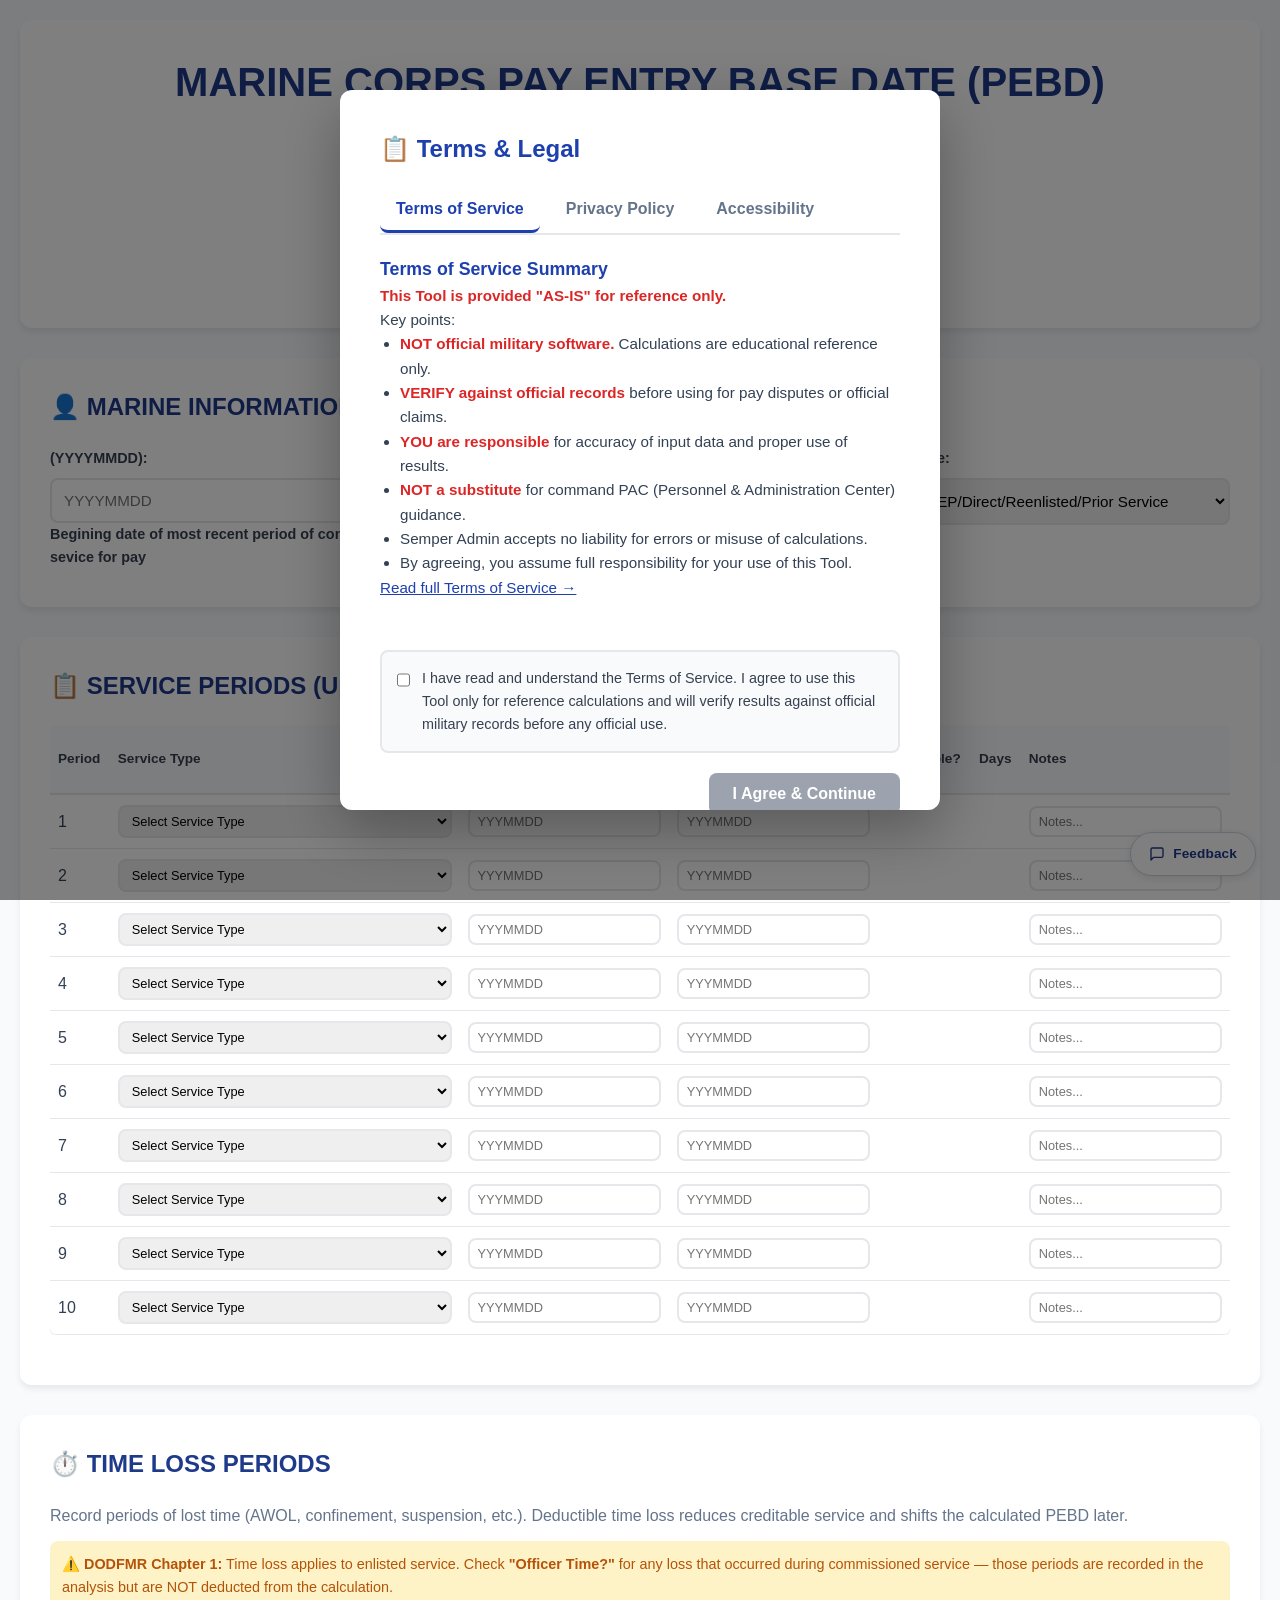
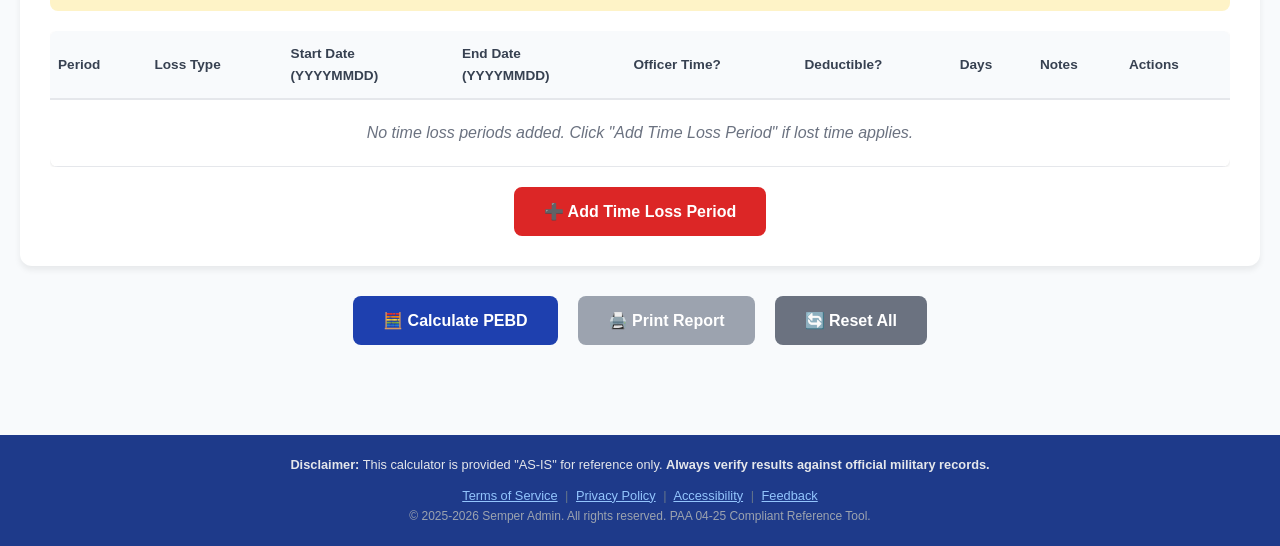
==== index.html @ 02ab180d "Restore time loss to the PEBD calculation (from v8 lineage) The live calculator had dropped the time" ====
<!DOCTYPE html>
<html lang="en">
<head>
    <meta charset="UTF-8">
    <meta name="viewport" content="width=device-width, initial-scale=1.0">
    <title>Marine Corps PEBD Calculator by Semper Admin</title>
    <style>
        * {
            margin: 0;
            padding: 0;
            box-sizing: border-box;
        }
        
        body {
            font-family: 'Segoe UI', Tahoma, Geneva, Verdana, sans-serif;
            background-color: #f8fafc;
            color: #334155;
            line-height: 1.6;
        }
        
        .container {
            max-width: 1400px;
            margin: 0 auto;
            padding: 20px;
        }
        
        .header {
            background: white;
            border-radius: 12px;
            box-shadow: 0 4px 6px rgba(0, 0, 0, 0.07);
            padding: 30px;
            margin-bottom: 30px;
            text-align: center;
        }
        
        .title {
            color: #1e3a8a;
            font-size: 2.5rem;
            font-weight: bold;
            margin-bottom: 10px;
        }
        
        .subtitle {
            color: #64748b;
            font-size: 1.1rem;
            margin-bottom: 5px;
        }
        
        .section {
            background: white;
            border-radius: 12px;
            box-shadow: 0 4px 6px rgba(0, 0, 0, 0.07);
            padding: 30px;
            margin-bottom: 30px;
        }
        
        .section-title {
            color: #1e3a8a;
            font-size: 1.5rem;
            font-weight: bold;
            margin-bottom: 20px;
            display: flex;
            align-items: center;
        }
        
        .grid {
            display: grid;
            gap: 20px;
        }
        
        .grid-3 {
            grid-template-columns: repeat(auto-fit, minmax(280px, 1fr));
        }
        
        .form-group {
            display: flex;
            flex-direction: column;
        }
        
        label {
            font-weight: 600;
            color: #374151;
            margin-bottom: 8px;
            font-size: 0.9rem;
        }
        
        input, select {
            padding: 12px;
            border: 2px solid #e5e7eb;
            border-radius: 8px;
            font-size: 0.95rem;
            transition: border-color 0.2s;
        }
        
        input:focus, select:focus {
            outline: none;
            border-color: #3b82f6;
            box-shadow: 0 0 0 3px rgba(59, 130, 246, 0.1);
        }
        
        .table-container {
            overflow-x: auto;
            margin: 20px 0;
        }
        
        table {
            width: 100%;
            border-collapse: collapse;
            background: white;
            border-radius: 8px;
            overflow: hidden;
            box-shadow: 0 1px 3px rgba(0, 0, 0, 0.1);
        }
        
        th {
            background-color: #f8fafc;
            padding: 12px 8px;
            text-align: left;
            font-weight: 600;
            color: #374151;
            border-bottom: 2px solid #e5e7eb;
            font-size: 0.85rem;
        }
        
        td {
            padding: 10px 8px;
            border-bottom: 1px solid #e5e7eb;
        }
        
        td input, td select {
            padding: 6px 8px;
            font-size: 0.8rem;
            width: 100%;
            min-width: 120px;
        }
        
        .creditable-yes {
            color: #059669;
            font-weight: bold;
        }
        
        .creditable-no {
            color: #dc2626;
            font-weight: bold;
        }
        
        .button-container {
            display: flex;
            justify-content: center;
            gap: 20px;
            margin: 30px 0;
            flex-wrap: wrap;
        }
        
        button {
            padding: 15px 30px;
            border: none;
            border-radius: 8px;
            font-size: 1rem;
            font-weight: 600;
            cursor: pointer;
            transition: all 0.2s;
            display: flex;
            align-items: center;
            gap: 8px;
        }
        
        .btn-primary {
            background-color: #1e40af;
            color: white;
        }
        
        .btn-primary:hover {
            background-color: #1d4ed8;
            transform: translateY(-1px);
            box-shadow: 0 4px 12px rgba(30, 64, 175, 0.3);
        }
        
        .btn-success {
            background-color: #059669;
            color: white;
        }
        
        .btn-success:hover {
            background-color: #047857;
            transform: translateY(-1px);
        }
        
        .btn-secondary {
            background-color: #6b7280;
            color: white;
        }
        
        .btn-secondary:hover {
            background-color: #4b5563;
        }
        
        .btn-success:disabled {
            background-color: #9ca3af;
            cursor: not-allowed;
            transform: none;
        }
        
        .results {
            background: white;
            border-radius: 12px;
            box-shadow: 0 4px 6px rgba(0, 0, 0, 0.07);
            padding: 30px;
            margin-top: 30px;
        }
        
        .result-highlight {
            background: linear-gradient(135deg, #eff6ff 0%, #dbeafe 100%);
            border: 2px solid #3b82f6;
            border-radius: 12px;
            padding: 20px;
            margin: 20px 0;
        }
        
        .pebd-result {
            font-size: 1.5rem;
            font-weight: bold;
            color: #1e40af;
        }
        
        .calc-table {
            width: 100%;
            max-width: 600px;
            margin: 20px auto;
        }
        
        .calc-table th, .calc-table td {
            text-align: center;
            padding: 10px;
        }
        
        .normalized-row {
            background-color: #eff6ff;
            font-weight: bold;
        }

        .btn-danger {
            background-color: #dc2626;
            color: white;
        }

        .btn-danger:hover {
            background-color: #b91c1c;
            transform: translateY(-1px);
            box-shadow: 0 4px 12px rgba(220, 38, 38, 0.3);
        }

        .btn-small {
            padding: 6px 12px;
            font-size: 0.8rem;
            border-radius: 4px;
        }

        .time-loss-note {
            font-size: 0.9rem;
            color: #b45309;
            margin: 0 0 20px 0;
            padding: 12px;
            background-color: #fef3c7;
            border-radius: 8px;
        }

        .lost-time-row {
            background-color: #fef2f2;
        }

        .empty-state {
            text-align: center;
            padding: 20px;
            color: #6b7280;
            font-style: italic;
        }
        
        @media (max-width: 768px) {
            .container {
                padding: 10px;
            }
            
            .title {
                font-size: 1.8rem;
            }
            
            .section {
                padding: 20px;
            }
            
            .button-container {
                flex-direction: column;
                align-items: center;
            }
            
            button {
                width: 100%;
                max-width: 300px;
            }
        }
        
        .hidden {
            display: none;
        }

        .feedback-prompt {
            background-color: #f8fafc;
            border: 1px solid #e2e8f0;
            border-top: 3px solid #1e40af;
            border-radius: 8px;
            padding: 24px 30px;
            margin-top: 30px;
            text-align: center;
        }

        .feedback-prompt-title {
            margin: 0 0 4px 0;
            color: #1e3a8a;
            font-size: 1rem;
            font-weight: 600;
        }

        .feedback-prompt-text {
            margin: 0 0 16px 0;
            color: #64748b;
            font-size: 0.9rem;
        }

        .feedback-link-btn {
            display: inline-flex;
            align-items: center;
            gap: 8px;
            background-color: #1e40af;
            color: white;
            padding: 11px 28px;
            border: 1px solid #1e40af;
            border-radius: 8px;
            font-size: 0.9rem;
            font-weight: 600;
            letter-spacing: 0.01em;
            text-decoration: none;
            transition: all 0.2s;
        }

        .feedback-link-btn:hover {
            background-color: #1d4ed8;
            border-color: #1d4ed8;
            transform: translateY(-1px);
            box-shadow: 0 4px 12px rgba(30, 64, 175, 0.25);
        }

        .feedback-link-btn:focus-visible {
            outline: none;
            box-shadow: 0 0 0 3px rgba(59, 130, 246, 0.4);
        }

        .feedback-prompt-note {
            margin: 14px 0 0 0;
            font-size: 0.75rem;
            color: #94a3b8;
        }

        .feedback-icon {
            width: 16px;
            height: 16px;
            flex-shrink: 0;
        }

        .feedback-fab {
            position: fixed;
            bottom: 24px;
            right: 24px;
            z-index: 900;
            display: inline-flex;
            align-items: center;
            gap: 8px;
            background-color: white;
            color: #1e3a8a;
            padding: 10px 18px;
            border: 1px solid #cbd5e1;
            border-radius: 999px;
            font-size: 0.85rem;
            font-weight: 600;
            letter-spacing: 0.01em;
            text-decoration: none;
            box-shadow: 0 2px 8px rgba(15, 23, 42, 0.12);
            transition: all 0.2s;
        }

        .feedback-fab:hover {
            background-color: #1e40af;
            color: white;
            border-color: #1e40af;
            box-shadow: 0 4px 14px rgba(30, 64, 175, 0.3);
        }

        .feedback-fab:focus-visible {
            outline: none;
            box-shadow: 0 0 0 3px rgba(59, 130, 246, 0.4);
        }

        .header-nav-link {
            display: inline-flex;
            align-items: center;
            gap: 6px;
            margin-top: 12px;
            padding: 8px 18px;
            background-color: white;
            color: #1e40af;
            border: 1px solid #cbd5e1;
            border-radius: 999px;
            font-size: 0.85rem;
            font-weight: 600;
            text-decoration: none;
            transition: all 0.2s;
        }

        .header-nav-link:hover {
            background-color: #1e40af;
            color: white;
            border-color: #1e40af;
        }

        .header-nav-link:focus-visible {
            outline: none;
            box-shadow: 0 0 0 3px rgba(59, 130, 246, 0.4);
        }

        .companion-prompt {
            background-color: #f8fafc;
            border: 1px solid #e2e8f0;
            border-top: 3px solid #059669;
            border-radius: 8px;
            padding: 24px 30px;
            margin-top: 30px;
            text-align: center;
        }

        .companion-prompt-title {
            margin: 0 0 4px 0;
            color: #1e3a8a;
            font-size: 1rem;
            font-weight: 600;
        }

        .companion-prompt-text {
            margin: 0 0 16px 0;
            color: #64748b;
            font-size: 0.9rem;
        }

        .companion-actions {
            display: flex;
            justify-content: center;
            gap: 12px;
            flex-wrap: wrap;
        }

        .companion-open-btn {
            display: inline-flex;
            align-items: center;
            gap: 8px;
            background-color: #1e40af;
            color: white;
            padding: 11px 28px;
            border: 1px solid #1e40af;
            border-radius: 8px;
            font-size: 0.9rem;
            font-weight: 600;
            letter-spacing: 0.01em;
            text-decoration: none;
            transition: all 0.2s;
        }

        .companion-open-btn:hover {
            background-color: #1d4ed8;
            border-color: #1d4ed8;
            transform: translateY(-1px);
            box-shadow: 0 4px 12px rgba(30, 64, 175, 0.25);
        }

        .companion-open-btn:focus-visible {
            outline: none;
            box-shadow: 0 0 0 3px rgba(59, 130, 246, 0.4);
        }

        .companion-note {
            margin: 14px 0 0 0;
            font-size: 0.75rem;
            color: #94a3b8;
        }

        @media print {
            .feedback-fab, .feedback-prompt, .companion-prompt {
                display: none;
            }
        }

        /* Legal Modal Styles */
        .legal-modal-overlay {
            position: fixed;
            top: 0;
            left: 0;
            right: 0;
            bottom: 0;
            background-color: rgba(0, 0, 0, 0.5);
            display: flex;
            justify-content: center;
            align-items: center;
            z-index: 1000;
            animation: fadeIn 0.3s ease-in-out;
        }

        @keyframes fadeIn {
            from { opacity: 0; }
            to { opacity: 1; }
        }

        .legal-modal {
            background: white;
            border-radius: 12px;
            box-shadow: 0 20px 60px rgba(0, 0, 0, 0.3);
            max-width: 600px;
            max-height: 80vh;
            overflow-y: auto;
            padding: 40px;
            animation: slideUp 0.3s ease-out;
        }

        @keyframes slideUp {
            from { transform: translateY(50px); opacity: 0; }
            to { transform: translateY(0); opacity: 1; }
        }

        .legal-modal-header {
            color: #1e40af;
            font-size: 1.5rem;
            font-weight: bold;
            margin-bottom: 20px;
        }

        .legal-modal-content {
            color: #334155;
            font-size: 0.95rem;
            line-height: 1.6;
            margin-bottom: 30px;
        }

        .legal-modal-content strong {
            color: #dc2626;
        }

        .legal-modal-tabs {
            display: flex;
            gap: 10px;
            margin-bottom: 20px;
            border-bottom: 2px solid #e5e7eb;
        }

        .legal-modal-tab-button {
            padding: 12px 16px;
            border: none;
            background: none;
            cursor: pointer;
            color: #64748b;
            font-weight: 600;
            border-bottom: 3px solid transparent;
            transition: all 0.2s;
        }

        .legal-modal-tab-button.active {
            color: #1e40af;
            border-bottom-color: #1e40af;
        }

        .legal-modal-tab-button:hover {
            color: #1e40af;
        }

        .legal-modal-tab {
            display: none;
            max-height: 400px;
            overflow-y: auto;
        }

        .legal-modal-tab.active {
            display: block;
        }

        .legal-modal-checkbox {
            margin: 20px 0;
            padding: 15px;
            background-color: #f8fafc;
            border: 2px solid #e5e7eb;
            border-radius: 8px;
            display: flex;
            align-items: flex-start;
            gap: 12px;
        }

        .legal-modal-checkbox input {
            margin-top: 4px;
            cursor: pointer;
            width: 18px;
            height: 18px;
            accent-color: #1e40af;
        }

        .legal-modal-checkbox label {
            margin: 0;
            cursor: pointer;
            font-weight: 500;
        }

        .legal-modal-buttons {
            display: flex;
            gap: 12px;
            justify-content: flex-end;
        }

        .legal-modal-button {
            padding: 12px 24px;
            border: none;
            border-radius: 8px;
            font-weight: 600;
            cursor: pointer;
            transition: all 0.2s;
        }

        .legal-modal-button-accept {
            background-color: #059669;
            color: white;
        }

        .legal-modal-button-accept:hover:not(:disabled) {
            background-color: #047857;
        }

        .legal-modal-button-accept:disabled {
            background-color: #9ca3af;
            cursor: not-allowed;
        }

        /* Legal Footer */
        .legal-footer {
            background-color: #1e3a8a;
            color: #e5e7eb;
            text-align: center;
            padding: 20px;
            margin-top: 40px;
            font-size: 0.85rem;
            line-height: 1.6;
        }

        .legal-footer a {
            color: #93c5fd;
            text-decoration: underline;
        }

        .legal-footer a:hover {
            color: #ffffff;
        }

        .legal-footer-divider {
            margin: 0 4px;
            color: #64748b;
        }

        .legal-badge {
            display: inline-block;
            background-color: #fef3c7;
            color: #92400e;
            padding: 4px 12px;
            border-radius: 20px;
            font-size: 0.75rem;
            font-weight: 700;
            margin-left: 8px;
            text-transform: uppercase;
            letter-spacing: 0.5px;
        }
    </style>
</head>
<body>
    <!-- Legal Consent Modal -->
    <div id="legalModal" class="legal-modal-overlay">
        <div class="legal-modal">
            <div class="legal-modal-header">📋 Terms & Legal</div>

            <div class="legal-modal-tabs">
                <button class="legal-modal-tab-button active" onclick="switchLegalTab('terms')">Terms of Service</button>
                <button class="legal-modal-tab-button" onclick="switchLegalTab('privacy')">Privacy Policy</button>
                <button class="legal-modal-tab-button" onclick="switchLegalTab('accessibility')">Accessibility</button>
            </div>

            <div id="terms-tab" class="legal-modal-tab active">
                <div class="legal-modal-content">
                    <h3 style="color: #1e40af; margin-top: 0;">Terms of Service Summary</h3>
                    <p><strong>This Tool is provided "AS-IS" for reference only.</strong></p>
                    <p>Key points:</p>
                    <ul style="margin-left: 20px;">
                        <li><strong>NOT official military software.</strong> Calculations are educational reference only.</li>
                        <li><strong>VERIFY against official records</strong> before using for pay disputes or official claims.</li>
                        <li><strong>YOU are responsible</strong> for accuracy of input data and proper use of results.</li>
                        <li><strong>NOT a substitute</strong> for command PAC (Personnel & Administration Center) guidance.</li>
                        <li>Semper Admin accepts no liability for errors or misuse of calculations.</li>
                        <li>By agreeing, you assume full responsibility for your use of this Tool.</li>
                    </ul>
                    <p><a href="TERMS_OF_SERVICE.md" target="_blank" style="color: #1e40af; text-decoration: underline;">Read full Terms of Service →</a></p>
                </div>
            </div>

            <div id="privacy-tab" class="legal-modal-tab">
                <div class="legal-modal-content">
                    <h3 style="color: #1e40af; margin-top: 0;">Privacy Policy Summary</h3>
                    <p><strong>We collect ZERO personal data.</strong></p>
                    <ul style="margin-left: 20px;">
                        <li>✓ All calculations run in your browser only</li>
                        <li>✓ Nothing is sent to external servers</li>
                        <li>✓ No analytics or tracking code</li>
                        <li>✓ No cookies, localStorage, or database storage</li>
                        <li>✓ Your military data stays on your device</li>
                        <li>✓ You control all exports and prints</li>
                    </ul>
                    <p><a href="PRIVACY_POLICY.md" target="_blank" style="color: #1e40af; text-decoration: underline;">Read full Privacy Policy →</a></p>
                </div>
            </div>

            <div id="accessibility-tab" class="legal-modal-tab">
                <div class="legal-modal-content">
                    <h3 style="color: #1e40af; margin-top: 0;">Accessibility</h3>
                    <p>This Tool meets Web Content Accessibility Guidelines (WCAG) 2.1 Level AA standards:</p>
                    <ul style="margin-left: 20px;">
                        <li>✓ Full keyboard navigation (Tab, Enter, Escape)</li>
                        <li>✓ Screen reader compatible (NVDA, JAWS, VoiceOver)</li>
                        <li>✓ High contrast text and color-blind safe</li>
                        <li>✓ Responsive design on mobile/tablet</li>
                        <li>✓ Resizable text and browser zoom support</li>
                    </ul>
                                        <p><a href="ACCESSIBILITY.md" target="_blank" style="color: #1e40af; text-decoration: underline;">Read full Accessibility Statement →</a></p>
                </div>
            </div>

            <div class="legal-modal-checkbox">
                <input type="checkbox" id="agreeCheckbox" onchange="updateAgreeButton()">
                <label for="agreeCheckbox">I have read and understand the Terms of Service. I agree to use this Tool only for reference calculations and will verify results against official military records before any official use.</label>
            </div>

            <div class="legal-modal-buttons">
                <button class="legal-modal-button legal-modal-button-accept" id="agreeButton" disabled onclick="acceptLegalTerms()">I Agree & Continue</button>
            </div>
        </div>
    </div>
    <div class="container">
        <!-- Header -->
        <div class="header">
            <h1 class="title">MARINE CORPS PAY ENTRY BASE DATE (PEBD) CALCULATOR</h1>
            <p class="subtitle">by Semper Admin - PAA 04-25 Compliant (with Time Loss)</p>
            <p Reference:><a href="https://usmc.sharepoint-mil.us/sites/dcmra_mra_mi_missa/Lists/PAA/DispForm.aspx?ID=127&e=qD8Oj2" target="_blank" style="font-size: 0.9rem; color: #64748b; text-decoration: underline;">PAA 04-25 - Administrative Guidance on Creditable Service and PEBD</a>

            </p>
            <a class="header-nav-link" href="pay-comparison.html">
                <svg class="feedback-icon" viewBox="0 0 24 24" fill="none" stroke="currentColor" stroke-width="2" stroke-linecap="round" stroke-linejoin="round" aria-hidden="true"><line x1="12" y1="20" x2="12" y2="10"></line><line x1="18" y1="20" x2="18" y2="4"></line><line x1="6" y1="20" x2="6" y2="16"></line></svg>
                Companion Tool: Basic Pay Comparison →
            </a>
        </div>

        <!-- Marine Information -->
        <div class="section">
            <h2 class="section-title">👤 MARINE INFORMATION</h2>
            <div class="grid grid-3">
                <div class="form-group">
                    <label for="foundationalPEBD">(YYYYMMDD):</label>
                    <input type="text" id="foundationalPEBD" placeholder="YYYYMMDD" maxlength="8">
                     <label for="foundationalPEBD">Begining date of most recent period of continuous sevice for pay</label>
                </div>
                <div class="form-group">
                    <label for="marineStatus">Marine Status:</label>
                    <select id="marineStatus">
                        <option value="Enlisted">Enlisted</option>
                        <option value="Officer">Officer</option>
                    </select>
                </div>
                <div class="form-group">
                    <label for="pathwayType">Pathway Type:</label>
                    <select id="pathwayType">
                        <option value="Enlisted DEP/Direct/Reenlisted/Prior Service">Enlisted DEP/Direct/Reenlisted/Prior Service</option>
                        <option value="Officer OCC/PLC/NROTC/Academy">Officer OCC/PLC/NROTC/Academy</option>
                    </select>
                </div>
            </div>
        </div>

        <!-- Service Periods -->
        <div class="section">
            <h2 class="section-title">📋 SERVICE PERIODS (Up to 10)</h2>
            <div class="table-container">
                <table id="periodsTable">
                    <thead>
                        <tr>
                            <th>Period</th>
                            <th>Service Type</th>
                            <th>Start Date<br>(YYYYMMDD)</th>
                            <th>End Date<br>(YYYYMMDD)</th>
                            <th>Creditable?</th>
                            <th>Days</th>
                            <th>Notes</th>
                        </tr>
                    </thead>
                    <tbody id="periodsBody">
                        <!-- Periods will be generated by JavaScript -->
                    </tbody>
                </table>
            </div>
        </div>

        <!-- Time Loss Periods -->
        <div class="section">
            <h2 class="section-title">⏱️ TIME LOSS PERIODS</h2>
            <p style="margin-bottom: 12px; color: #64748b;">
                Record periods of lost time (AWOL, confinement, suspension, etc.). Deductible time loss reduces creditable service and shifts the calculated PEBD later.
            </p>
            <p class="time-loss-note">
                <strong>⚠️ DODFMR Chapter 1:</strong> Time loss applies to enlisted service. Check <strong>"Officer Time?"</strong> for any loss that occurred during commissioned service — those periods are recorded in the analysis but are NOT deducted from the calculation.
            </p>
            <div class="table-container">
                <table id="timeLossTable" aria-label="Time loss periods entry table">
                    <thead>
                        <tr>
                            <th>Period</th>
                            <th>Loss Type</th>
                            <th>Start Date<br>(YYYYMMDD)</th>
                            <th>End Date<br>(YYYYMMDD)</th>
                            <th>Officer Time?</th>
                            <th>Deductible?</th>
                            <th>Days</th>
                            <th>Notes</th>
                            <th>Actions</th>
                        </tr>
                    </thead>
                    <tbody id="timeLossBody">
                        <!-- Time loss periods will be generated by JavaScript -->
                    </tbody>
                </table>
            </div>
            <div style="display: flex; justify-content: center;">
                <button class="btn-danger" onclick="addTimeLossPeriod()">➕ Add Time Loss Period</button>
            </div>
        </div>

        <!-- Control Buttons -->
        <div class="button-container">
            <button class="btn-primary" onclick="calculatePEBD()">
                🧮 Calculate PEBD
            </button>
            <button class="btn-success" id="printBtn" onclick="printReport()" disabled>
                🖨️ Print Report
            </button>
            <button class="btn-secondary" onclick="resetAll()">
                🔄 Reset All
            </button>
        </div>

        <!-- Results -->
        <div id="results" class="hidden">
            <div class="results">
                <h2 class="section-title">📊 CALCULATION BREAKDOWN<span class="legal-badge">Reference Only</span></h2>
                <p style="font-size: 0.9rem; color: #b45309; margin: 0 0 20px 0; padding: 12px; background-color: #fef3c7; border-radius: 8px;"><strong>⚠️ Not for official use:</strong> Always verify against official military records (DD Form 4, DD Form 214, NAVMC 763) and contact your PAC for official PEBD disputes.</p>

                <!-- Summary -->
                <div class="result-highlight">
                    <div class="grid grid-3" style="align-items: center;">
                        <div>
                            <strong>Foundational PEBD:</strong><br>
                            <span id="resultFoundational"></span>
                        </div>
                        <div>
                            <strong>Calculated PEBD:</strong><br>
                            <span class="pebd-result" id="resultCalculated"></span>
                        </div>
                        <div>
                            <strong>Net Creditable Service:</strong><br>
                            <span id="resultService"></span>
                        </div>
                    </div>
                </div>

                <!-- Calculation Table -->
                <h3 style="margin: 30px 0 15px 0;">PAA 04-25 Calculation Method:</h3>
                <table class="calc-table">
                    <thead>
                        <tr>
                            <th>Calculation Step</th>
                            <th>Years</th>
                            <th>Months</th>
                            <th>Days</th>
                        </tr>
                    </thead>
                    <tbody id="calcTableBody">
                        <!-- Calculation rows will be filled by JavaScript -->
                    </tbody>
                </table>

                <!-- Service Periods Analysis -->
                <h3 style="margin: 30px 0 15px 0;">Service Periods Analysis:</h3>
                <div class="table-container">
                    <table id="analysisTable">
                        <thead>
                            <tr>
                                <th>Period</th>
                                <th>Service Type</th>
                                <th>Start Date</th>
                                <th>End Date</th>
                                <th>Creditable</th>
                                <th>Days</th>
                                <th>Notes</th>
                            </tr>
                        </thead>
                        <tbody id="analysisBody">
                            <!-- Analysis will be filled by JavaScript -->
                        </tbody>
                    </table>
                </div>

                <!-- Time Loss Analysis -->
                <div id="timeLossAnalysis" class="hidden">
                    <h3 style="margin: 30px 0 15px 0;">Time Loss Analysis:</h3>
                    <div class="table-container">
                        <table id="timeLossAnalysisTable" aria-label="Time loss analysis">
                            <thead>
                                <tr>
                                    <th>Period</th>
                                    <th>Loss Type</th>
                                    <th>Start Date</th>
                                    <th>End Date</th>
                                    <th>Deducted</th>
                                    <th>Days</th>
                                    <th>Notes</th>
                                </tr>
                            </thead>
                            <tbody id="timeLossAnalysisBody">
                                <!-- Time loss analysis will be filled by JavaScript -->
                            </tbody>
                        </table>
                    </div>
                </div>

                <!-- Pay Comparison Handoff -->
                <div class="companion-prompt">
                    <p class="companion-prompt-title">Next Step: Compare Pay Impact</p>
                    <p class="companion-prompt-text">See the month-by-month basic pay difference between the foundational and calculated PEBD in the companion Basic Pay Comparison tool.</p>
                    <div class="companion-actions">
                        <a class="companion-open-btn" id="openPayComparison" href="pay-comparison.html">
                            <svg class="feedback-icon" viewBox="0 0 24 24" fill="none" stroke="currentColor" stroke-width="2" stroke-linecap="round" stroke-linejoin="round" aria-hidden="true"><line x1="12" y1="20" x2="12" y2="10"></line><line x1="18" y1="20" x2="18" y2="4"></line><line x1="6" y1="20" x2="6" y2="16"></line></svg>
                            Open in Pay Comparison →
                        </a>
                    </div>
                    <p class="companion-note">The link carries only the two PEBD dates — no names or personal data leave your browser.</p>
                </div>

                <!-- Feedback Prompt -->
                <div class="feedback-prompt">
                    <p class="feedback-prompt-title">Help Improve This Tool</p>
                    <p class="feedback-prompt-text">Was this calculation accurate? Report discrepancies or suggest improvements.</p>
                    <a class="feedback-link-btn feedback-link" href="#" target="_blank" rel="noopener noreferrer">
                        <svg class="feedback-icon" viewBox="0 0 24 24" fill="none" stroke="currentColor" stroke-width="2" stroke-linecap="round" stroke-linejoin="round" aria-hidden="true"><path d="M21 15a2 2 0 0 1-2 2H7l-4 4V5a2 2 0 0 1 2-2h14a2 2 0 0 1 2 2z"></path></svg>
                        Provide Feedback
                    </a>
                    <p class="feedback-prompt-note">Opens an external form. Do not include names, SSNs/EDIPIs, or other personal information from official records.</p>
                </div>
            </div>
        </div>
    </div>

    <script>
        // Feedback form — replace with your form's URL (all feedback links on the page use this)
        const FEEDBACK_FORM_URL = "REPLACE_WITH_YOUR_FEEDBACK_FORM_URL";

        document.addEventListener('DOMContentLoaded', () => {
            document.querySelectorAll('.feedback-link').forEach(link => {
                link.href = FEEDBACK_FORM_URL;
            });
        });

        // Service Type Definitions from PAA 04-25
        const SERVICE_TYPES = {
            "Regular Army": { creditable: true, category: "Active" },
            "Regular Navy": { creditable: true, category: "Active" },
            "Regular Marine Corps": { creditable: true, category: "Active" },
            "Regular Air Force": { creditable: true, category: "Active" },
            "Regular Space Force": { creditable: true, category: "Active" },
            "Regular Coast Guard": { creditable: true, category: "Active" },
            "Army Reserve": { creditable: true, category: "Reserve" },
            "Navy Reserve": { creditable: true, category: "Reserve" },
            "Marine Corps Reserve": { creditable: true, category: "Reserve" },
            "Air Force Reserve": { creditable: true, category: "Reserve" },
            "Army National Guard": { creditable: true, category: "Reserve" },
            "Air National Guard": { creditable: true, category: "Reserve" },
            "PHS Commissioned Corps": { creditable: true, category: "Other" },
            "NOAA": { creditable: true, category: "Other" },
            "Military Academy Service": { creditable: true, category: "Academy" },
            "ROTC (Post 1979 w/Reserve)": { creditable: true, category: "ROTC" },
            "ROTC (1964-1979)": { creditable: false, category: "ROTC" },
            "Philippine Army Officer": { creditable: false, category: "Excluded" },
            "State Guard": { creditable: false, category: "Excluded" },
            "AFHPSP/FAP (Post 1981)": { creditable: false, category: "Excluded" },
            "Delayed Entry Program (Before January 1985)": { creditable: true, category: "DEP" },
            "Delayed Entry Program (on or after January 1985)": { creditable: false, category: "DEP" }
        };

        // Time Loss Types from PAA 04-25 / DODFMR
        const TIME_LOSS_TYPES = {
            "AWOL (Absence Without Leave)": { deductible: true, category: "Unauthorized Absence" },
            "Desertion": { deductible: true, category: "Unauthorized Absence" },
            "Confinement (Court-Martial)": { deductible: true, category: "Disciplinary" },
            "Confinement (Civil)": { deductible: true, category: "Disciplinary" },
            "Suspension from Duty": { deductible: true, category: "Disciplinary" },
            "Administrative Leave (Pending Investigation)": { deductible: false, category: "Administrative" },
            "Emergency Leave": { deductible: false, category: "Administrative" },
            "Ordinary Leave": { deductible: false, category: "Administrative" },
            "Medical Leave": { deductible: false, category: "Administrative" },
            "Maternity/Paternity Leave": { deductible: false, category: "Administrative" },
            "TDY/TAD": { deductible: false, category: "Duty" },
            "Training": { deductible: false, category: "Duty" },
            "Hospitalization": { deductible: false, category: "Medical" },
            "Unauthorized Absence (Other)": { deductible: true, category: "Unauthorized Absence" },
            "Dropped from Rolls": { deductible: true, category: "Administrative" },
            "Excess Leave": { deductible: true, category: "Administrative" }
        };

        function isTimeLossDeductible(lossType) {
            return TIME_LOSS_TYPES[lossType]?.deductible || false;
        }

        let calculationResult = null;
        let timeLossIndexSeq = 0; // unique row indexes survive removals

        function timeLossRowCount() {
            return document.querySelectorAll('#timeLossBody tr[id^="timeloss-period-"]').length;
        }

        // Initialize time loss periods table (empty)
        function initializeTimeLossPeriods() {
            document.getElementById('timeLossBody').innerHTML =
                '<tr class="timeloss-empty"><td colspan="9" class="empty-state">No time loss periods added. Click "Add Time Loss Period" if lost time applies.</td></tr>';
            timeLossIndexSeq = 0;
        }

        // Add time loss period row
        function addTimeLossPeriod() {
            if (timeLossRowCount() >= 10) {
                alert('Maximum 10 time loss periods allowed');
                return;
            }
            const tbody = document.getElementById('timeLossBody');
            const empty = tbody.querySelector('.timeloss-empty');
            if (empty) empty.remove();

            const i = timeLossIndexSeq++;
            const row = document.createElement('tr');
            row.id = `timeloss-period-${i}`;
            row.innerHTML = `
                <td class="timeloss-number">${timeLossRowCount() + 1}</td>
                <td>
                    <select onchange="updateTimeLossPeriod(${i})" data-timeloss="${i}" data-field="lossType" aria-label="Loss type for time loss period">
                        <option value="">Select Loss Type</option>
                        ${Object.keys(TIME_LOSS_TYPES).map(type =>
                            `<option value="${type}">${type}</option>`
                        ).join('')}
                    </select>
                </td>
                <td><input type="text" placeholder="YYYYMMDD" maxlength="8" onchange="updateTimeLossPeriod(${i})" data-timeloss="${i}" data-field="startDate" aria-label="Start date for time loss period"></td>
                <td><input type="text" placeholder="YYYYMMDD" maxlength="8" onchange="updateTimeLossPeriod(${i})" data-timeloss="${i}" data-field="endDate" aria-label="End date for time loss period"></td>
                <td style="text-align: center;"><input type="checkbox" onchange="updateTimeLossPeriod(${i})" data-timeloss="${i}" data-field="officerTime" style="width: 18px; height: 18px; min-width: 18px;" aria-label="Officer time for this loss period" title="Check if this time loss occurred during commissioned service"></td>
                <td id="timeloss-deductible-${i}"></td>
                <td id="timeloss-days-${i}"></td>
                <td><input type="text" placeholder="Reason/Details..." data-timeloss="${i}" data-field="notes" aria-label="Notes for time loss period"></td>
                <td><button class="btn-small btn-danger" onclick="removeTimeLossPeriod(${i})" title="Remove this time loss period">Remove</button></td>
            `;
            tbody.appendChild(row);
        }

        // Remove time loss period row
        function removeTimeLossPeriod(i) {
            const row = document.getElementById(`timeloss-period-${i}`);
            if (!row) return;
            if (!confirm('Remove this time loss period?')) return;
            row.remove();
            if (timeLossRowCount() === 0) {
                initializeTimeLossPeriods();
            } else {
                renumberTimeLossPeriods();
            }
        }

        function renumberTimeLossPeriods() {
            let n = 1;
            document.querySelectorAll('#timeLossBody .timeloss-number').forEach(cell => {
                cell.textContent = n++;
            });
        }

        // Update time loss period deductible status and day count
        function updateTimeLossPeriod(i) {
            const lossType = document.querySelector(`select[data-timeloss="${i}"][data-field="lossType"]`).value;
            const startDate = document.querySelector(`input[data-timeloss="${i}"][data-field="startDate"]`).value.trim();
            const endDate = document.querySelector(`input[data-timeloss="${i}"][data-field="endDate"]`).value.trim();
            const isOfficerTime = document.querySelector(`input[data-timeloss="${i}"][data-field="officerTime"]`).checked;

            const deductibleCell = document.getElementById(`timeloss-deductible-${i}`);
            const daysCell = document.getElementById(`timeloss-days-${i}`);

            if (lossType) {
                const deductible = isTimeLossDeductible(lossType);
                if (deductible && isOfficerTime) {
                    deductibleCell.innerHTML = '<span class="creditable-yes">No (Officer)</span>';
                } else if (deductible) {
                    deductibleCell.innerHTML = '<span class="creditable-no">Yes</span>';
                } else {
                    deductibleCell.innerHTML = '<span class="creditable-yes">No</span>';
                }
            } else {
                deductibleCell.innerHTML = '';
            }

            if (startDate.length === 8 && endDate.length === 8) {
                const days = calculateDays(startDate, endDate);
                daysCell.textContent = days > 0 ? days : 'Invalid';
            } else {
                daysCell.textContent = '';
            }
        }

        // Initialize the periods table
        function initializePeriods() {
            const tbody = document.getElementById('periodsBody');
            tbody.innerHTML = '';
            
            for (let i = 0; i < 10; i++) {
                const row = document.createElement('tr');
                row.innerHTML = `
                    <td>${i + 1}</td>
                    <td>
                        <select onchange="updatePeriod(${i})" data-period="${i}" data-field="serviceType">
                            <option value="">Select Service Type</option>
                            ${Object.keys(SERVICE_TYPES).map(type => 
                                `<option value="${type}">${type}</option>`
                            ).join('')}
                        </select>
                    </td>
                    <td>
                        <input type="text" placeholder="YYYMMDD" maxlength="8" 
                               onkeyup="updatePeriod(${i})" data-period="${i}" data-field="startDate">
                    </td>
                    <td>
                        <input type="text" placeholder="YYYMMDD" maxlength="8" 
                               onkeyup="updatePeriod(${i})" data-period="${i}" data-field="endDate">
                    </td>
                    <td id="creditable-${i}"></td>
                    <td id="days-${i}"></td>
                    <td>
                        <input type="text" placeholder="Notes..." 
                               data-period="${i}" data-field="notes">
                    </td>
                `;
                tbody.appendChild(row);
            }
        }

        // Parse YYYYMMDD date
        function parseDate(dateStr) {
            if (!dateStr || dateStr.length !== 8) return null;
            try {
                const year = parseInt(dateStr.substring(0, 4));
                const month = parseInt(dateStr.substring(4, 6)) - 1;
                const day = parseInt(dateStr.substring(6, 8));
                return new Date(year, month, day);
            } catch {
                return null;
            }
        }

        // Calculate days between dates
        function calculateDays(startDate, endDate) {
            const start = parseDate(startDate);
            const end = parseDate(endDate);
            if (!start || !end || end < start) return 0;
            return Math.floor((end - start) / (1000 * 60 * 60 * 24)) + 1;
        }

        // Update period info when fields change
        function updatePeriod(periodIndex) {
            const serviceSelect = document.querySelector(`select[data-period="${periodIndex}"][data-field="serviceType"]`);
            const startInput = document.querySelector(`input[data-period="${periodIndex}"][data-field="startDate"]`);
            const endInput = document.querySelector(`input[data-period="${periodIndex}"][data-field="endDate"]`);
            
            const serviceType = serviceSelect.value;
            const startDate = startInput.value;
            const endDate = endInput.value;
            
            const creditableCell = document.getElementById(`creditable-${periodIndex}`);
            const daysCell = document.getElementById(`days-${periodIndex}`);
            
            // Update creditable status
            if (serviceType) {
                const isCreditable = SERVICE_TYPES[serviceType]?.creditable || false;
                creditableCell.innerHTML = `<span class="${isCreditable ? 'creditable-yes' : 'creditable-no'}">${isCreditable ? 'Yes' : 'No'}</span>`;
            } else {
                creditableCell.innerHTML = '';
            }
            
            // Update days
            if (startDate && endDate && startDate.length === 8 && endDate.length === 8) {
                const days = calculateDays(startDate, endDate);
                daysCell.textContent = days > 0 ? days : 'Invalid';
            } else {
                daysCell.textContent = '';
            }
        }

        // Legal Modal Functions
        function switchLegalTab(tabName) {
            // Hide all tabs
            document.querySelectorAll('.legal-modal-tab').forEach(tab => {
                tab.classList.remove('active');
            });
            document.querySelectorAll('.legal-modal-tab-button').forEach(btn => {
                btn.classList.remove('active');
            });

            // Show selected tab
            document.getElementById(tabName + '-tab').classList.add('active');
            event.target.classList.add('active');
        }

        function updateAgreeButton() {
            const checkbox = document.getElementById('agreeCheckbox');
            const button = document.getElementById('agreeButton');
            button.disabled = !checkbox.checked;
        }

        function acceptLegalTerms() {
            localStorage.setItem('pebd_legal_accepted', 'true');
            localStorage.setItem('pebd_legal_accepted_date', new Date().toISOString());
            document.getElementById('legalModal').style.display = 'none';
        }

        function checkLegalConsent() {
            const accepted = localStorage.getItem('pebd_legal_accepted');
            if (!accepted) {
                document.getElementById('legalModal').style.display = 'flex';
                return false;
            }
            document.getElementById('legalModal').style.display = 'none';
            return true;
        }

        // Initialize consent check on page load
        document.addEventListener('DOMContentLoaded', function() {
            initializePeriods();
            initializeTimeLossPeriods();
            checkLegalConsent();
        });

        // Calculate PEBD
        function calculatePEBD() {
            // Check consent before calculating
            if (!checkLegalConsent()) {
                alert('You must agree to the Terms of Service to use this Tool. Please review and accept the terms.');
                return;
            }
            try {
                const foundationalPEBD = document.getElementById('foundationalPEBD').value.trim();
                const marineStatus = document.getElementById('marineStatus').value;
                const pathwayType = document.getElementById('pathwayType').value;
                
                if (!foundationalPEBD || foundationalPEBD.length !== 8) {
                    alert('Foundational PEBD is required in YYYYMMDD format');
                    return;
                }

                const periods = [];
                const beginningDates = [];
                const endingDates = [];
                const periodDetails = [];

                // Collect all periods
                for (let i = 0; i < 10; i++) {
                    const serviceSelect = document.querySelector(`select[data-period="${i}"][data-field="serviceType"]`);
                    const startInput = document.querySelector(`input[data-period="${i}"][data-field="startDate"]`);
                    const endInput = document.querySelector(`input[data-period="${i}"][data-field="endDate"]`);
                    const notesInput = document.querySelector(`input[data-period="${i}"][data-field="notes"]`);
                    
                    const serviceType = serviceSelect.value;
                    const startDate = startInput.value;
                    const endDate = endInput.value;
                    const notes = notesInput.value;
                    
                    if (serviceType && startDate && endDate) {
                        const serviceInfo = SERVICE_TYPES[serviceType];
                        const isCreditable = serviceInfo?.creditable || false;
                        const days = calculateDays(startDate, endDate);
                        
                        if (days > 0) {
                            periodDetails.push({
                                period: i + 1,
                                serviceType,
                                startDate,
                                endDate,
                                creditable: isCreditable,
                                days,
                                notes
                            });
                            
                            if (isCreditable) {
                                const startYear = parseInt(startDate.substring(0, 4));
                                const startMonth = parseInt(startDate.substring(4, 6));
                                const startDay = parseInt(startDate.substring(6, 8));
                                
                                let endYear = parseInt(endDate.substring(0, 4));
                                let endMonth = parseInt(endDate.substring(4, 6));
                                let endDay = parseInt(endDate.substring(6, 8));
                                
                                // Apply PAA 04-25 ending date adjustments
                                if (endDay === 31) endDay = 30;
                                if (endMonth === 2 && (endDay === 28 || endDay === 29)) endDay = 30;
                                
                                beginningDates.push({ year: startYear, month: startMonth, day: startDay });
                                endingDates.push({ year: endYear, month: endMonth, day: endDay });
                            }
                        }
                    }
                }

                // Collect time loss periods (deductible types reduce creditable service;
                // "Officer Time?" periods are recorded but not deducted per DODFMR Chapter 1)
                const timeLossDetails = [];
                let totalTimeLossDays = 0;
                document.querySelectorAll('#timeLossBody tr[id^="timeloss-period-"]').forEach((row, idx) => {
                    const lossType = row.querySelector('select[data-field="lossType"]').value;
                    const startDate = row.querySelector('input[data-field="startDate"]').value.trim();
                    const endDate = row.querySelector('input[data-field="endDate"]').value.trim();
                    const notes = row.querySelector('input[data-field="notes"]').value;
                    const isOfficerTime = row.querySelector('input[data-field="officerTime"]').checked;

                    if (lossType && startDate.length === 8 && endDate.length === 8) {
                        const days = calculateDays(startDate, endDate);
                        if (days > 0) {
                            const deductible = isTimeLossDeductible(lossType);
                            const applied = deductible && !isOfficerTime;
                            timeLossDetails.push({
                                period: idx + 1,
                                lossType,
                                startDate,
                                endDate,
                                deductible,
                                isOfficerTime,
                                applied,
                                days,
                                notes
                            });
                            if (applied) totalTimeLossDays += days;
                        }
                    }
                });

                let beginTotals = { years: 0, months: 0, days: 0 };
                let endTotals = { years: 0, months: 0, days: 0 };
                let calculatedPEBD = foundationalPEBD;

                if (beginningDates.length > 0 && endingDates.length > 0) {
                    // Add up components
                    beginTotals = beginningDates.reduce((totals, date) => ({
                        years: totals.years + date.year,
                        months: totals.months + date.month,
                        days: totals.days + date.day
                    }), { years: 0, months: 0, days: 0 });

                    endTotals = endingDates.reduce((totals, date) => ({
                        years: totals.years + date.year,
                        months: totals.months + date.month,
                        days: totals.days + date.day
                    }), { years: 0, months: 0, days: 0 });

                    // Calculate difference
                    const difference = {
                        years: endTotals.years - beginTotals.years,
                        months: endTotals.months - beginTotals.months,
                        days: endTotals.days - beginTotals.days
                    };

                    // Add inclusive days
                    const inclusiveAdjusted = {
                        years: difference.years,
                        months: difference.months,
                        days: difference.days + beginningDates.length
                    };

                    // Subtract deductible time loss (DODFMR Chapter 1 / PAA 04-25)
                    const afterTimeLoss = {
                        years: inclusiveAdjusted.years,
                        months: inclusiveAdjusted.months,
                        days: inclusiveAdjusted.days - totalTimeLossDays
                    };

                    // Normalize
                    let normalized = { ...afterTimeLoss };
                    
                    // Handle negative days
                    while (normalized.days < 0) {
                        normalized.days += 30;
                        normalized.months -= 1;
                    }
                    
                    // Handle negative months
                    while (normalized.months < 0) {
                        normalized.months += 12;
                        normalized.years -= 1;
                    }
                    
                    // Handle excess days
                    while (normalized.days >= 30) {
                        normalized.days -= 30;
                        normalized.months += 1;
                    }
                    
                    // Handle excess months
                    while (normalized.months >= 12) {
                        normalized.months -= 12;
                        normalized.years += 1;
                    }

                    // Calculate final PEBD
                    calculatedPEBD = subtractServiceFromDate(foundationalPEBD, normalized.years, normalized.months, normalized.days);

                    calculationResult = {
                        foundationalPEBD,
                        calculatedPEBD,
                        marineStatus,
                        pathwayType,
                        periodDetails,
                        timeLossDetails,
                        beginTotals,
                        endTotals,
                        difference,
                        inclusiveAdjusted,
                        afterTimeLoss,
                        totalTimeLossDays,
                        normalized,
                        numPeriods: beginningDates.length,
                        calculationDate: new Date().toLocaleString()
                    };

                    displayResults();
                    document.getElementById('printBtn').disabled = false;
                }
            } catch (error) {
                alert('Error in calculation: ' + error.message);
            }
        }

        // Subtract service from date
        function subtractServiceFromDate(dateStr, years, months, days) {
            const date = parseDate(dateStr);
            if (!date) return dateStr;
            
            let resultYear = date.getFullYear() - years;
            let resultMonth = date.getMonth() + 1 - months;
            let resultDay = date.getDate() - days;
            
            // Handle negative days
            while (resultDay <= 0) {
                resultMonth -= 1;
                resultDay += 30;
            }
            
            // Handle negative months
            while (resultMonth <= 0) {
                resultYear -= 1;
                resultMonth += 12;
            }
            
            // Create result date and format
            const resultDate = new Date(resultYear, resultMonth - 1, resultDay);
            const year = resultDate.getFullYear().toString();
            const month = (resultDate.getMonth() + 1).toString().padStart(2, '0');
            const day = resultDate.getDate().toString().padStart(2, '0');
            
            return year + month + day;
        }

        // Display results
        function displayResults() {
            const data = calculationResult;
            
            document.getElementById('resultFoundational').textContent = data.foundationalPEBD;
            document.getElementById('resultCalculated').textContent = data.calculatedPEBD;
            document.getElementById('resultService').textContent = 
                `${String(data.normalized.years).padStart(2, '0')} years, ${String(data.normalized.months).padStart(2, '0')} months, ${String(data.normalized.days).padStart(2, '0')} days`;

            // Fill calculation table
            const calcTableBody = document.getElementById('calcTableBody');
            calcTableBody.innerHTML = `
                <tr>
                    <td>Begin Totals</td>
                    <td>${data.beginTotals.years}</td>
                    <td>${data.beginTotals.months}</td>
                    <td>${data.beginTotals.days}</td>
                </tr>
                <tr>
                    <td>End Totals</td>
                    <td>${data.endTotals.years}</td>
                    <td>${data.endTotals.months}</td>
                    <td>${data.endTotals.days}</td>
                </tr>
                <tr>
                    <td>Difference</td>
                    <td>${data.difference.years}</td>
                    <td>${data.difference.months}</td>
                    <td>${data.difference.days}</td>
                </tr>
                <tr>
                    <td>Plus Inclusive (${data.numPeriods} periods)</td>
                    <td>${data.inclusiveAdjusted.years}</td>
                    <td>${data.inclusiveAdjusted.months}</td>
                    <td>${data.inclusiveAdjusted.days}</td>
                </tr>
                ${data.totalTimeLossDays > 0 ? `
                <tr class="lost-time-row">
                    <td><strong>Less Time Loss (${data.totalTimeLossDays} days)</strong></td>
                    <td>${data.afterTimeLoss.years}</td>
                    <td>${data.afterTimeLoss.months}</td>
                    <td>${data.afterTimeLoss.days}</td>
                </tr>` : ''}
                <tr class="normalized-row">
                    <td><strong>Normalized</strong></td>
                    <td><strong>${data.normalized.years}</strong></td>
                    <td><strong>${data.normalized.months}</strong></td>
                    <td><strong>${data.normalized.days}</strong></td>
                </tr>
            `;

            // Fill analysis table
            const analysisBody = document.getElementById('analysisBody');
            analysisBody.innerHTML = data.periodDetails.map(detail => `
                <tr>
                    <td>${detail.period}</td>
                    <td>${detail.serviceType}</td>
                    <td>${detail.startDate}</td>
                    <td>${detail.endDate}</td>
                    <td class="${detail.creditable ? 'creditable-yes' : 'creditable-no'}">
                        ${detail.creditable ? 'Yes' : 'No'}
                    </td>
                    <td>${detail.days}</td>
                    <td>${detail.notes}</td>
                </tr>
            `).join('');

            // Fill time loss analysis table (hidden when no time loss recorded)
            const timeLossAnalysis = document.getElementById('timeLossAnalysis');
            if (data.timeLossDetails.length > 0) {
                document.getElementById('timeLossAnalysisBody').innerHTML = data.timeLossDetails.map(detail => `
                    <tr>
                        <td>${detail.period}</td>
                        <td>${detail.lossType}</td>
                        <td>${detail.startDate}</td>
                        <td>${detail.endDate}</td>
                        <td class="${detail.applied ? 'creditable-no' : 'creditable-yes'}">
                            ${detail.applied ? 'Yes' : (detail.deductible && detail.isOfficerTime ? 'No (Officer Time)' : 'No')}
                        </td>
                        <td>${detail.days}</td>
                        <td>${detail.notes}</td>
                    </tr>
                `).join('');
                timeLossAnalysis.classList.remove('hidden');
            } else {
                timeLossAnalysis.classList.add('hidden');
            }

            // Wire the Pay Comparison handoff link (dates only, no personal data in the URL)
            document.getElementById('openPayComparison').href =
                'pay-comparison.html?pebdA=' + data.foundationalPEBD + '&pebdB=' + data.calculatedPEBD;

            document.getElementById('results').classList.remove('hidden');
        }

        // Print report
        function printReport() {
            if (!calculationResult) {
                alert('Please calculate PEBD first before printing.');
                return;
            }

            const printWindow = window.open('', '_blank');
            printWindow.document.write(generateHTMLReport());
            printWindow.document.close();
            printWindow.focus();
            setTimeout(() => printWindow.print(), 250);
        }

        // Generate HTML report
        function generateHTMLReport() {
            const data = calculationResult;

            const periodsHTML = data.periodDetails.map(detail => `
                <tr>
                    <td>${detail.period}</td>
                    <td>${detail.serviceType}</td>
                    <td>${detail.startDate}</td>
                    <td>${detail.endDate}</td>
                    <td style="color: ${detail.creditable ? 'green' : 'red'}; font-weight: bold;">${detail.creditable ? 'Yes' : 'No'}</td>
                    <td>${detail.days}</td>
                    <td>${detail.notes}</td>
                </tr>
            `).join('');

            const timeLossRowHTML = data.totalTimeLossDays > 0 ? `
                            <tr style="background-color: #fdecea;"><td><strong>Less Time Loss (${data.totalTimeLossDays} days)</strong></td><td>${data.afterTimeLoss.years}</td><td>${data.afterTimeLoss.months}</td><td>${data.afterTimeLoss.days}</td></tr>` : '';

            const timeLossSectionHTML = data.timeLossDetails.length > 0 ? `
                    <div class="section">
                        <div class="section-title">TIME LOSS ANALYSIS</div>
                        <table>
                            <tr><th>Period</th><th>Loss Type</th><th>Start Date</th><th>End Date</th><th>Deducted</th><th>Days</th><th>Notes</th></tr>
                            ${data.timeLossDetails.map(detail => `
                            <tr>
                                <td>${detail.period}</td>
                                <td>${detail.lossType}</td>
                                <td>${detail.startDate}</td>
                                <td>${detail.endDate}</td>
                                <td style="color: ${detail.applied ? 'red' : 'green'}; font-weight: bold;">${detail.applied ? 'Yes' : (detail.deductible && detail.isOfficerTime ? 'No (Officer Time)' : 'No')}</td>
                                <td>${detail.days}</td>
                                <td>${detail.notes}</td>
                            </tr>`).join('')}
                        </table>
                    </div>` : '';

            return `
                <!DOCTYPE html>
                <html>
                <head>
                    <title>Marine Corps PEBD Calculation Report</title>
                    <style>
                        body { font-family: Arial, sans-serif; margin: 20px; font-size: 11px; line-height: 1.3; }
                        .header { text-align: center; margin-bottom: 20px; border-bottom: 2px solid navy; padding-bottom: 10px; }
                        .title { color: navy; font-size: 18px; font-weight: bold; margin: 0; }
                        .subtitle { color: #666; font-size: 12px; margin: 5px 0; }
                        .section { margin: 15px 0; border: 1px solid #ccc; padding: 10px; }
                        .section-title { background-color: #f0f0f0; font-weight: bold; padding: 5px; margin: -10px -10px 10px -10px; color: navy; }
                        table { width: 100%; border-collapse: collapse; margin: 10px 0; font-size: 10px; }
                        th, td { border: 1px solid #ccc; padding: 4px; text-align: left; }
                        th { background-color: #f0f0f0; font-weight: bold; }
                        .calc-table { width: 60%; }
                        .calc-table th, .calc-table td { text-align: center; }
                        .summary { background-color: #f9f9f9; padding: 10px; border-left: 4px solid navy; }
                        @media print { body { margin: 0.5in; font-size: 10px; } .section { page-break-inside: avoid; } }
                    </style>
                </head>
                <body>
                    <div class="header">
                        <h1 class="title">MARINE CORPS PAY ENTRY BASE DATE (PEBD) CALCULATION REPORT</h1>
                        <p class="subtitle">Reference: PAA 04-25 - Administrative Guidance on Creditable Service and PEBD</p>
                        <p class="subtitle">Generated: ${data.calculationDate}</p>
                    </div>

                    <div class="section">
                        <div class="section-title">MARINE INFORMATION</div>
                        <table class="calc-table">
                            <tr><th>Field</th><th>Value</th></tr>
                            <tr><td>Marine Status</td><td>${data.marineStatus}</td></tr>
                            <tr><td>Pathway Type</td><td>${data.pathwayType}</td></tr>
                            <tr><td>Foundational PEBD</td><td>${data.foundationalPEBD}</td></tr>
                        </table>
                    </div>

                    <div class="section summary">
                        <div class="section-title">CALCULATION RESULTS</div>
                        <table class="calc-table">
                            <tr><th>Calculated PEBD</th><td style="font-size: 14px; font-weight: bold; color: navy;">${data.calculatedPEBD}</td></tr>
                            <tr><th>Net Creditable Service</th><td>${String(data.normalized.years).padStart(2, '0')} years, ${String(data.normalized.months).padStart(2, '0')} months, ${String(data.normalized.days).padStart(2, '0')} days</td></tr>
                        </table>
                    </div>

                    <div class="section">
                        <div class="section-title">PAA 04-25 CALCULATION BREAKDOWN</div>
                        <table class="calc-table">
                            <tr><th></th><th>Years</th><th>Months</th><th>Days</th></tr>
                            <tr><td>Begin Totals</td><td>${data.beginTotals.years}</td><td>${data.beginTotals.months}</td><td>${data.beginTotals.days}</td></tr>
                            <tr><td>End Totals</td><td>${data.endTotals.years}</td><td>${data.endTotals.months}</td><td>${data.endTotals.days}</td></tr>
                            <tr><td>Difference</td><td>${data.difference.years}</td><td>${data.difference.months}</td><td>${data.difference.days}</td></tr>
                            <tr><td>Plus Inclusive (${data.numPeriods} periods)</td><td>${data.inclusiveAdjusted.years}</td><td>${data.inclusiveAdjusted.months}</td><td>${data.inclusiveAdjusted.days}</td></tr>${timeLossRowHTML}
                            <tr style="background-color: #e8f4f8;"><td><strong>Normalized</strong></td><td><strong>${data.normalized.years}</strong></td><td><strong>${data.normalized.months}</strong></td><td><strong>${data.normalized.days}</strong></td></tr>
                        </table>
                    </div>

                    <div class="section">
                        <div class="section-title">SERVICE PERIODS ANALYSIS</div>
                        <table>
                            <tr><th>Period</th><th>Service Type</th><th>Start Date</th><th>End Date</th><th>Creditable</th><th>Days</th><th>Notes</th></tr>
                            ${periodsHTML}
                        </table>
                    </div>
${timeLossSectionHTML}

                    <div style="margin-top: 20px; font-size: 9px; color: #666; border-top: 1px solid #ccc; padding-top: 10px;">
                        <p><strong>IMPORTANT NOTES:</strong> This calculation is for reference only. Official PEBD adjustments require proper channels. Verify against source documents (DD Form 4, DD Form 214, NAVMC 763).</p>
                        <p style="text-align: center;"><em>Generated by Marine Corps PEBD Calculator by Semper Admin</em></p>
                    </div>
                </body>
                </html>
            `;
        }

        // Reset all
        function resetAll() {
            document.getElementById('foundationalPEBD').value = '';
            document.getElementById('marineStatus').value = 'Enlisted';
            document.getElementById('pathwayType').value = 'Enlisted DEP/Direct/Reenlisted/Prior Service';
            
            // Clear all period inputs
            for (let i = 0; i < 10; i++) {
                document.querySelector(`select[data-period="${i}"][data-field="serviceType"]`).value = '';
                document.querySelector(`input[data-period="${i}"][data-field="startDate"]`).value = '';
                document.querySelector(`input[data-period="${i}"][data-field="endDate"]`).value = '';
                document.querySelector(`input[data-period="${i}"][data-field="notes"]`).value = '';
                document.getElementById(`creditable-${i}`).innerHTML = '';
                document.getElementById(`days-${i}`).innerHTML = '';
            }

            // Clear time loss periods
            initializeTimeLossPeriods();

            document.getElementById('results').classList.add('hidden');
            document.getElementById('printBtn').disabled = true;
            calculationResult = null;
        }

    </script>

    <!-- Floating Feedback Button -->
    <a class="feedback-fab feedback-link" href="#" target="_blank" rel="noopener noreferrer" aria-label="Share feedback about this calculator (opens external form)">
        <svg class="feedback-icon" viewBox="0 0 24 24" fill="none" stroke="currentColor" stroke-width="2" stroke-linecap="round" stroke-linejoin="round" aria-hidden="true"><path d="M21 15a2 2 0 0 1-2 2H7l-4 4V5a2 2 0 0 1 2-2h14a2 2 0 0 1 2 2z"></path></svg>
        Feedback
    </a>

    <!-- Legal Footer -->
    <div class="legal-footer">
        <p style="margin: 0; font-size: 0.8rem;">
            <strong>Disclaimer:</strong> This calculator is provided "AS-IS" for reference only. <strong>Always verify results against official military records.</strong>
        </p>
        <p style="margin: 10px 0 0 0; font-size: 0.8rem;">
            <a href="TERMS_OF_SERVICE.md" target="_blank">Terms of Service</a>
            <span class="legal-footer-divider">|</span>
            <a href="PRIVACY_POLICY.md" target="_blank">Privacy Policy</a>
            <span class="legal-footer-divider">|</span>
            <a href="ACCESSIBILITY.md" target="_blank">Accessibility</a>
            <span class="legal-footer-divider">|</span>
            <a class="feedback-link" href="#" target="_blank" rel="noopener noreferrer">Feedback</a>
            <br>
            <span style="font-size: 0.75rem; color: #9ca3af;">© 2025-2026 Semper Admin. All rights reserved. PAA 04-25 Compliant Reference Tool.</span>
        </p>
    </div>
</body>
</html>
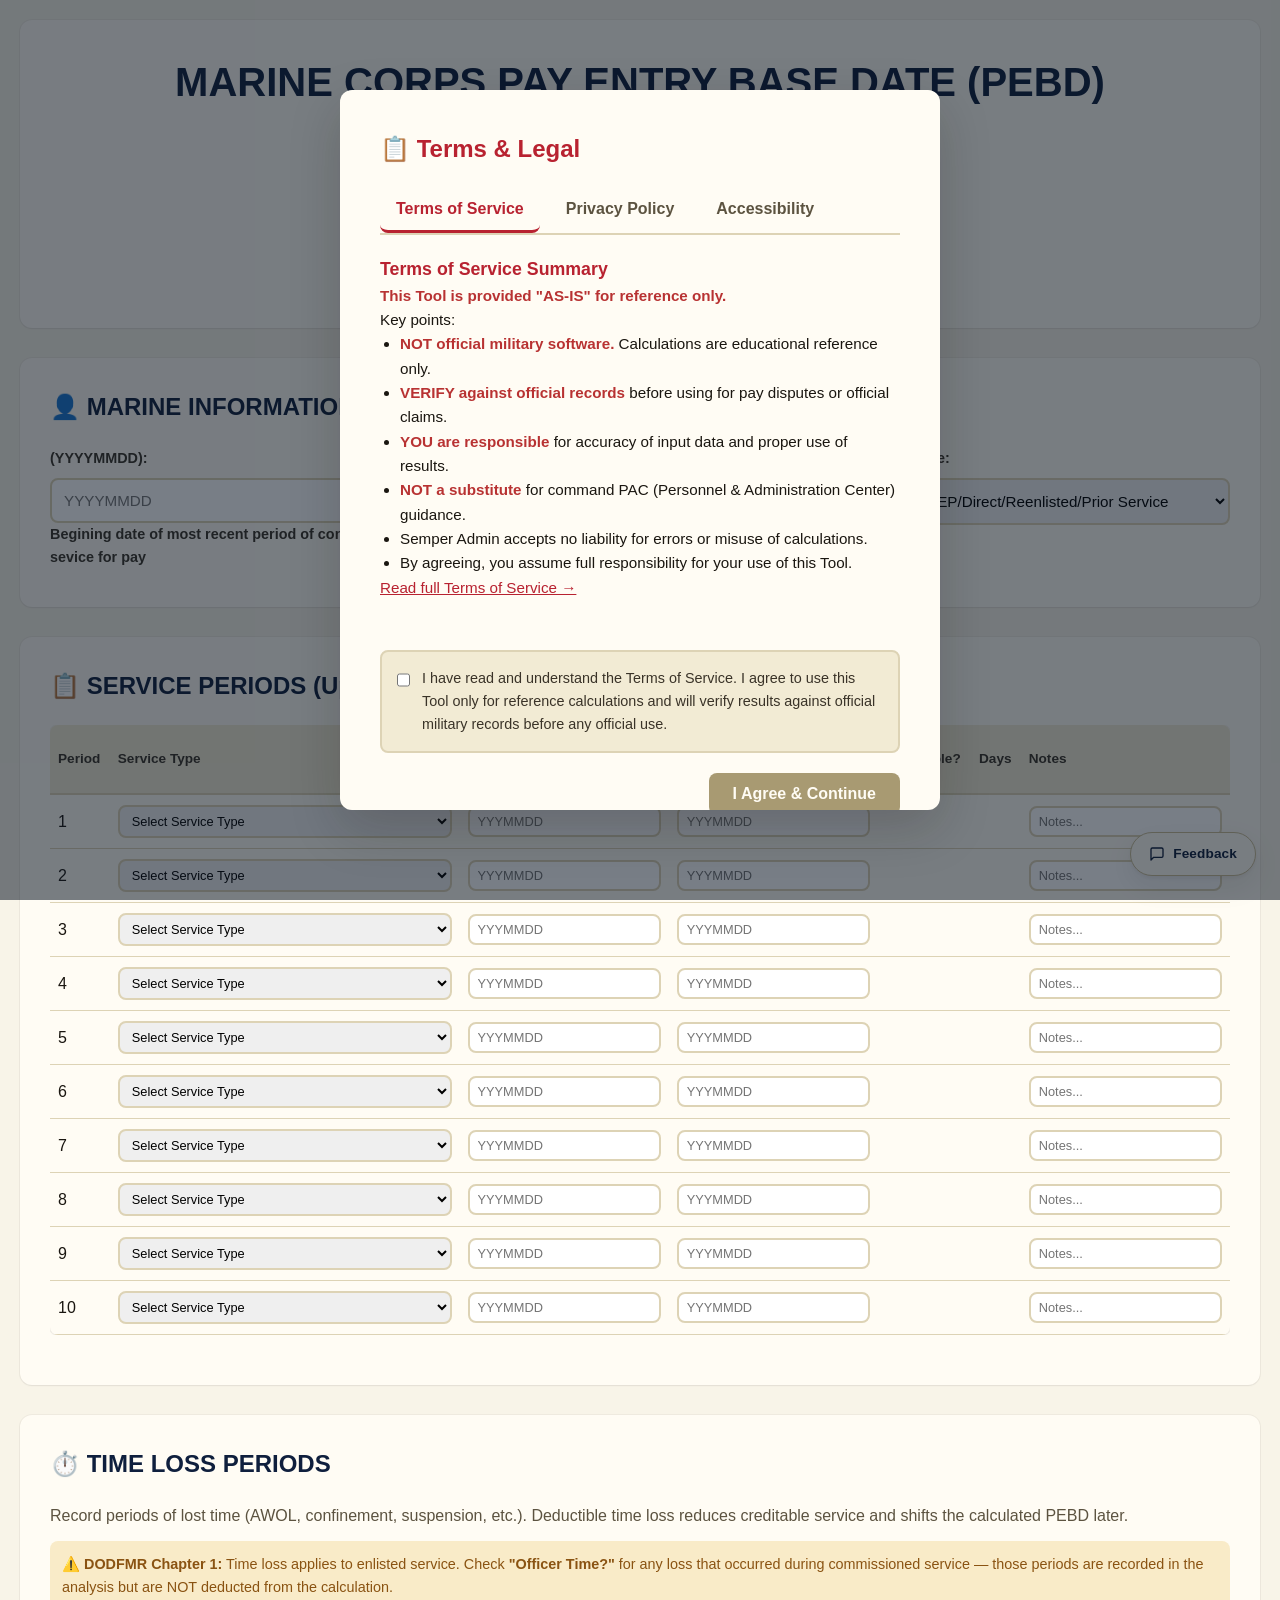
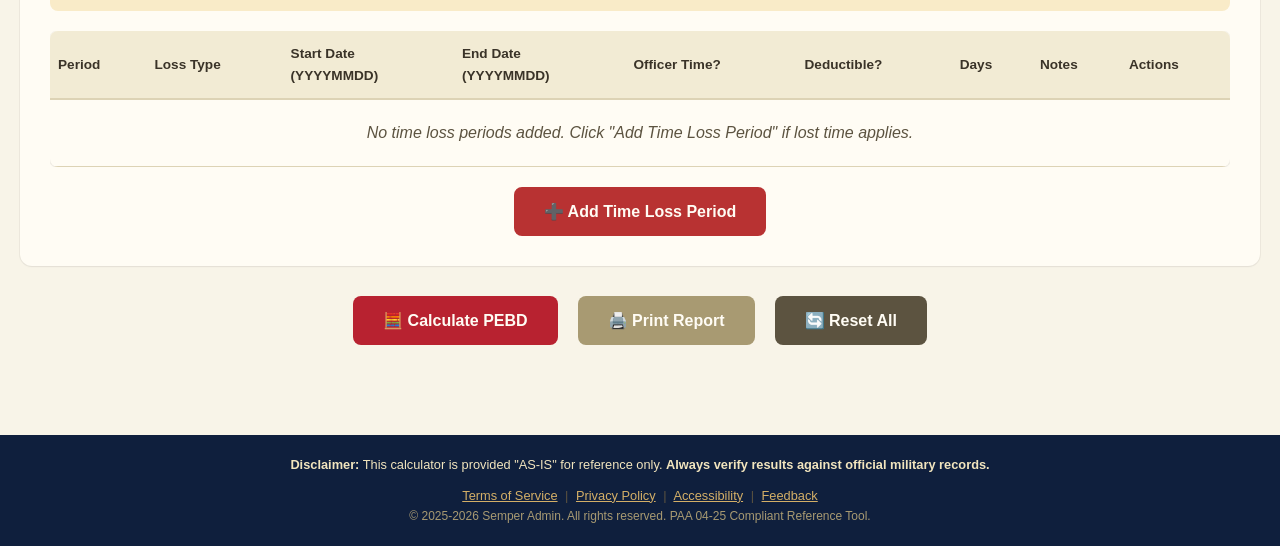
==== commit 515008e1: "Adopt Semper Admin light palette (Phase B) Swaps the Phase A token values for the SEMPER-STYLE-GUIDE" ====
--- a/index.html
+++ b/index.html
@@ -5,6 +5,85 @@
     <meta name="viewport" content="width=device-width, initial-scale=1.0">
     <title>Marine Corps PEBD Calculator by Semper Admin</title>
     <style>
+        /*
+         * Semper Admin token layer - Phase B (Semper light palette).
+         * Semantic names follow SEMPER-STYLE-GUIDE.md v1.2. Values are the
+         * guide's light-mode set: parchment surfaces, USMC scarlet primary,
+         * marine blue chrome, brass accents. All text pairs verified WCAG AA
+         * (subtle-foreground darkened from the guide's #8A7E63 to #776C4F to
+         * clear 4.5:1 on cards). A dark-mode pass swaps values here only.
+         */
+        :root {
+            /* Surfaces */
+            --color-background: #F8F4E8;
+            --color-card: #FFFCF4;
+            --color-muted: #F2EBD4;
+            --color-overlay: rgba(10, 20, 36, 0.55);
+
+            /* Text */
+            --color-foreground: #1A1610;
+            --color-heading: #0F1F3D;
+            --color-label: #3A3328;
+            --color-muted-foreground: #5C5340;
+            --color-subtle-foreground: #776C4F;
+            --color-disabled: #A89A72;
+
+            /* Brand */
+            --color-primary: #B82230;
+            --color-primary-hover: #971826;
+            --color-primary-foreground: #FFFCF4;
+            --color-secondary: #0F1F3D;            /* footer / chrome surface */
+            --color-secondary-foreground: #F2E5BE;
+            --color-footer-link: #D4AF67;
+            --color-accent: #B89042;
+            --color-accent-foreground: #181410;
+
+            /* Neutrals */
+            --color-neutral-500: #5C5340;
+            --color-neutral-600: #3A3328;
+
+            /* Borders */
+            --color-border: #DDD3B5;
+            --color-border-soft: #E7DFC2;
+            --color-border-strong: #C9BD96;
+
+            /* Status */
+            --color-status-fresh: #2F8F5C;
+            --color-status-fresh-hover: #256F48;
+            --color-status-stale: #B83232;
+            --color-status-stale-hover: #8F2626;
+            --color-status-stale-text: #8F2626;
+            --color-status-stale-bg: #F8E5DF;
+            --color-status-stale-border: #E9BFB4;
+            --color-status-aging-bg: #F9EBC8;
+            --color-status-aging-border: #E5CE93;
+            --color-status-aging-text: #7A4A0F;
+            --color-status-aging-strong: #8A5312;
+            --color-status-info: #2F5FA8;
+            --color-info-bg: #E9EEF6;
+            --color-info-bg-strong: #D8E2F1;
+
+            /* Focus */
+            --color-ring: rgba(184, 34, 48, 0.35);
+            --color-ring-soft: rgba(184, 34, 48, 0.12);
+
+            /* Shadows (warm ink, per guide light tier) */
+            --shadow-sm: 0 1px 2px rgba(26, 22, 16, 0.05), 0 0 0 1px rgba(26, 22, 16, 0.04);
+            --shadow-card: 0 1px 2px rgba(26, 22, 16, 0.05), 0 0 0 1px rgba(26, 22, 16, 0.04);
+            --shadow-float: 0 2px 4px rgba(26, 22, 16, 0.06), 0 10px 28px rgba(26, 22, 16, 0.08);
+            --shadow-lg: 0 18px 52px rgba(26, 22, 16, 0.20);
+            --shadow-primary: 0 4px 12px rgba(184, 34, 48, 0.25);
+            --shadow-primary-soft: 0 4px 12px rgba(184, 34, 48, 0.20);
+            --shadow-primary-lg: 0 4px 14px rgba(184, 34, 48, 0.28);
+            --shadow-destructive: 0 4px 12px rgba(184, 50, 50, 0.30);
+        }
+
+        /* Guide section 10: selection */
+        ::selection {
+            background: var(--color-accent);
+            color: var(--color-accent-foreground);
+        }
+
         * {
             margin: 0;
             padding: 0;
@@ -13,8 +92,8 @@
         
         body {
             font-family: 'Segoe UI', Tahoma, Geneva, Verdana, sans-serif;
-            background-color: #f8fafc;
-            color: #334155;
+            background-color: var(--color-background);
+            color: var(--color-foreground);
             line-height: 1.6;
         }
         
@@ -25,37 +104,37 @@
         }
         
         .header {
-            background: white;
+            background: var(--color-card);
             border-radius: 12px;
-            box-shadow: 0 4px 6px rgba(0, 0, 0, 0.07);
+            box-shadow: var(--shadow-card);
             padding: 30px;
             margin-bottom: 30px;
             text-align: center;
         }
         
         .title {
-            color: #1e3a8a;
+            color: var(--color-heading);
             font-size: 2.5rem;
             font-weight: bold;
             margin-bottom: 10px;
         }
         
         .subtitle {
-            color: #64748b;
+            color: var(--color-muted-foreground);
             font-size: 1.1rem;
             margin-bottom: 5px;
         }
         
         .section {
-            background: white;
+            background: var(--color-card);
             border-radius: 12px;
-            box-shadow: 0 4px 6px rgba(0, 0, 0, 0.07);
+            box-shadow: var(--shadow-card);
             padding: 30px;
             margin-bottom: 30px;
         }
         
         .section-title {
-            color: #1e3a8a;
+            color: var(--color-heading);
             font-size: 1.5rem;
             font-weight: bold;
             margin-bottom: 20px;
@@ -79,14 +158,14 @@
         
         label {
             font-weight: 600;
-            color: #374151;
+            color: var(--color-label);
             margin-bottom: 8px;
             font-size: 0.9rem;
         }
         
         input, select {
             padding: 12px;
-            border: 2px solid #e5e7eb;
+            border: 2px solid var(--color-border);
             border-radius: 8px;
             font-size: 0.95rem;
             transition: border-color 0.2s;
@@ -94,8 +173,8 @@
         
         input:focus, select:focus {
             outline: none;
-            border-color: #3b82f6;
-            box-shadow: 0 0 0 3px rgba(59, 130, 246, 0.1);
+            border-color: var(--color-primary);
+            box-shadow: 0 0 0 3px var(--color-ring-soft);
         }
         
         .table-container {
@@ -106,25 +185,25 @@
         table {
             width: 100%;
             border-collapse: collapse;
-            background: white;
+            background: var(--color-card);
             border-radius: 8px;
             overflow: hidden;
-            box-shadow: 0 1px 3px rgba(0, 0, 0, 0.1);
+            box-shadow: var(--shadow-sm);
         }
         
         th {
-            background-color: #f8fafc;
+            background-color: var(--color-muted);
             padding: 12px 8px;
             text-align: left;
             font-weight: 600;
-            color: #374151;
-            border-bottom: 2px solid #e5e7eb;
+            color: var(--color-label);
+            border-bottom: 2px solid var(--color-border);
             font-size: 0.85rem;
         }
         
         td {
             padding: 10px 8px;
-            border-bottom: 1px solid #e5e7eb;
+            border-bottom: 1px solid var(--color-border);
         }
         
         td input, td select {
@@ -135,12 +214,12 @@
         }
         
         .creditable-yes {
-            color: #059669;
+            color: var(--color-status-fresh);
             font-weight: bold;
         }
         
         .creditable-no {
-            color: #dc2626;
+            color: var(--color-status-stale);
             font-weight: bold;
         }
         
@@ -166,52 +245,52 @@
         }
         
         .btn-primary {
-            background-color: #1e40af;
-            color: white;
+            background-color: var(--color-primary);
+            color: var(--color-primary-foreground);
         }
         
         .btn-primary:hover {
-            background-color: #1d4ed8;
+            background-color: var(--color-primary-hover);
             transform: translateY(-1px);
-            box-shadow: 0 4px 12px rgba(30, 64, 175, 0.3);
+            box-shadow: var(--shadow-primary);
         }
         
         .btn-success {
-            background-color: #059669;
-            color: white;
+            background-color: var(--color-status-fresh);
+            color: var(--color-primary-foreground);
         }
         
         .btn-success:hover {
-            background-color: #047857;
+            background-color: var(--color-status-fresh-hover);
             transform: translateY(-1px);
         }
         
         .btn-secondary {
-            background-color: #6b7280;
-            color: white;
+            background-color: var(--color-neutral-500);
+            color: var(--color-primary-foreground);
         }
         
         .btn-secondary:hover {
-            background-color: #4b5563;
+            background-color: var(--color-neutral-600);
         }
         
         .btn-success:disabled {
-            background-color: #9ca3af;
+            background-color: var(--color-disabled);
             cursor: not-allowed;
             transform: none;
         }
         
         .results {
-            background: white;
+            background: var(--color-card);
             border-radius: 12px;
-            box-shadow: 0 4px 6px rgba(0, 0, 0, 0.07);
+            box-shadow: var(--shadow-card);
             padding: 30px;
             margin-top: 30px;
         }
         
         .result-highlight {
-            background: linear-gradient(135deg, #eff6ff 0%, #dbeafe 100%);
-            border: 2px solid #3b82f6;
+            background: linear-gradient(135deg, var(--color-info-bg) 0%, var(--color-info-bg-strong) 100%);
+            border: 2px solid var(--color-status-info);
             border-radius: 12px;
             padding: 20px;
             margin: 20px 0;
@@ -220,7 +299,7 @@
         .pebd-result {
             font-size: 1.5rem;
             font-weight: bold;
-            color: #1e40af;
+            color: var(--color-primary);
         }
         
         .calc-table {
@@ -235,19 +314,19 @@
         }
         
         .normalized-row {
-            background-color: #eff6ff;
+            background-color: var(--color-info-bg);
             font-weight: bold;
         }
 
         .btn-danger {
-            background-color: #dc2626;
-            color: white;
+            background-color: var(--color-status-stale);
+            color: var(--color-primary-foreground);
         }
 
         .btn-danger:hover {
-            background-color: #b91c1c;
+            background-color: var(--color-status-stale-hover);
             transform: translateY(-1px);
-            box-shadow: 0 4px 12px rgba(220, 38, 38, 0.3);
+            box-shadow: var(--shadow-destructive);
         }
 
         .btn-small {
@@ -258,21 +337,21 @@
 
         .time-loss-note {
             font-size: 0.9rem;
-            color: #b45309;
+            color: var(--color-status-aging-strong);
             margin: 0 0 20px 0;
             padding: 12px;
-            background-color: #fef3c7;
+            background-color: var(--color-status-aging-bg);
             border-radius: 8px;
         }
 
         .lost-time-row {
-            background-color: #fef2f2;
+            background-color: var(--color-status-stale-bg);
         }
 
         .empty-state {
             text-align: center;
             padding: 20px;
-            color: #6b7280;
+            color: var(--color-neutral-500);
             font-style: italic;
         }
         
@@ -305,9 +384,9 @@
         }
 
         .feedback-prompt {
-            background-color: #f8fafc;
-            border: 1px solid #e2e8f0;
-            border-top: 3px solid #1e40af;
+            background-color: var(--color-muted);
+            border: 1px solid var(--color-border-soft);
+            border-top: 3px solid var(--color-primary);
             border-radius: 8px;
             padding: 24px 30px;
             margin-top: 30px;
@@ -316,14 +395,14 @@
 
         .feedback-prompt-title {
             margin: 0 0 4px 0;
-            color: #1e3a8a;
+            color: var(--color-heading);
             font-size: 1rem;
             font-weight: 600;
         }
 
         .feedback-prompt-text {
             margin: 0 0 16px 0;
-            color: #64748b;
+            color: var(--color-muted-foreground);
             font-size: 0.9rem;
         }
 
@@ -331,10 +410,10 @@
             display: inline-flex;
             align-items: center;
             gap: 8px;
-            background-color: #1e40af;
-            color: white;
+            background-color: var(--color-primary);
+            color: var(--color-primary-foreground);
             padding: 11px 28px;
-            border: 1px solid #1e40af;
+            border: 1px solid var(--color-primary);
             border-radius: 8px;
             font-size: 0.9rem;
             font-weight: 600;
@@ -344,21 +423,21 @@
         }
 
         .feedback-link-btn:hover {
-            background-color: #1d4ed8;
-            border-color: #1d4ed8;
+            background-color: var(--color-primary-hover);
+            border-color: var(--color-primary-hover);
             transform: translateY(-1px);
-            box-shadow: 0 4px 12px rgba(30, 64, 175, 0.25);
+            box-shadow: var(--shadow-primary-soft);
         }
 
         .feedback-link-btn:focus-visible {
             outline: none;
-            box-shadow: 0 0 0 3px rgba(59, 130, 246, 0.4);
+            box-shadow: 0 0 0 3px var(--color-ring);
         }
 
         .feedback-prompt-note {
             margin: 14px 0 0 0;
             font-size: 0.75rem;
-            color: #94a3b8;
+            color: var(--color-subtle-foreground);
         }
 
         .feedback-icon {
@@ -375,29 +454,29 @@
             display: inline-flex;
             align-items: center;
             gap: 8px;
-            background-color: white;
-            color: #1e3a8a;
+            background-color: var(--color-card);
+            color: var(--color-heading);
             padding: 10px 18px;
-            border: 1px solid #cbd5e1;
+            border: 1px solid var(--color-border-strong);
             border-radius: 999px;
             font-size: 0.85rem;
             font-weight: 600;
             letter-spacing: 0.01em;
             text-decoration: none;
-            box-shadow: 0 2px 8px rgba(15, 23, 42, 0.12);
+            box-shadow: var(--shadow-float);
             transition: all 0.2s;
         }
 
         .feedback-fab:hover {
-            background-color: #1e40af;
-            color: white;
-            border-color: #1e40af;
-            box-shadow: 0 4px 14px rgba(30, 64, 175, 0.3);
+            background-color: var(--color-primary);
+            color: var(--color-primary-foreground);
+            border-color: var(--color-primary);
+            box-shadow: var(--shadow-primary-lg);
         }
 
         .feedback-fab:focus-visible {
             outline: none;
-            box-shadow: 0 0 0 3px rgba(59, 130, 246, 0.4);
+            box-shadow: 0 0 0 3px var(--color-ring);
         }
 
         .header-nav-link {
@@ -406,9 +485,9 @@
             gap: 6px;
             margin-top: 12px;
             padding: 8px 18px;
-            background-color: white;
-            color: #1e40af;
-            border: 1px solid #cbd5e1;
+            background-color: var(--color-card);
+            color: var(--color-primary);
+            border: 1px solid var(--color-border-strong);
             border-radius: 999px;
             font-size: 0.85rem;
             font-weight: 600;
@@ -417,20 +496,20 @@
         }
 
         .header-nav-link:hover {
-            background-color: #1e40af;
-            color: white;
-            border-color: #1e40af;
+            background-color: var(--color-primary);
+            color: var(--color-primary-foreground);
+            border-color: var(--color-primary);
         }
 
         .header-nav-link:focus-visible {
             outline: none;
-            box-shadow: 0 0 0 3px rgba(59, 130, 246, 0.4);
+            box-shadow: 0 0 0 3px var(--color-ring);
         }
 
         .companion-prompt {
-            background-color: #f8fafc;
-            border: 1px solid #e2e8f0;
-            border-top: 3px solid #059669;
+            background-color: var(--color-muted);
+            border: 1px solid var(--color-border-soft);
+            border-top: 3px solid var(--color-status-fresh);
             border-radius: 8px;
             padding: 24px 30px;
             margin-top: 30px;
@@ -439,14 +518,14 @@
 
         .companion-prompt-title {
             margin: 0 0 4px 0;
-            color: #1e3a8a;
+            color: var(--color-heading);
             font-size: 1rem;
             font-weight: 600;
         }
 
         .companion-prompt-text {
             margin: 0 0 16px 0;
-            color: #64748b;
+            color: var(--color-muted-foreground);
             font-size: 0.9rem;
         }
 
@@ -461,10 +540,10 @@
             display: inline-flex;
             align-items: center;
             gap: 8px;
-            background-color: #1e40af;
-            color: white;
+            background-color: var(--color-primary);
+            color: var(--color-primary-foreground);
             padding: 11px 28px;
-            border: 1px solid #1e40af;
+            border: 1px solid var(--color-primary);
             border-radius: 8px;
             font-size: 0.9rem;
             font-weight: 600;
@@ -474,21 +553,21 @@
         }
 
         .companion-open-btn:hover {
-            background-color: #1d4ed8;
-            border-color: #1d4ed8;
+            background-color: var(--color-primary-hover);
+            border-color: var(--color-primary-hover);
             transform: translateY(-1px);
-            box-shadow: 0 4px 12px rgba(30, 64, 175, 0.25);
+            box-shadow: var(--shadow-primary-soft);
         }
 
         .companion-open-btn:focus-visible {
             outline: none;
-            box-shadow: 0 0 0 3px rgba(59, 130, 246, 0.4);
+            box-shadow: 0 0 0 3px var(--color-ring);
         }
 
         .companion-note {
             margin: 14px 0 0 0;
             font-size: 0.75rem;
-            color: #94a3b8;
+            color: var(--color-subtle-foreground);
         }
 
         @media print {
@@ -504,7 +583,7 @@
             left: 0;
             right: 0;
             bottom: 0;
-            background-color: rgba(0, 0, 0, 0.5);
+            background-color: var(--color-overlay);
             display: flex;
             justify-content: center;
             align-items: center;
@@ -518,9 +597,9 @@
         }
 
         .legal-modal {
-            background: white;
+            background: var(--color-card);
             border-radius: 12px;
-            box-shadow: 0 20px 60px rgba(0, 0, 0, 0.3);
+            box-shadow: var(--shadow-lg);
             max-width: 600px;
             max-height: 80vh;
             overflow-y: auto;
@@ -534,28 +613,28 @@
         }
 
         .legal-modal-header {
-            color: #1e40af;
+            color: var(--color-primary);
             font-size: 1.5rem;
             font-weight: bold;
             margin-bottom: 20px;
         }
 
         .legal-modal-content {
-            color: #334155;
+            color: var(--color-foreground);
             font-size: 0.95rem;
             line-height: 1.6;
             margin-bottom: 30px;
         }
 
         .legal-modal-content strong {
-            color: #dc2626;
+            color: var(--color-status-stale);
         }
 
         .legal-modal-tabs {
             display: flex;
             gap: 10px;
             margin-bottom: 20px;
-            border-bottom: 2px solid #e5e7eb;
+            border-bottom: 2px solid var(--color-border);
         }
 
         .legal-modal-tab-button {
@@ -563,19 +642,19 @@
             border: none;
             background: none;
             cursor: pointer;
-            color: #64748b;
+            color: var(--color-muted-foreground);
             font-weight: 600;
             border-bottom: 3px solid transparent;
             transition: all 0.2s;
         }
 
         .legal-modal-tab-button.active {
-            color: #1e40af;
-            border-bottom-color: #1e40af;
+            color: var(--color-primary);
+            border-bottom-color: var(--color-primary);
         }
 
         .legal-modal-tab-button:hover {
-            color: #1e40af;
+            color: var(--color-primary);
         }
 
         .legal-modal-tab {
@@ -591,8 +670,8 @@
         .legal-modal-checkbox {
             margin: 20px 0;
             padding: 15px;
-            background-color: #f8fafc;
-            border: 2px solid #e5e7eb;
+            background-color: var(--color-muted);
+            border: 2px solid var(--color-border);
             border-radius: 8px;
             display: flex;
             align-items: flex-start;
@@ -604,7 +683,7 @@
             cursor: pointer;
             width: 18px;
             height: 18px;
-            accent-color: #1e40af;
+            accent-color: var(--color-primary);
         }
 
         .legal-modal-checkbox label {
@@ -629,23 +708,23 @@
         }
 
         .legal-modal-button-accept {
-            background-color: #059669;
-            color: white;
+            background-color: var(--color-status-fresh);
+            color: var(--color-primary-foreground);
         }
 
         .legal-modal-button-accept:hover:not(:disabled) {
-            background-color: #047857;
+            background-color: var(--color-status-fresh-hover);
         }
 
         .legal-modal-button-accept:disabled {
-            background-color: #9ca3af;
+            background-color: var(--color-disabled);
             cursor: not-allowed;
         }
 
         /* Legal Footer */
         .legal-footer {
-            background-color: #1e3a8a;
-            color: #e5e7eb;
+            background-color: var(--color-secondary);
+            color: var(--color-secondary-foreground);
             text-align: center;
             padding: 20px;
             margin-top: 40px;
@@ -654,23 +733,23 @@
         }
 
         .legal-footer a {
-            color: #93c5fd;
+            color: var(--color-footer-link);
             text-decoration: underline;
         }
 
         .legal-footer a:hover {
-            color: #ffffff;
+            color: var(--color-primary-foreground);
         }
 
         .legal-footer-divider {
             margin: 0 4px;
-            color: #64748b;
+            color: var(--color-muted-foreground);
         }
 
         .legal-badge {
             display: inline-block;
-            background-color: #fef3c7;
-            color: #92400e;
+            background-color: var(--color-status-aging-bg);
+            color: var(--color-status-aging-text);
             padding: 4px 12px;
             border-radius: 20px;
             font-size: 0.75rem;
@@ -695,7 +774,7 @@
 
             <div id="terms-tab" class="legal-modal-tab active">
                 <div class="legal-modal-content">
-                    <h3 style="color: #1e40af; margin-top: 0;">Terms of Service Summary</h3>
+                    <h3 style="color: var(--color-primary); margin-top: 0;">Terms of Service Summary</h3>
                     <p><strong>This Tool is provided "AS-IS" for reference only.</strong></p>
                     <p>Key points:</p>
                     <ul style="margin-left: 20px;">
@@ -706,13 +785,13 @@
                         <li>Semper Admin accepts no liability for errors or misuse of calculations.</li>
                         <li>By agreeing, you assume full responsibility for your use of this Tool.</li>
                     </ul>
-                    <p><a href="TERMS_OF_SERVICE.md" target="_blank" style="color: #1e40af; text-decoration: underline;">Read full Terms of Service →</a></p>
+                    <p><a href="TERMS_OF_SERVICE.md" target="_blank" style="color: var(--color-primary); text-decoration: underline;">Read full Terms of Service →</a></p>
                 </div>
             </div>
 
             <div id="privacy-tab" class="legal-modal-tab">
                 <div class="legal-modal-content">
-                    <h3 style="color: #1e40af; margin-top: 0;">Privacy Policy Summary</h3>
+                    <h3 style="color: var(--color-primary); margin-top: 0;">Privacy Policy Summary</h3>
                     <p><strong>We collect ZERO personal data.</strong></p>
                     <ul style="margin-left: 20px;">
                         <li>✓ All calculations run in your browser only</li>
@@ -722,13 +801,13 @@
                         <li>✓ Your military data stays on your device</li>
                         <li>✓ You control all exports and prints</li>
                     </ul>
-                    <p><a href="PRIVACY_POLICY.md" target="_blank" style="color: #1e40af; text-decoration: underline;">Read full Privacy Policy →</a></p>
+                    <p><a href="PRIVACY_POLICY.md" target="_blank" style="color: var(--color-primary); text-decoration: underline;">Read full Privacy Policy →</a></p>
                 </div>
             </div>
 
             <div id="accessibility-tab" class="legal-modal-tab">
                 <div class="legal-modal-content">
-                    <h3 style="color: #1e40af; margin-top: 0;">Accessibility</h3>
+                    <h3 style="color: var(--color-primary); margin-top: 0;">Accessibility</h3>
                     <p>This Tool meets Web Content Accessibility Guidelines (WCAG) 2.1 Level AA standards:</p>
                     <ul style="margin-left: 20px;">
                         <li>✓ Full keyboard navigation (Tab, Enter, Escape)</li>
@@ -737,7 +816,7 @@
                         <li>✓ Responsive design on mobile/tablet</li>
                         <li>✓ Resizable text and browser zoom support</li>
                     </ul>
-                                        <p><a href="ACCESSIBILITY.md" target="_blank" style="color: #1e40af; text-decoration: underline;">Read full Accessibility Statement →</a></p>
+                                        <p><a href="ACCESSIBILITY.md" target="_blank" style="color: var(--color-primary); text-decoration: underline;">Read full Accessibility Statement →</a></p>
                 </div>
             </div>
 
@@ -756,7 +835,7 @@
         <div class="header">
             <h1 class="title">MARINE CORPS PAY ENTRY BASE DATE (PEBD) CALCULATOR</h1>
             <p class="subtitle">by Semper Admin - PAA 04-25 Compliant (with Time Loss)</p>
-            <p Reference:><a href="https://usmc.sharepoint-mil.us/sites/dcmra_mra_mi_missa/Lists/PAA/DispForm.aspx?ID=127&e=qD8Oj2" target="_blank" style="font-size: 0.9rem; color: #64748b; text-decoration: underline;">PAA 04-25 - Administrative Guidance on Creditable Service and PEBD</a>
+            <p Reference:><a href="https://usmc.sharepoint-mil.us/sites/dcmra_mra_mi_missa/Lists/PAA/DispForm.aspx?ID=127&e=qD8Oj2" target="_blank" style="font-size: 0.9rem; color: var(--color-muted-foreground); text-decoration: underline;">PAA 04-25 - Administrative Guidance on Creditable Service and PEBD</a>
 
             </p>
             <a class="header-nav-link" href="pay-comparison.html">
@@ -817,7 +896,7 @@
         <!-- Time Loss Periods -->
         <div class="section">
             <h2 class="section-title">⏱️ TIME LOSS PERIODS</h2>
-            <p style="margin-bottom: 12px; color: #64748b;">
+            <p style="margin-bottom: 12px; color: var(--color-muted-foreground);">
                 Record periods of lost time (AWOL, confinement, suspension, etc.). Deductible time loss reduces creditable service and shifts the calculated PEBD later.
             </p>
             <p class="time-loss-note">
@@ -865,7 +944,7 @@
         <div id="results" class="hidden">
             <div class="results">
                 <h2 class="section-title">📊 CALCULATION BREAKDOWN<span class="legal-badge">Reference Only</span></h2>
-                <p style="font-size: 0.9rem; color: #b45309; margin: 0 0 20px 0; padding: 12px; background-color: #fef3c7; border-radius: 8px;"><strong>⚠️ Not for official use:</strong> Always verify against official military records (DD Form 4, DD Form 214, NAVMC 763) and contact your PAC for official PEBD disputes.</p>
+                <p style="font-size: 0.9rem; color: var(--color-status-aging-strong); margin: 0 0 20px 0; padding: 12px; background-color: var(--color-status-aging-bg); border-radius: 8px;"><strong>⚠️ Not for official use:</strong> Always verify against official military records (DD Form 4, DD Form 214, NAVMC 763) and contact your PAC for official PEBD disputes.</p>
 
                 <!-- Summary -->
                 <div class="result-highlight">
@@ -1757,7 +1836,7 @@
             <span class="legal-footer-divider">|</span>
             <a class="feedback-link" href="#" target="_blank" rel="noopener noreferrer">Feedback</a>
             <br>
-            <span style="font-size: 0.75rem; color: #9ca3af;">© 2025-2026 Semper Admin. All rights reserved. PAA 04-25 Compliant Reference Tool.</span>
+            <span style="font-size: 0.75rem; color: var(--color-disabled);">© 2025-2026 Semper Admin. All rights reserved. PAA 04-25 Compliant Reference Tool.</span>
         </p>
     </div>
 </body>
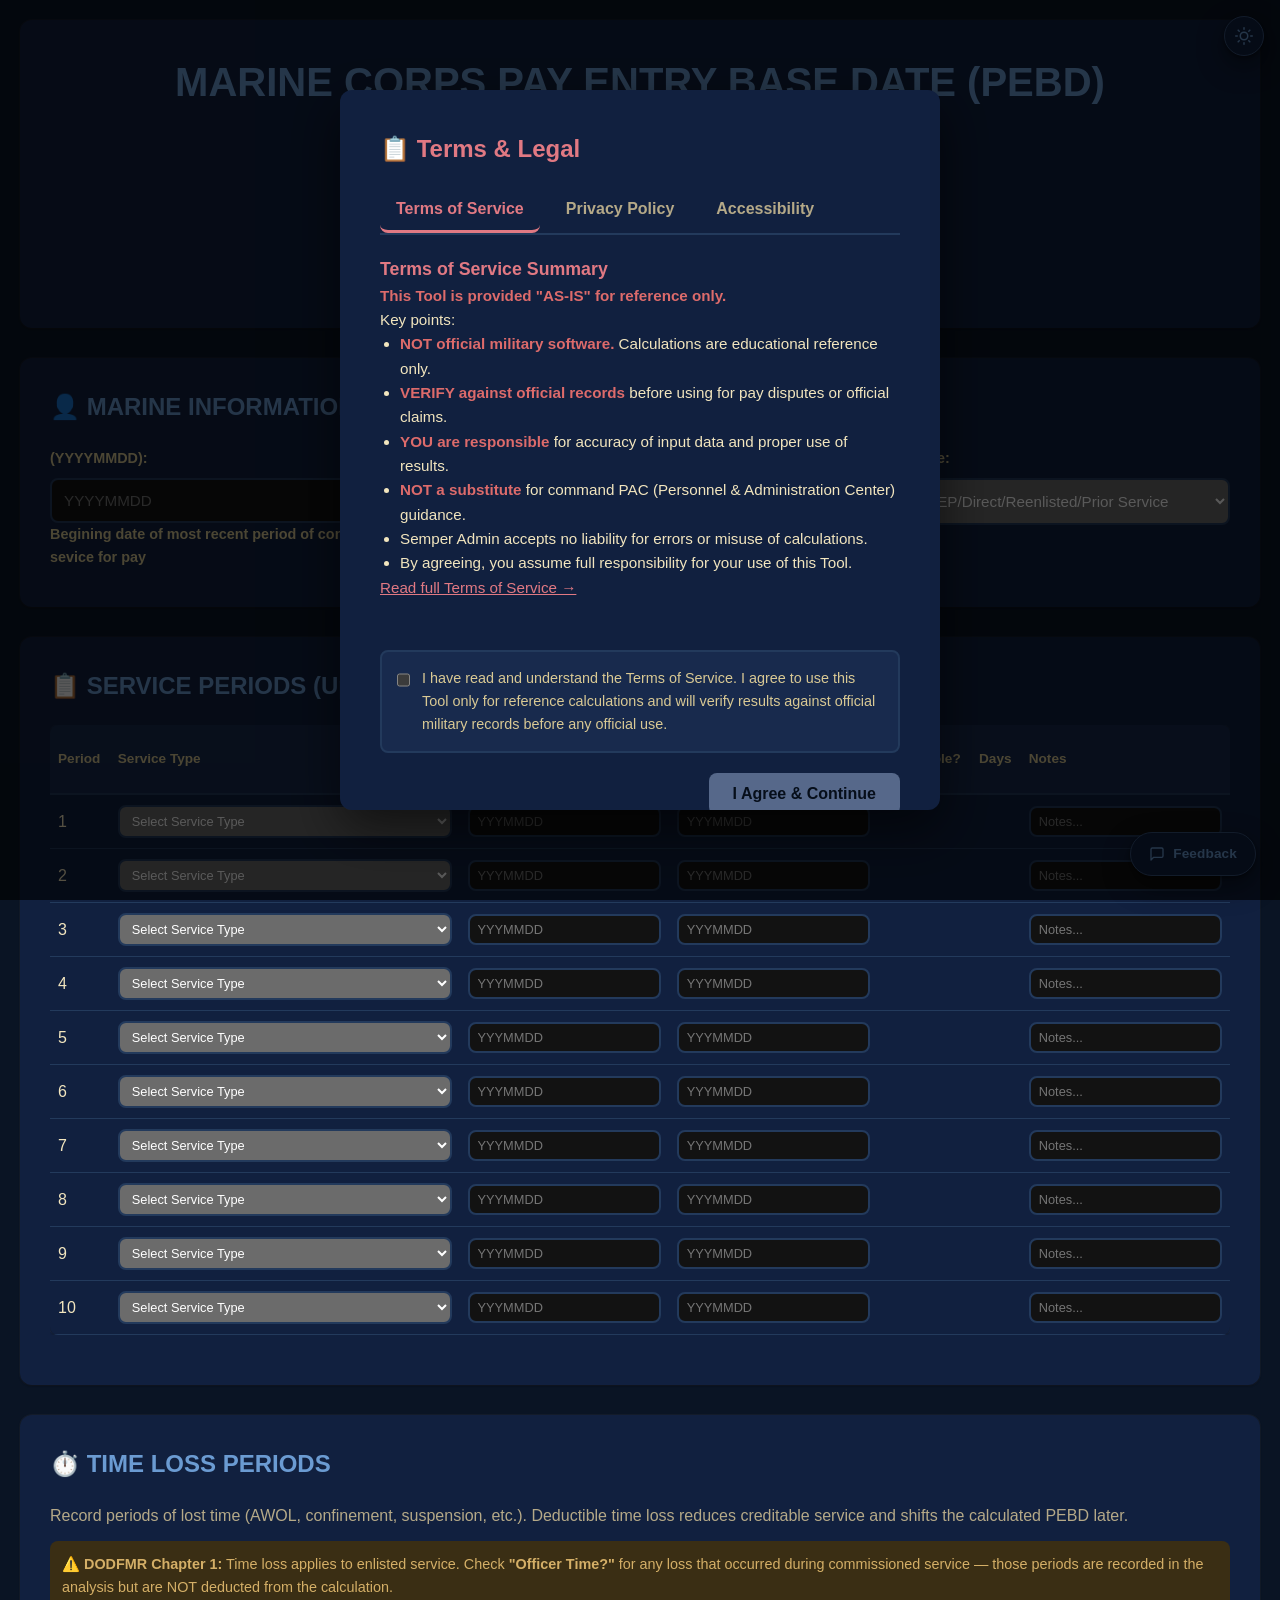
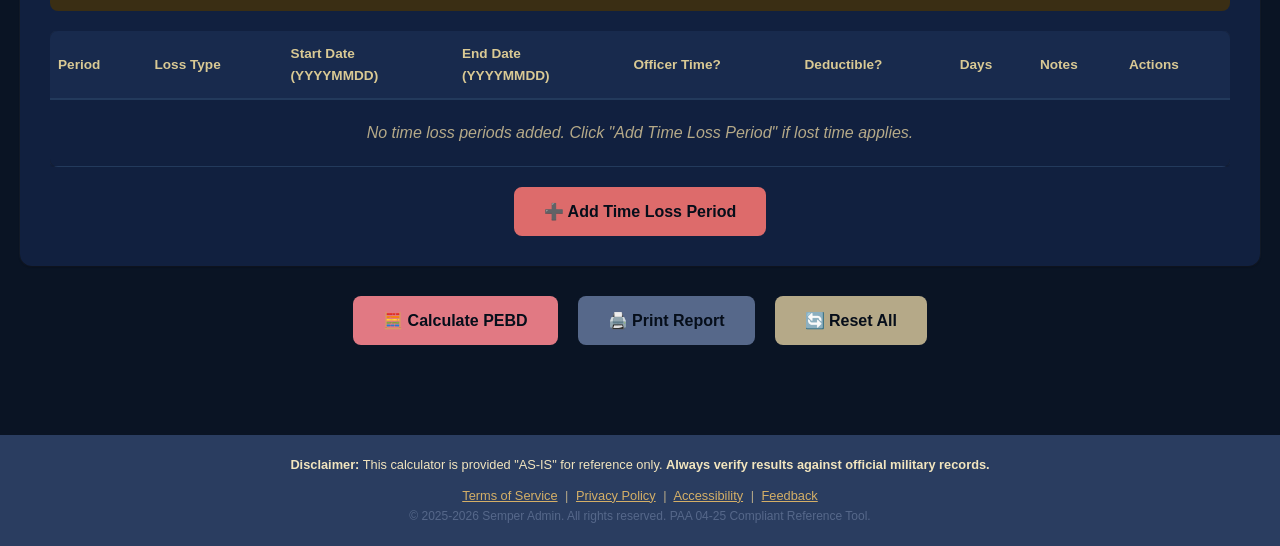
==== commit d694e456: "Add dark mode as default theme with toggle (Phase C) Per the Semper style guide, dark navy is now th" ====
--- a/index.html
+++ b/index.html
@@ -4,6 +4,15 @@
     <meta charset="UTF-8">
     <meta name="viewport" content="width=device-width, initial-scale=1.0">
     <title>Marine Corps PEBD Calculator by Semper Admin</title>
+    <script>
+        // Theme bootstrap: dark is the default; a stored preference wins.
+        // Runs before first paint to avoid a flash of the wrong theme.
+        (function () {
+            var theme = null;
+            try { theme = localStorage.getItem('semper_theme'); } catch (e) {}
+            if (theme !== 'light') document.documentElement.classList.add('dark');
+        })();
+    </script>
     <style>
         /*
          * Semper Admin token layer - Phase B (Semper light palette).
@@ -83,6 +92,187 @@
             background: var(--color-accent);
             color: var(--color-accent-foreground);
         }
+
+        html { color-scheme: light; }
+        html.dark { color-scheme: dark; }
+
+        /* Dark theme (Semper guide dark set; primary lightened from the
+           guide's #D14150 to #E17983 to hold WCAG AA in all three roles:
+           filled-button surface, text on cards, text on info panels). */
+        html.dark {
+            /* Surfaces */
+            --color-background: #0A1424;
+            --color-card: #11203F;
+            --color-muted: #182A4D;
+            --color-overlay: rgba(0, 0, 0, 0.65);
+
+            /* Text */
+            --color-foreground: #F2E5BE;
+            --color-heading: #6B9BD2;
+            --color-label: #D9C994;
+            --color-muted-foreground: #B5A988;
+            --color-subtle-foreground: #9C9070;
+            --color-disabled: #56688A;
+
+            /* Brand */
+            --color-primary: #E17983;
+            --color-primary-hover: #E98D96;
+            --color-primary-foreground: #060E1A;
+            --color-secondary: #2A3D60;
+            --color-secondary-foreground: #F2E5BE;
+            --color-footer-link: #D4AF67;
+            --color-accent: #D4AF67;
+            --color-accent-foreground: #060E1A;
+
+            /* Neutrals */
+            --color-neutral-500: #B5A988;
+            --color-neutral-600: #C9BD96;
+
+            /* Borders */
+            --color-border: #233A5C;
+            --color-border-soft: #1F345C;
+            --color-border-strong: #34507A;
+
+            /* Status */
+            --color-status-fresh: #35A469;
+            --color-status-fresh-hover: #2F8F5C;
+            --color-status-stale: #DD6B6B;
+            --color-status-stale-hover: #C94F4F;
+            --color-status-stale-text: #E8A1A1;
+            --color-status-stale-bg: #3B1A1A;
+            --color-status-stale-border: #5E2B2B;
+            --color-status-aging-bg: #3A2E14;
+            --color-status-aging-border: #57431C;
+            --color-status-aging-text: #E7C87F;
+            --color-status-aging-strong: #D4AF67;
+            --color-status-info: #6B9BD2;
+            --color-info-bg: #16294A;
+            --color-info-bg-strong: #1B3357;
+
+            /* Focus */
+            --color-ring: rgba(225, 121, 131, 0.45);
+            --color-ring-soft: rgba(225, 121, 131, 0.15);
+
+            /* Shadows (guide dark tier) */
+            --shadow-sm: 0 1px 2px rgba(0, 0, 0, 0.4), 0 0 0 1px rgba(242, 229, 190, 0.04);
+            --shadow-card: 0 1px 2px rgba(0, 0, 0, 0.4), 0 0 0 1px rgba(242, 229, 190, 0.04);
+            --shadow-float: 0 2px 4px rgba(0, 0, 0, 0.4), 0 10px 28px rgba(0, 0, 0, 0.45);
+            --shadow-lg: 0 18px 52px rgba(0, 0, 0, 0.55);
+            --shadow-primary: 0 4px 12px rgba(225, 121, 131, 0.3);
+            --shadow-primary-soft: 0 4px 12px rgba(225, 121, 131, 0.25);
+            --shadow-primary-lg: 0 4px 14px rgba(225, 121, 131, 0.32);
+            --shadow-destructive: 0 4px 12px rgba(221, 107, 107, 0.3);
+        }
+
+        /* Paper never goes dark: printing re-asserts the light values. */
+        @media print {
+            html.dark {
+            /* Surfaces */
+            --color-background: #F8F4E8;
+            --color-card: #FFFCF4;
+            --color-muted: #F2EBD4;
+            --color-overlay: rgba(10, 20, 36, 0.55);
+
+            /* Text */
+            --color-foreground: #1A1610;
+            --color-heading: #0F1F3D;
+            --color-label: #3A3328;
+            --color-muted-foreground: #5C5340;
+            --color-subtle-foreground: #776C4F;
+            --color-disabled: #A89A72;
+
+            /* Brand */
+            --color-primary: #B82230;
+            --color-primary-hover: #971826;
+            --color-primary-foreground: #FFFCF4;
+            --color-secondary: #0F1F3D;            /* footer / chrome surface */
+            --color-secondary-foreground: #F2E5BE;
+            --color-footer-link: #D4AF67;
+            --color-accent: #B89042;
+            --color-accent-foreground: #181410;
+
+            /* Neutrals */
+            --color-neutral-500: #5C5340;
+            --color-neutral-600: #3A3328;
+
+            /* Borders */
+            --color-border: #DDD3B5;
+            --color-border-soft: #E7DFC2;
+            --color-border-strong: #C9BD96;
+
+            /* Status */
+            --color-status-fresh: #2F8F5C;
+            --color-status-fresh-hover: #256F48;
+            --color-status-stale: #B83232;
+            --color-status-stale-hover: #8F2626;
+            --color-status-stale-text: #8F2626;
+            --color-status-stale-bg: #F8E5DF;
+            --color-status-stale-border: #E9BFB4;
+            --color-status-aging-bg: #F9EBC8;
+            --color-status-aging-border: #E5CE93;
+            --color-status-aging-text: #7A4A0F;
+            --color-status-aging-strong: #8A5312;
+            --color-status-info: #2F5FA8;
+            --color-info-bg: #E9EEF6;
+            --color-info-bg-strong: #D8E2F1;
+
+            /* Focus */
+            --color-ring: rgba(184, 34, 48, 0.35);
+            --color-ring-soft: rgba(184, 34, 48, 0.12);
+
+            /* Shadows (warm ink, per guide light tier) */
+            --shadow-sm: 0 1px 2px rgba(26, 22, 16, 0.05), 0 0 0 1px rgba(26, 22, 16, 0.04);
+            --shadow-card: 0 1px 2px rgba(26, 22, 16, 0.05), 0 0 0 1px rgba(26, 22, 16, 0.04);
+            --shadow-float: 0 2px 4px rgba(26, 22, 16, 0.06), 0 10px 28px rgba(26, 22, 16, 0.08);
+            --shadow-lg: 0 18px 52px rgba(26, 22, 16, 0.20);
+            --shadow-primary: 0 4px 12px rgba(184, 34, 48, 0.25);
+            --shadow-primary-soft: 0 4px 12px rgba(184, 34, 48, 0.20);
+            --shadow-primary-lg: 0 4px 14px rgba(184, 34, 48, 0.28);
+            --shadow-destructive: 0 4px 12px rgba(184, 50, 50, 0.30);
+            }
+            html .theme-toggle { display: none; }
+        }
+
+        /* Theme toggle */
+        .theme-toggle {
+            position: fixed;
+            top: 16px;
+            right: 16px;
+            z-index: 950;
+            display: inline-flex;
+            align-items: center;
+            justify-content: center;
+            width: 40px;
+            height: 40px;
+            padding: 0;
+            background-color: var(--color-card);
+            color: var(--color-heading);
+            border: 1px solid var(--color-border-strong);
+            border-radius: 999px;
+            cursor: pointer;
+            box-shadow: var(--shadow-float);
+            transition: all 0.2s;
+        }
+
+        .theme-toggle:hover {
+            color: var(--color-primary);
+            border-color: var(--color-primary);
+            transform: translateY(-1px);
+        }
+
+        .theme-toggle:focus-visible {
+            outline: none;
+            box-shadow: 0 0 0 3px var(--color-ring);
+        }
+
+        .theme-toggle .theme-icon {
+            width: 18px;
+            height: 18px;
+        }
+
+        .theme-toggle .icon-sun { display: none; }
+        html.dark .theme-toggle .icon-moon { display: none; }
+        html.dark .theme-toggle .icon-sun { display: block; }
 
         * {
             margin: 0;
@@ -1060,6 +1250,12 @@
                 link.href = FEEDBACK_FORM_URL;
             });
         });
+
+        // Theme toggle (dark default per Semper style guide; preference stored locally)
+        function toggleTheme() {
+            const dark = document.documentElement.classList.toggle('dark');
+            try { localStorage.setItem('semper_theme', dark ? 'dark' : 'light'); } catch (e) {}
+        }
 
         // Service Type Definitions from PAA 04-25
         const SERVICE_TYPES = {
@@ -1816,6 +2012,13 @@
 
     </script>
 
+
+    <!-- Theme Toggle -->
+    <button class="theme-toggle" onclick="toggleTheme()" aria-label="Switch between dark and light theme" title="Switch between dark and light theme">
+        <svg class="theme-icon icon-moon" viewBox="0 0 24 24" fill="none" stroke="currentColor" stroke-width="2" stroke-linecap="round" stroke-linejoin="round" aria-hidden="true"><path d="M21 12.79A9 9 0 1 1 11.21 3 7 7 0 0 0 21 12.79z"></path></svg>
+        <svg class="theme-icon icon-sun" viewBox="0 0 24 24" fill="none" stroke="currentColor" stroke-width="2" stroke-linecap="round" stroke-linejoin="round" aria-hidden="true"><circle cx="12" cy="12" r="5"></circle><line x1="12" y1="1" x2="12" y2="3"></line><line x1="12" y1="21" x2="12" y2="23"></line><line x1="4.22" y1="4.22" x2="5.64" y2="5.64"></line><line x1="18.36" y1="18.36" x2="19.78" y2="19.78"></line><line x1="1" y1="12" x2="3" y2="12"></line><line x1="21" y1="12" x2="23" y2="12"></line><line x1="4.22" y1="19.78" x2="5.64" y2="18.36"></line><line x1="18.36" y1="5.64" x2="19.78" y2="4.22"></line></svg>
+    </button>
+
     <!-- Floating Feedback Button -->
     <a class="feedback-fab feedback-link" href="#" target="_blank" rel="noopener noreferrer" aria-label="Share feedback about this calculator (opens external form)">
         <svg class="feedback-icon" viewBox="0 0 24 24" fill="none" stroke="currentColor" stroke-width="2" stroke-linecap="round" stroke-linejoin="round" aria-hidden="true"><path d="M21 15a2 2 0 0 1-2 2H7l-4 4V5a2 2 0 0 1 2-2h14a2 2 0 0 1 2 2z"></path></svg>
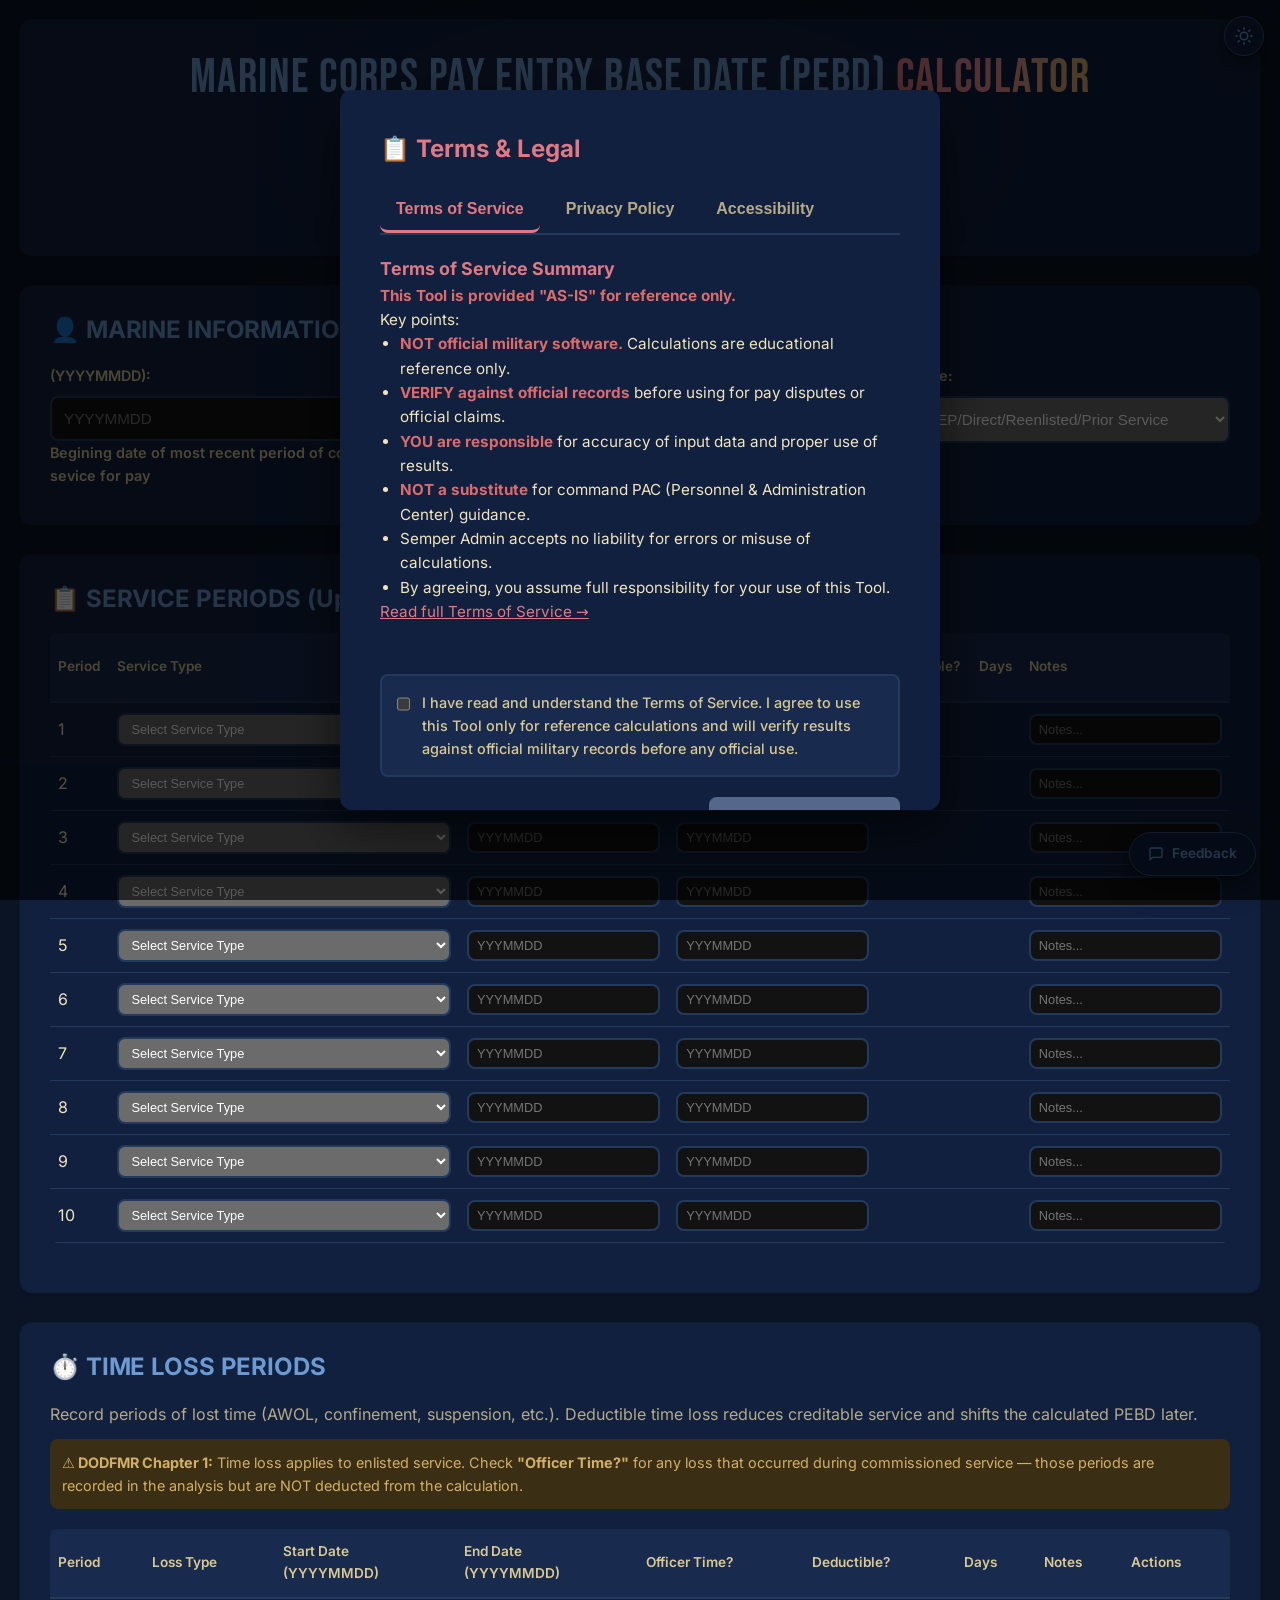
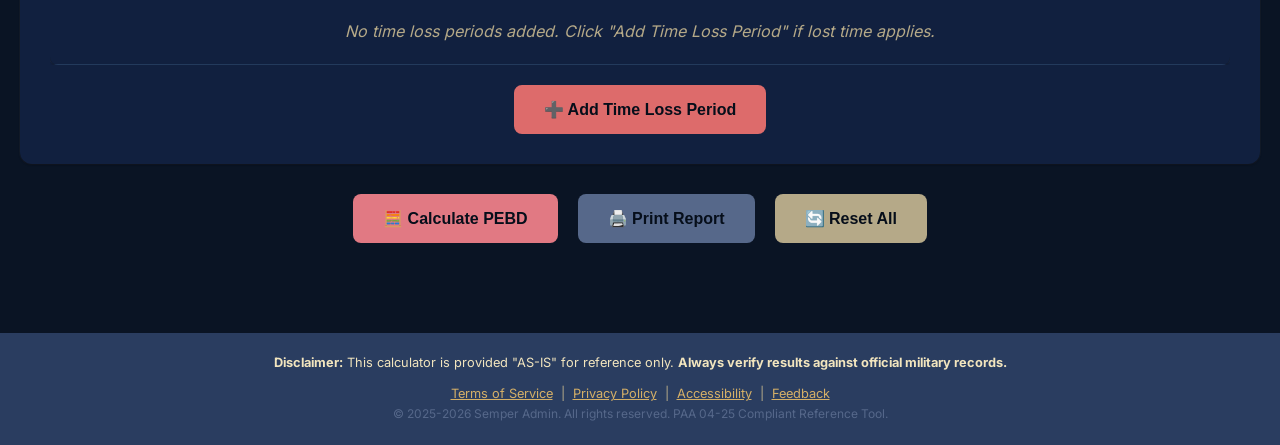
==== commit ba29272b: "Adopt Semper type stack and polish layer (Phase D) Typography (guide section 3), self-hosted with ze" ====
--- a/index.html
+++ b/index.html
@@ -14,6 +14,26 @@
         })();
     </script>
     <style>
+        /* Self-hosted fonts (guide section 3) - no runtime font CDN requests.
+           Files live in assets/fonts/; system stacks cover a saved-offline copy. */
+        @font-face {
+            font-family: 'Inter Variable';
+            font-style: normal;
+            font-display: swap;
+            font-weight: 100 900;
+            src: url('assets/fonts/inter-latin-wght-normal.woff2') format('woff2-variations');
+            unicode-range: U+0000-00FF,U+0131,U+0152-0153,U+02BB-02BC,U+02C6,U+02DA,U+02DC,U+0304,U+0308,U+0329,U+2000-206F,U+20AC,U+2122,U+2191,U+2193,U+2212,U+2215,U+FEFF,U+FFFD;
+        }
+
+        @font-face {
+            font-family: 'Bebas Neue';
+            font-style: normal;
+            font-display: swap;
+            font-weight: 400;
+            src: url('assets/fonts/bebas-neue-latin-400-normal.woff2') format('woff2');
+            unicode-range: U+0000-00FF,U+0131,U+0152-0153,U+02BB-02BC,U+02C6,U+02DA,U+02DC,U+0304,U+0308,U+0329,U+2000-206F,U+20AC,U+2122,U+2191,U+2193,U+2212,U+2215,U+FEFF,U+FFFD;
+        }
+
         /*
          * Semper Admin token layer - Phase B (Semper light palette).
          * Semantic names follow SEMPER-STYLE-GUIDE.md v1.2. Values are the
@@ -23,6 +43,12 @@
          * clear 4.5:1 on cards). A dark-mode pass swaps values here only.
          */
         :root {
+            /* Type (guide section 3) */
+            --font-display: 'Bebas Neue', 'Oswald', system-ui, sans-serif;
+            --font-body: 'Inter Variable', 'Inter', system-ui, sans-serif;
+            /* Hero keyword gradient (9.1); endpoints hold 3:1 large-text AA */
+            --gradient-accent: linear-gradient(95deg, #B82230 0%, #D14150 45%, #8E6E2E 100%);
+
             /* Surfaces */
             --color-background: #F8F4E8;
             --color-card: #FFFCF4;
@@ -100,6 +126,8 @@
            guide's #D14150 to #E17983 to hold WCAG AA in all three roles:
            filled-button surface, text on cards, text on info panels). */
         html.dark {
+            --gradient-accent: linear-gradient(95deg, #E17983 0%, #E98D96 45%, #D4AF67 100%);
+
             /* Surfaces */
             --color-background: #0A1424;
             --color-card: #11203F;
@@ -274,6 +302,53 @@
         html.dark .theme-toggle .icon-moon { display: none; }
         html.dark .theme-toggle .icon-sun { display: block; }
 
+        /* Guide section 9.1: gradient accent on a single hero keyword */
+        .gradient-accent {
+            background: var(--gradient-accent);
+            -webkit-background-clip: text;
+            background-clip: text;
+            -webkit-text-fill-color: transparent;
+            color: transparent;
+        }
+
+        /* Guide section 9.2: ambient bloom behind the header, dark mode only */
+        .header {
+            position: relative;
+            isolation: isolate;
+        }
+
+        .header::before {
+            content: "";
+            position: absolute;
+            top: -40px;
+            left: 50%;
+            transform: translateX(-50%);
+            width: 70%;
+            max-width: 720px;
+            height: 320px;
+            background: radial-gradient(ellipse at center,
+                rgba(225, 121, 131, 0.10) 0%,
+                rgba(42, 61, 96, 0.08) 40%,
+                transparent 75%);
+            pointer-events: none;
+            z-index: -1;
+            filter: blur(20px);
+            opacity: 0;
+            transition: opacity 0.3s ease;
+        }
+
+        html.dark .header::before {
+            opacity: 1;
+        }
+
+        /* Guide section 9.3: floating pill chrome gets backdrop blur */
+        .theme-toggle,
+        .feedback-fab {
+            background: color-mix(in srgb, var(--color-card) 92%, transparent);
+            backdrop-filter: blur(14px);
+            -webkit-backdrop-filter: blur(14px);
+        }
+
         * {
             margin: 0;
             padding: 0;
@@ -281,7 +356,7 @@
         }
         
         body {
-            font-family: 'Segoe UI', Tahoma, Geneva, Verdana, sans-serif;
+            font-family: var(--font-body);
             background-color: var(--color-background);
             color: var(--color-foreground);
             line-height: 1.6;
@@ -304,8 +379,11 @@
         
         .title {
             color: var(--color-heading);
-            font-size: 2.5rem;
-            font-weight: bold;
+            font-family: var(--font-display);
+            font-size: 3rem;
+            font-weight: 400;
+            letter-spacing: 0.03em;
+            line-height: 1.15;
             margin-bottom: 10px;
         }
         
@@ -326,7 +404,9 @@
         .section-title {
             color: var(--color-heading);
             font-size: 1.5rem;
-            font-weight: bold;
+            font-weight: 700;
+            line-height: 1.2;
+            letter-spacing: -0.005em;
             margin-bottom: 20px;
             display: flex;
             align-items: center;
@@ -487,8 +567,11 @@
         }
         
         .pebd-result {
-            font-size: 1.5rem;
-            font-weight: bold;
+            font-family: var(--font-display);
+            font-size: 2.25rem;
+            font-weight: 400;
+            letter-spacing: 0.02em;
+            line-height: 1.1;
             color: var(--color-primary);
         }
         
@@ -948,6 +1031,17 @@
             text-transform: uppercase;
             letter-spacing: 0.5px;
         }
+
+        /* Guide section 8: motion gates behind prefers-reduced-motion */
+        @media (prefers-reduced-motion: reduce) {
+            *, *::before, *::after {
+                animation-duration: 0.01ms !important;
+                animation-iteration-count: 1 !important;
+                transition-duration: 0.01ms !important;
+                scroll-behavior: auto !important;
+            }
+        }
+
     </style>
 </head>
 <body>
@@ -1023,7 +1117,7 @@
     <div class="container">
         <!-- Header -->
         <div class="header">
-            <h1 class="title">MARINE CORPS PAY ENTRY BASE DATE (PEBD) CALCULATOR</h1>
+            <h1 class="title">MARINE CORPS PAY ENTRY BASE DATE (PEBD) <span class="gradient-accent">CALCULATOR</span></h1>
             <p class="subtitle">by Semper Admin - PAA 04-25 Compliant (with Time Loss)</p>
             <p Reference:><a href="https://usmc.sharepoint-mil.us/sites/dcmra_mra_mi_missa/Lists/PAA/DispForm.aspx?ID=127&e=qD8Oj2" target="_blank" style="font-size: 0.9rem; color: var(--color-muted-foreground); text-decoration: underline;">PAA 04-25 - Administrative Guidance on Creditable Service and PEBD</a>
 
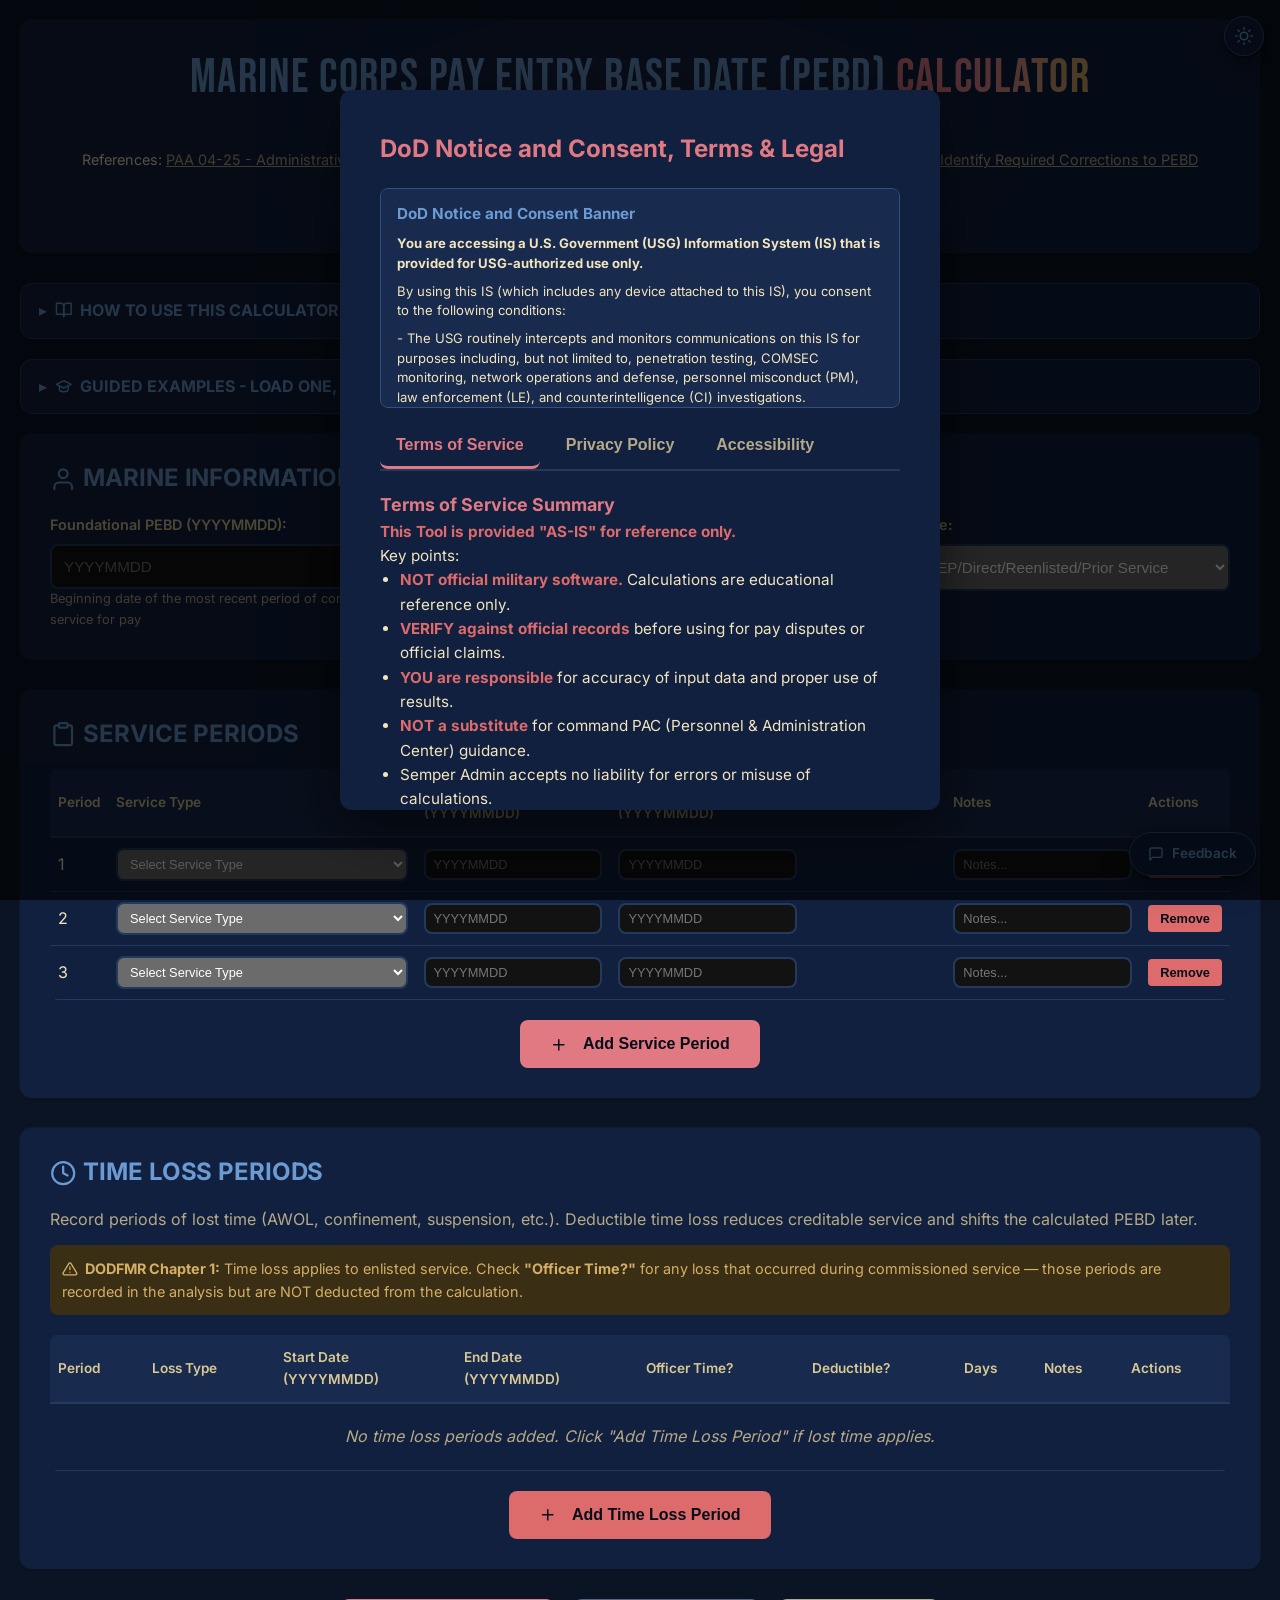
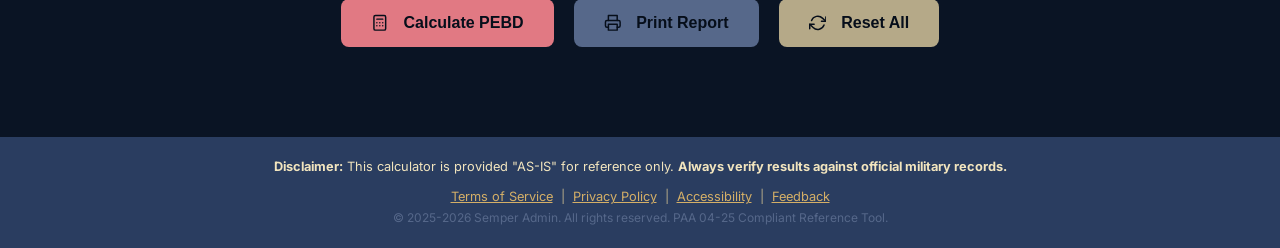
==== commit 044772d6: "Compliance restore, regulatory alignment, guided examples, SVG icons - Combined DoD Notice + legal c" ====
--- a/index.html
+++ b/index.html
@@ -1,8 +1,13 @@
 <!DOCTYPE html>
+<!-- Marine Corps PEBD Calculator - Semper Admin -->
 <html lang="en">
 <head>
     <meta charset="UTF-8">
     <meta name="viewport" content="width=device-width, initial-scale=1.0">
+    <!-- CR-11 Content Security Policy per NIST SP 800-53 SC-18 -->
+    <meta http-equiv="Content-Security-Policy" content="default-src 'self'; style-src 'self' 'unsafe-inline'; script-src 'self' 'unsafe-inline'; img-src 'self' data:; font-src 'self'; connect-src 'self'; object-src 'none'; base-uri 'self'; form-action 'self'">
+    <meta http-equiv="X-Content-Type-Options" content="nosniff">
+    <meta name="referrer" content="no-referrer">
     <title>Marine Corps PEBD Calculator by Semper Admin</title>
     <script>
         // Theme bootstrap: dark is the default; a stored preference wins.
@@ -650,6 +655,7 @@
                 width: 100%;
                 max-width: 300px;
             }
+
         }
         
         .hidden {
@@ -1032,6 +1038,212 @@
             letter-spacing: 0.5px;
         }
 
+
+        /* Mobile chrome fixes (last in the sheet so they win the cascade):
+           the theme toggle anchors to the top of the page and scrolls away
+           instead of floating over form fields; the feedback button leaves
+           fixed positioning and flows as a centered button above the footer
+           so it can never cover inputs or buttons mid-scroll. */
+        @media (max-width: 768px) {
+            .theme-toggle {
+                position: absolute;
+            }
+
+            .feedback-fab {
+                position: static;
+                display: flex;
+                width: max-content;
+                margin: 24px auto 0;
+            }
+
+            .legal-modal {
+                width: calc(100vw - 32px);
+                padding: 24px;
+            }
+
+            td input, td select {
+                min-width: 96px;
+            }
+        }
+
+        /* CR-05 dynamic CUI banners. Purple #6f42c1 is the CUI Registry visual marking. */
+        #cuiTopBanner, #cuiBottomBanner {
+            display: none;
+            background: #6f42c1;
+            color: #ffffff;
+            text-align: center;
+            font-weight: 700;
+            font-size: 0.8rem;
+            letter-spacing: 1px;
+            padding: 4px 8px;
+        }
+        #cuiTopBanner.active, #cuiBottomBanner.active { display: block; }
+        #cuiTopBanner { position: sticky; top: 0; z-index: 9500; }
+        #cuiBottomBanner { position: sticky; bottom: 0; z-index: 9500; }
+
+        /* Toast notifications */
+        .toast-container {
+            position: fixed;
+            top: 20px;
+            right: 20px;
+            z-index: 10000;
+            display: flex;
+            flex-direction: column;
+            gap: 8px;
+            max-width: 360px;
+        }
+        .toast {
+            padding: 12px 16px;
+            background: var(--color-card);
+            color: var(--color-foreground);
+            border: 1px solid var(--color-border);
+            border-radius: 8px;
+            box-shadow: var(--shadow-lg);
+            font-size: 0.9rem;
+            font-weight: 500;
+            opacity: 0;
+            transform: translateX(16px);
+            transition: opacity 0.3s ease, transform 0.3s ease;
+        }
+        .toast.show { opacity: 1; transform: translateX(0); }
+        .toast-success { border-left: 4px solid var(--color-status-fresh); }
+        .toast-error { border-left: 4px solid var(--color-status-stale); }
+        .toast-warning { border-left: 4px solid var(--color-status-aging-strong); }
+        .toast-info { border-left: 4px solid var(--color-status-info); }
+
+        /* Real-time validation icons */
+        .validation-icon {
+            display: inline-block;
+            margin-left: 6px;
+            font-weight: 700;
+        }
+        .validation-valid { color: var(--color-status-fresh); }
+        .validation-warning { color: var(--color-status-aging-strong); }
+        .validation-invalid { color: var(--color-status-stale); }
+        input.input-invalid {
+            border-color: var(--color-status-stale) !important;
+            box-shadow: 0 0 0 2px var(--color-status-stale-bg);
+        }
+
+        /* CR-01 DoD Notice section inside the combined consent gate */
+        .dod-notice {
+            background: var(--color-muted);
+            border: 1px solid var(--color-border-strong);
+            border-radius: 8px;
+            padding: 14px 16px;
+            margin-bottom: 16px;
+            max-height: 220px;
+            overflow-y: auto;
+            font-size: 0.82rem;
+            line-height: 1.5;
+        }
+        .dod-notice h3 {
+            margin: 0 0 8px 0;
+            color: var(--color-heading);
+            font-size: 0.95rem;
+        }
+        .dod-notice p { margin: 0 0 8px 0; }
+        .legal-modal-button-decline {
+            background: var(--color-status-stale);
+            color: #ffffff;
+        }
+
+        /* Inline UI icons - replace emoji with consistent stroke SVGs */
+        .ui-icon {
+            width: 1.1em;
+            height: 1.1em;
+            vertical-align: -0.18em;
+            margin-right: 7px;
+            display: inline-block;
+            flex-shrink: 0;
+        }
+
+        /* How-to-use and guided example panels */
+        details.guide-details {
+            background: var(--color-card);
+            border: 1px solid var(--color-border);
+            border-radius: 12px;
+            margin-bottom: 20px;
+            overflow: hidden;
+        }
+        details.guide-details summary {
+            cursor: pointer;
+            padding: 14px 18px;
+            font-weight: 700;
+            color: var(--color-heading);
+            list-style: none;
+            user-select: none;
+        }
+        details.guide-details summary::-webkit-details-marker { display: none; }
+        details.guide-details summary::before {
+            content: '▸';
+            display: inline-block;
+            margin-right: 8px;
+            transition: transform 0.15s ease;
+        }
+        details.guide-details[open] summary::before { transform: rotate(90deg); }
+        .guide-body {
+            padding: 0 18px 18px 18px;
+            font-size: 0.92rem;
+            line-height: 1.6;
+        }
+        .guide-body ol { margin: 8px 0 8px 22px; }
+        .guide-body li { margin-bottom: 6px; }
+        .guide-note {
+            background: var(--color-muted);
+            border-left: 4px solid var(--color-primary);
+            padding: 10px 12px;
+            border-radius: 6px;
+            margin-top: 10px;
+            font-size: 0.85rem;
+        }
+        .example-grid {
+            display: grid;
+            grid-template-columns: repeat(auto-fit, minmax(280px, 1fr));
+            gap: 14px;
+            padding: 0 18px 18px 18px;
+        }
+        .example-card {
+            background: var(--color-muted);
+            border: 1px solid var(--color-border);
+            border-radius: 10px;
+            padding: 14px;
+            display: flex;
+            flex-direction: column;
+            gap: 8px;
+        }
+        .example-card h4 {
+            margin: 0;
+            font-size: 0.95rem;
+            color: var(--color-heading);
+        }
+        .example-card p {
+            margin: 0;
+            font-size: 0.82rem;
+            color: var(--color-muted-foreground);
+            flex-grow: 1;
+        }
+        .example-expect {
+            font-size: 0.8rem;
+            font-weight: 600;
+            color: var(--color-foreground);
+            background: var(--color-card);
+            border: 1px dashed var(--color-border-strong);
+            border-radius: 6px;
+            padding: 6px 8px;
+        }
+        .example-load-btn {
+            align-self: flex-start;
+            background: var(--color-primary);
+            color: var(--color-primary-foreground);
+            border: none;
+            border-radius: 8px;
+            padding: 8px 14px;
+            font-weight: 600;
+            cursor: pointer;
+        }
+        .example-load-btn:hover { background: var(--color-primary-hover); }
+
         /* Guide section 8: motion gates behind prefers-reduced-motion */
         @media (prefers-reduced-motion: reduce) {
             *, *::before, *::after {
@@ -1045,15 +1257,31 @@
     </style>
 </head>
 <body>
-    <!-- Legal Consent Modal -->
-    <div id="legalModal" class="legal-modal-overlay">
+    <!-- CR-05 CUI top banner, hidden until the form contains data -->
+    <div id="cuiTopBanner" aria-live="polite">CUI//SP-PRVCY</div>
+
+    <div id="toastContainer" class="toast-container" aria-live="polite"></div>
+
+    <!-- Combined DoD Notice and Consent + Legal gate (CR-01, DoDI 8500.01 Encl 3) -->
+    <div id="legalModal" class="legal-modal-overlay" role="dialog" aria-modal="true" aria-labelledby="dodBannerTitle">
         <div class="legal-modal">
-            <div class="legal-modal-header">📋 Terms & Legal</div>
+            <div class="legal-modal-header">DoD Notice and Consent, Terms & Legal</div>
+
+            <div class="dod-notice" id="dodNotice">
+                <h3 id="dodBannerTitle">DoD Notice and Consent Banner</h3>
+                <p><strong>You are accessing a U.S. Government (USG) Information System (IS) that is provided for USG-authorized use only.</strong></p>
+                <p>By using this IS (which includes any device attached to this IS), you consent to the following conditions:</p>
+                <p>- The USG routinely intercepts and monitors communications on this IS for purposes including, but not limited to, penetration testing, COMSEC monitoring, network operations and defense, personnel misconduct (PM), law enforcement (LE), and counterintelligence (CI) investigations.</p>
+                <p>- At any time, the USG inspects and seizes data stored on this IS.</p>
+                <p>- Communications using, or data stored on, this IS are not private, are subject to routine monitoring, interception, and search, and are disclosed or used for any USG-authorized purpose.</p>
+                <p>- This IS includes security measures (e.g., authentication and access controls) to protect USG interests, not for your personal benefit or privacy.</p>
+                <p>- Notwithstanding the above, using this IS does not constitute consent to PM, LE or CI investigative searching or monitoring of the content of privileged communications, or work product, related to personal representation or services by attorneys, psychotherapists, or clergy, and their assistants. Such communications and work product are private and confidential. See User Agreement for details.</p>
+            </div>
 
             <div class="legal-modal-tabs">
-                <button class="legal-modal-tab-button active" onclick="switchLegalTab('terms')">Terms of Service</button>
-                <button class="legal-modal-tab-button" onclick="switchLegalTab('privacy')">Privacy Policy</button>
-                <button class="legal-modal-tab-button" onclick="switchLegalTab('accessibility')">Accessibility</button>
+                <button class="legal-modal-tab-button active" onclick="switchLegalTab('terms', this)">Terms of Service</button>
+                <button class="legal-modal-tab-button" onclick="switchLegalTab('privacy', this)">Privacy Policy</button>
+                <button class="legal-modal-tab-button" onclick="switchLegalTab('accessibility', this)">Accessibility</button>
             </div>
 
             <div id="terms-tab" class="legal-modal-tab active">
@@ -1081,7 +1309,7 @@
                         <li>✓ All calculations run in your browser only</li>
                         <li>✓ Nothing is sent to external servers</li>
                         <li>✓ No analytics or tracking code</li>
-                        <li>✓ No cookies, localStorage, or database storage</li>
+                        <li>✓ No cookies and no database storage. Browser local storage holds only your consent flag and theme choice - never calculation data</li>
                         <li>✓ Your military data stays on your device</li>
                         <li>✓ You control all exports and prints</li>
                     </ul>
@@ -1106,11 +1334,12 @@
 
             <div class="legal-modal-checkbox">
                 <input type="checkbox" id="agreeCheckbox" onchange="updateAgreeButton()">
-                <label for="agreeCheckbox">I have read and understand the Terms of Service. I agree to use this Tool only for reference calculations and will verify results against official military records before any official use.</label>
+                <label for="agreeCheckbox">I acknowledge the DoD Notice and Consent conditions above, and I have read and understand the Terms of Service. I agree to use this Tool only for reference calculations and will verify results against official military records before any official use.</label>
             </div>
 
             <div class="legal-modal-buttons">
-                <button class="legal-modal-button legal-modal-button-accept" id="agreeButton" disabled onclick="acceptLegalTerms()">I Agree & Continue</button>
+                <button class="legal-modal-button legal-modal-button-accept" id="agreeButton" disabled onclick="acceptLegalTerms()">I Acknowledge, Consent & Continue</button>
+                <button class="legal-modal-button legal-modal-button-decline" onclick="declineLegalTerms()">Decline and Exit</button>
             </div>
         </div>
     </div>
@@ -1119,8 +1348,10 @@
         <div class="header">
             <h1 class="title">MARINE CORPS PAY ENTRY BASE DATE (PEBD) <span class="gradient-accent">CALCULATOR</span></h1>
             <p class="subtitle">by Semper Admin - PAA 04-25 Compliant (with Time Loss)</p>
-            <p Reference:><a href="https://usmc.sharepoint-mil.us/sites/dcmra_mra_mi_missa/Lists/PAA/DispForm.aspx?ID=127&e=qD8Oj2" target="_blank" style="font-size: 0.9rem; color: var(--color-muted-foreground); text-decoration: underline;">PAA 04-25 - Administrative Guidance on Creditable Service and PEBD</a>
-
+            <p style="font-size: 0.9rem;">References:
+                <a href="https://usmc.sharepoint-mil.us/sites/dcmra_mra_mi_missa/Lists/PAA/DispForm.aspx?ID=127&amp;e=qD8Oj2" target="_blank" rel="noopener" style="color: var(--color-muted-foreground); text-decoration: underline;">PAA 04-25 - Administrative Guidance on Creditable Service and PEBD</a>
+                <span style="color: var(--color-muted-foreground);">|</span>
+                <a href="https://www.marines.mil/News/Messages/Messages-Display/Article/4409903/marine-corps-total-force-system-advisory-to-identify-required-corrections-to-pa/" target="_blank" rel="noopener" style="color: var(--color-muted-foreground); text-decoration: underline;">MARADMIN 052/26 - MCTFS Advisory to Identify Required Corrections to PEBD</a>
             </p>
             <a class="header-nav-link" href="pay-comparison.html">
                 <svg class="feedback-icon" viewBox="0 0 24 24" fill="none" stroke="currentColor" stroke-width="2" stroke-linecap="round" stroke-linejoin="round" aria-hidden="true"><line x1="12" y1="20" x2="12" y2="10"></line><line x1="18" y1="20" x2="18" y2="4"></line><line x1="6" y1="20" x2="6" y2="16"></line></svg>
@@ -1128,14 +1359,72 @@
             </a>
         </div>
 
+        <!-- How To Use -->
+        <details class="guide-details">
+            <summary><svg class="ui-icon" viewBox="0 0 24 24" fill="none" stroke="currentColor" stroke-width="2" stroke-linecap="round" stroke-linejoin="round" aria-hidden="true"><path d="M2 3h6a4 4 0 0 1 4 4v14a3 3 0 0 0-3-3H2z"></path><path d="M22 3h-6a4 4 0 0 0-4 4v14a3 3 0 0 1 3-3h7z"></path></svg>HOW TO USE THIS CALCULATOR</summary>
+            <div class="guide-body">
+                <ol>
+                    <li><strong>Enter the Foundational PEBD.</strong> This is the beginning date of the Marine's most recent period of continuous service for pay, in YYYYMMDD format (example: 20240115). Validate it against the DD Form 4 or DD Form 1966.</li>
+                    <li><strong>Select Marine Status and Pathway Type.</strong> The pathway drives special rules - Military Academy service credits only on enlisted pathways (PAA 04-25 para 4.b.4).</li>
+                    <li><strong>Add each period of prior service.</strong> One row per separate period, with service type and inclusive start/end dates. The Creditable column updates as you type - a green check in the Days column means the dates are valid. Use "Add Service Period" for more rows.</li>
+                    <li><strong>Record any time loss.</strong> Add a row for AWOL, confinement, or other lost time. Deductible loss is computed on the 30-day basis per DODFMR Vol 7A Ch 1 and reduces creditable service. Check "Officer Time?" for loss during commissioned service - it is recorded but not deducted.</li>
+                    <li><strong>Click Calculate PEBD.</strong> The breakdown shows the PAA 04-25 six-step method: begin totals, end totals, difference, +1 inclusive day per period, time loss, and the normalized result subtracted from the foundational PEBD.</li>
+                    <li><strong>Act on the result.</strong> Print the CUI-marked report, send the MMPB-21 escalation package if the PEBD of record needs correction (MARADMIN 052/26), or open the Pay Comparison tool to quantify the pay impact.</li>
+                </ol>
+                <div class="guide-note">
+                    <strong>Verify before official use.</strong> This tool is a reference. Confirm every result against source documents (DD Form 4, DD Form 214, NAVMC 763) and the MCTFS D188 remark before submitting a correction.
+                </div>
+            </div>
+        </details>
+
+        <!-- Guided Examples -->
+        <details class="guide-details">
+            <summary><svg class="ui-icon" viewBox="0 0 24 24" fill="none" stroke="currentColor" stroke-width="2" stroke-linecap="round" stroke-linejoin="round" aria-hidden="true"><path d="M22 10L12 5 2 10l10 5 10-5z"></path><path d="M6 12.5V17c0 1.66 2.69 3 6 3s6-1.34 6-3v-4.5"></path></svg>GUIDED EXAMPLES - LOAD ONE, THEN CLICK CALCULATE</summary>
+            <div class="guide-body" style="padding-bottom: 0;">
+                <p style="margin: 0 0 12px 0;">Each example fills the form for you. Review the inputs to see how they are entered, click <strong>Calculate PEBD</strong>, and compare the result against the expected value on the card.</p>
+            </div>
+            <div class="example-grid">
+                <div class="example-card">
+                    <h4>1. Single Prior Enlistment</h4>
+                    <p>The simplest case - one creditable period of prior Navy service. Watch the end-day rule (Dec 15 needs no adjustment) and the +1 inclusive day.</p>
+                    <div class="example-expect">Expected: 3y 6m 15d creditable, PEBD 20200630</div>
+                    <button class="example-load-btn" onclick="loadExample(0)">Load Example</button>
+                </div>
+                <div class="example-card">
+                    <h4>2. PAA 04-25 Official Example</h4>
+                    <p>The worked example from PAA 04-25 Section 6 - pre-1985 DEP plus two active periods, +1 day for each of the three periods.</p>
+                    <div class="example-expect">Expected: 8y 7m 24d creditable, PEBD 19861116</div>
+                    <button class="example-load-btn" onclick="loadExample(1)">Load Example</button>
+                </div>
+                <div class="example-card">
+                    <h4>3. DODFMR Lost Time (AWOL)</h4>
+                    <p>The worked example from DODFMR Vol 7A Ch 1 - one enlistment with 0y 1m 7d of AWOL deducted on the 30-day basis.</p>
+                    <div class="example-expect">Expected: 2y 11m 16d creditable, PEBD 20140304</div>
+                    <button class="example-load-btn" onclick="loadExample(2)">Load Example</button>
+                </div>
+                <div class="example-card">
+                    <h4>4. Military Academy Service</h4>
+                    <p>Academy time credits on the enlisted pathway. After calculating, switch Pathway Type to Officer and recalculate - the credit disappears per PAA 04-25 para 4.b.4.</p>
+                    <div class="example-expect">Expected (Enlisted): 3y 9m 25d, PEBD 20210806. Officer pathway: no change</div>
+                    <button class="example-load-btn" onclick="loadExample(3)">Load Example</button>
+                </div>
+                <div class="example-card">
+                    <h4>5. Creditable and Non-Creditable Mix</h4>
+                    <p>Post-1989 DEP without IDT drills is excluded, the active period counts. The analysis table shows Yes/No creditability per row.</p>
+                    <div class="example-expect">Expected: 3y 0m 0d creditable, PEBD 20200301</div>
+                    <button class="example-load-btn" onclick="loadExample(4)">Load Example</button>
+                </div>
+            </div>
+        </details>
+
         <!-- Marine Information -->
         <div class="section">
-            <h2 class="section-title">👤 MARINE INFORMATION</h2>
+            <h2 class="section-title"><svg class="ui-icon" viewBox="0 0 24 24" fill="none" stroke="currentColor" stroke-width="2" stroke-linecap="round" stroke-linejoin="round" aria-hidden="true"><path d="M20 21v-2a4 4 0 0 0-4-4H8a4 4 0 0 0-4 4v2"></path><circle cx="12" cy="7" r="4"></circle></svg>MARINE INFORMATION</h2>
             <div class="grid grid-3">
                 <div class="form-group">
-                    <label for="foundationalPEBD">(YYYYMMDD):</label>
-                    <input type="text" id="foundationalPEBD" placeholder="YYYYMMDD" maxlength="8">
-                     <label for="foundationalPEBD">Begining date of most recent period of continuous sevice for pay</label>
+                    <label for="foundationalPEBD">Foundational PEBD (YYYYMMDD):</label>
+                    <input type="text" id="foundationalPEBD" placeholder="YYYYMMDD" maxlength="8" oninput="refreshCuiBanner()">
+                    <span style="font-size: 0.8rem; color: var(--color-muted-foreground);">Beginning date of the most recent period of continuous service for pay</span>
                 </div>
                 <div class="form-group">
                     <label for="marineStatus">Marine Status:</label>
@@ -1146,7 +1435,7 @@
                 </div>
                 <div class="form-group">
                     <label for="pathwayType">Pathway Type:</label>
-                    <select id="pathwayType">
+                    <select id="pathwayType" onchange="updateAllPeriods()">
                         <option value="Enlisted DEP/Direct/Reenlisted/Prior Service">Enlisted DEP/Direct/Reenlisted/Prior Service</option>
                         <option value="Officer OCC/PLC/NROTC/Academy">Officer OCC/PLC/NROTC/Academy</option>
                     </select>
@@ -1156,7 +1445,7 @@
 
         <!-- Service Periods -->
         <div class="section">
-            <h2 class="section-title">📋 SERVICE PERIODS (Up to 10)</h2>
+            <h2 class="section-title"><svg class="ui-icon" viewBox="0 0 24 24" fill="none" stroke="currentColor" stroke-width="2" stroke-linecap="round" stroke-linejoin="round" aria-hidden="true"><path d="M16 4h2a2 2 0 0 1 2 2v14a2 2 0 0 1-2 2H6a2 2 0 0 1-2-2V6a2 2 0 0 1 2-2h2"></path><rect x="8" y="2" width="8" height="4" rx="1" ry="1"></rect></svg>SERVICE PERIODS</h2>
             <div class="table-container">
                 <table id="periodsTable">
                     <thead>
@@ -1168,6 +1457,7 @@
                             <th>Creditable?</th>
                             <th>Days</th>
                             <th>Notes</th>
+                            <th>Actions</th>
                         </tr>
                     </thead>
                     <tbody id="periodsBody">
@@ -1175,16 +1465,19 @@
                     </tbody>
                 </table>
             </div>
+            <div style="display: flex; justify-content: center;">
+                <button class="btn-primary" onclick="addServicePeriod()"><svg class="ui-icon" viewBox="0 0 24 24" fill="none" stroke="currentColor" stroke-width="2" stroke-linecap="round" stroke-linejoin="round" aria-hidden="true"><line x1="12" y1="5" x2="12" y2="19"></line><line x1="5" y1="12" x2="19" y2="12"></line></svg>Add Service Period</button>
+            </div>
         </div>
 
         <!-- Time Loss Periods -->
         <div class="section">
-            <h2 class="section-title">⏱️ TIME LOSS PERIODS</h2>
+            <h2 class="section-title"><svg class="ui-icon" viewBox="0 0 24 24" fill="none" stroke="currentColor" stroke-width="2" stroke-linecap="round" stroke-linejoin="round" aria-hidden="true"><circle cx="12" cy="12" r="10"></circle><polyline points="12 6 12 12 16 14"></polyline></svg>TIME LOSS PERIODS</h2>
             <p style="margin-bottom: 12px; color: var(--color-muted-foreground);">
                 Record periods of lost time (AWOL, confinement, suspension, etc.). Deductible time loss reduces creditable service and shifts the calculated PEBD later.
             </p>
             <p class="time-loss-note">
-                <strong>⚠️ DODFMR Chapter 1:</strong> Time loss applies to enlisted service. Check <strong>"Officer Time?"</strong> for any loss that occurred during commissioned service — those periods are recorded in the analysis but are NOT deducted from the calculation.
+                <strong><svg class="ui-icon" viewBox="0 0 24 24" fill="none" stroke="currentColor" stroke-width="2" stroke-linecap="round" stroke-linejoin="round" aria-hidden="true"><path d="M10.29 3.86L1.82 18a2 2 0 0 0 1.71 3h16.94a2 2 0 0 0 1.71-3L13.71 3.86a2 2 0 0 0-3.42 0z"></path><line x1="12" y1="9" x2="12" y2="13"></line><line x1="12" y1="17" x2="12.01" y2="17"></line></svg>DODFMR Chapter 1:</strong> Time loss applies to enlisted service. Check <strong>"Officer Time?"</strong> for any loss that occurred during commissioned service — those periods are recorded in the analysis but are NOT deducted from the calculation.
             </p>
             <div class="table-container">
                 <table id="timeLossTable" aria-label="Time loss periods entry table">
@@ -1207,28 +1500,28 @@
                 </table>
             </div>
             <div style="display: flex; justify-content: center;">
-                <button class="btn-danger" onclick="addTimeLossPeriod()">➕ Add Time Loss Period</button>
+                <button class="btn-danger" onclick="addTimeLossPeriod()"><svg class="ui-icon" viewBox="0 0 24 24" fill="none" stroke="currentColor" stroke-width="2" stroke-linecap="round" stroke-linejoin="round" aria-hidden="true"><line x1="12" y1="5" x2="12" y2="19"></line><line x1="5" y1="12" x2="19" y2="12"></line></svg>Add Time Loss Period</button>
             </div>
         </div>
 
         <!-- Control Buttons -->
         <div class="button-container">
             <button class="btn-primary" onclick="calculatePEBD()">
-                🧮 Calculate PEBD
+                <svg class="ui-icon" viewBox="0 0 24 24" fill="none" stroke="currentColor" stroke-width="2" stroke-linecap="round" stroke-linejoin="round" aria-hidden="true"><rect x="4" y="2" width="16" height="20" rx="2"></rect><line x1="8" y1="7" x2="16" y2="7"></line><line x1="8" y1="12" x2="8.01" y2="12"></line><line x1="12" y1="12" x2="12.01" y2="12"></line><line x1="16" y1="12" x2="16.01" y2="12"></line><line x1="8" y1="16" x2="8.01" y2="16"></line><line x1="12" y1="16" x2="12.01" y2="16"></line><line x1="16" y1="16" x2="16.01" y2="16"></line></svg>Calculate PEBD
             </button>
             <button class="btn-success" id="printBtn" onclick="printReport()" disabled>
-                🖨️ Print Report
+                <svg class="ui-icon" viewBox="0 0 24 24" fill="none" stroke="currentColor" stroke-width="2" stroke-linecap="round" stroke-linejoin="round" aria-hidden="true"><polyline points="6 9 6 2 18 2 18 9"></polyline><path d="M6 18H4a2 2 0 0 1-2-2v-5a2 2 0 0 1 2-2h16a2 2 0 0 1 2 2v5a2 2 0 0 1-2 2h-2"></path><rect x="6" y="14" width="12" height="8"></rect></svg>Print Report
             </button>
             <button class="btn-secondary" onclick="resetAll()">
-                🔄 Reset All
+                <svg class="ui-icon" viewBox="0 0 24 24" fill="none" stroke="currentColor" stroke-width="2" stroke-linecap="round" stroke-linejoin="round" aria-hidden="true"><polyline points="23 4 23 10 17 10"></polyline><polyline points="1 20 1 14 7 14"></polyline><path d="M3.51 9a9 9 0 0 1 14.85-3.36L23 10M1 14l4.64 4.36A9 9 0 0 0 20.49 15"></path></svg>Reset All
             </button>
         </div>
 
         <!-- Results -->
         <div id="results" class="hidden">
             <div class="results">
-                <h2 class="section-title">📊 CALCULATION BREAKDOWN<span class="legal-badge">Reference Only</span></h2>
-                <p style="font-size: 0.9rem; color: var(--color-status-aging-strong); margin: 0 0 20px 0; padding: 12px; background-color: var(--color-status-aging-bg); border-radius: 8px;"><strong>⚠️ Not for official use:</strong> Always verify against official military records (DD Form 4, DD Form 214, NAVMC 763) and contact your PAC for official PEBD disputes.</p>
+                <h2 class="section-title"><svg class="ui-icon" viewBox="0 0 24 24" fill="none" stroke="currentColor" stroke-width="2" stroke-linecap="round" stroke-linejoin="round" aria-hidden="true"><line x1="18" y1="20" x2="18" y2="10"></line><line x1="12" y1="20" x2="12" y2="4"></line><line x1="6" y1="20" x2="6" y2="14"></line></svg>CALCULATION BREAKDOWN<span class="legal-badge">Reference Only</span></h2>
+                <p style="font-size: 0.9rem; color: var(--color-status-aging-strong); margin: 0 0 20px 0; padding: 12px; background-color: var(--color-status-aging-bg); border-radius: 8px;"><strong><svg class="ui-icon" viewBox="0 0 24 24" fill="none" stroke="currentColor" stroke-width="2" stroke-linecap="round" stroke-linejoin="round" aria-hidden="true"><path d="M10.29 3.86L1.82 18a2 2 0 0 0 1.71 3h16.94a2 2 0 0 0 1.71-3L13.71 3.86a2 2 0 0 0-3.42 0z"></path><line x1="12" y1="9" x2="12" y2="13"></line><line x1="12" y1="17" x2="12.01" y2="17"></line></svg>Not for official use:</strong> Always verify against official military records (DD Form 4, DD Form 214, NAVMC 763) and contact your PAC for official PEBD disputes.</p>
 
                 <!-- Summary -->
                 <div class="result-highlight">
@@ -1308,6 +1601,19 @@
                     </div>
                 </div>
 
+                <!-- MMPB-21 Escalation Package (MARADMIN 052/26 Step 3) -->
+                <div class="companion-prompt">
+                    <p class="companion-prompt-title">Escalate to MMPB-21</p>
+                    <p class="companion-prompt-text">If the calculated PEBD differs from the PEBD of record and PAC has validated the discrepancy against the OMPF and the MCTFS D188 remark, send the pre-filled correction package to MMPB-21 per <a href="https://www.marines.mil/News/Messages/Messages-Display/Article/4409903/marine-corps-total-force-system-advisory-to-identify-required-corrections-to-pa/" target="_blank" rel="noopener" style="color: var(--color-primary); text-decoration: underline;">MARADMIN 052/26</a>.</p>
+                    <div class="companion-actions">
+                        <button class="companion-open-btn" type="button" onclick="emailMmpb21Package()">
+                            <svg class="feedback-icon" viewBox="0 0 24 24" fill="none" stroke="currentColor" stroke-width="2" stroke-linecap="round" stroke-linejoin="round" aria-hidden="true"><path d="M4 4h16c1.1 0 2 .9 2 2v12c0 1.1-.9 2-2 2H4c-1.1 0-2-.9-2-2V6c0-1.1.9-2 2-2z"></path><polyline points="22,6 12,13 2,6"></polyline></svg>
+                            Email MMPB-21 Package
+                        </button>
+                    </div>
+                    <p class="companion-note">Opens your mail client with a CUI-marked summary addressed to SMB_Pay_Entry_Base_Date_Correction@usmc.mil. Attach the printed report before sending.</p>
+                </div>
+
                 <!-- Pay Comparison Handoff -->
                 <div class="companion-prompt">
                     <p class="companion-prompt-title">Next Step: Compare Pay Impact</p>
@@ -1337,7 +1643,7 @@
 
     <script>
         // Feedback form — replace with your form's URL (all feedback links on the page use this)
-        const FEEDBACK_FORM_URL = "REPLACE_WITH_YOUR_FEEDBACK_FORM_URL";
+        const FEEDBACK_FORM_URL = "https://forms.osi.apps.mil/r/k5QWzJDL9P";
 
         document.addEventListener('DOMContentLoaded', () => {
             document.querySelectorAll('.feedback-link').forEach(link => {
@@ -1351,7 +1657,19 @@
             try { localStorage.setItem('semper_theme', dark ? 'dark' : 'light'); } catch (e) {}
         }
 
-        // Service Type Definitions from PAA 04-25
+        // CR-10 single source compliance configuration
+        window.COMPLIANCE_CONFIG = {
+            appName: 'Marine Corps PEBD Calculator',
+            appOwner: 'USMC MMPB-21',
+            cuiMarking: 'CUI//SP-PRVCY',
+            mmpb21Mailto: 'SMB_Pay_Entry_Base_Date_Correction@usmc.mil',
+            paaReference: 'https://usmc.sharepoint-mil.us/sites/dcmra_mra_mi_missa/Lists/PAA/DispForm.aspx?ID=127&e=qD8Oj2',
+            maradminReference: 'https://www.marines.mil/News/Messages/Messages-Display/Article/4409903/marine-corps-total-force-system-advisory-to-identify-required-corrections-to-pa/'
+        };
+
+        // Service Type Definitions from PAA 04-25.
+        // DEP creditability follows DODFMR Vol 7A - before 1 Jan 1985 creditable,
+        // on or after only with post-1989 IDT drills.
         const SERVICE_TYPES = {
             "Regular Army": { creditable: true, category: "Active" },
             "Regular Navy": { creditable: true, category: "Active" },
@@ -1366,24 +1684,91 @@
             "Army National Guard": { creditable: true, category: "Reserve" },
             "Air National Guard": { creditable: true, category: "Reserve" },
             "PHS Commissioned Corps": { creditable: true, category: "Other" },
-            "NOAA": { creditable: true, category: "Other" },
+            "PHS Reserve Corps": { creditable: true, category: "Other" },
+            "NOAA Officer Service": { creditable: true, category: "Other" },
+            "NOAA Deck Officer Service": { creditable: true, category: "Other" },
             "Military Academy Service": { creditable: true, category: "Academy" },
+            "Fleet Reserve": { creditable: true, category: "Reserve" },
+            "Fleet Marine Corps Reserve": { creditable: true, category: "Reserve" },
+            "Cadet/Midshipman Service (Non-Commissioned)": { creditable: true, category: "Academy" },
+            "Temporary Coast Guard Reserve": { creditable: true, category: "Reserve" },
             "ROTC (Post 1979 w/Reserve)": { creditable: true, category: "ROTC" },
             "ROTC (1964-1979)": { creditable: false, category: "ROTC" },
+            "ROTC (Pre-1964)": { creditable: false, category: "ROTC" },
+            "Service with Retired Pay": { creditable: true, category: "Retired" },
+            "Medical Retention Service": { creditable: true, category: "Medical" },
+            "Under-age Service (Valid Enlistment)": { creditable: true, category: "Special" },
+            "Service Terminated by Desertion": { creditable: true, category: "Special" },
+            "Detailed Service (Other Agency)": { creditable: true, category: "Special" },
+            "Service Before 10 Jan 1962": { creditable: true, category: "Historical" },
             "Philippine Army Officer": { creditable: false, category: "Excluded" },
             "State Guard": { creditable: false, category: "Excluded" },
+            "Territorial Guard": { creditable: false, category: "Excluded" },
+            "Home Guard": { creditable: false, category: "Excluded" },
+            "Emergency Officers Retired List": { creditable: false, category: "Excluded" },
             "AFHPSP/FAP (Post 1981)": { creditable: false, category: "Excluded" },
+            "USUHS Student (DOM)": { creditable: false, category: "Excluded" },
+            "Inactive National Guard": { creditable: false, category: "Excluded" },
             "Delayed Entry Program (Before January 1985)": { creditable: true, category: "DEP" },
-            "Delayed Entry Program (on or after January 1985)": { creditable: false, category: "DEP" }
+            "Delayed Entry Program (1985-1989 No IDT)": { creditable: false, category: "DEP" },
+            "Delayed Entry Program (Post 1989 w/IDT)": { creditable: true, category: "DEP" },
+            "Delayed Entry Program (Post 1989 No IDT)": { creditable: false, category: "DEP" }
         };
 
-        // Time Loss Types from PAA 04-25 / DODFMR
+        // Academy service credits toward PEBD only on enlisted pathways (PAA 04-25)
+        function isServiceCreditable(serviceType, pathwayType) {
+            if (serviceType === "Military Academy Service") {
+                return !(pathwayType && pathwayType.includes("Officer"));
+            }
+            return SERVICE_TYPES[serviceType]?.creditable || false;
+        }
+
+        // Toast notifications replace alert() dialogs
+        function showToast(message, type = 'info', duration = 3500) {
+            const container = document.getElementById('toastContainer');
+            if (!container) return;
+            const toast = document.createElement('div');
+            toast.className = `toast toast-${type}`;
+            toast.textContent = message;
+            container.appendChild(toast);
+            requestAnimationFrame(() => toast.classList.add('show'));
+            setTimeout(() => {
+                toast.classList.remove('show');
+                setTimeout(() => toast.remove(), 300);
+            }, duration);
+        }
+
+        // CR-05 dynamic CUI banners - visible only while the form holds data
+        function hasFormData() {
+            const pebd = document.getElementById('foundationalPEBD');
+            if (pebd && pebd.value.trim()) return true;
+            const inputs = document.querySelectorAll('[data-period][data-field], [data-timeloss][data-field]');
+            for (const el of inputs) {
+                if (el.type === 'checkbox') { if (el.checked) return true; }
+                else if (el.value && String(el.value).trim()) return true;
+            }
+            return false;
+        }
+        function refreshCuiBanner() {
+            const on = hasFormData();
+            document.getElementById('cuiTopBanner')?.classList.toggle('active', on);
+            document.getElementById('cuiBottomBanner')?.classList.toggle('active', on);
+        }
+
+        // Time Loss Types per DODFMR Vol 7A Ch 1 Table 1-2.
+        // Authorized leave and authorized excess leave are creditable (Rule 1).
+        // Unauthorized absence, desertion, confinement with conviction, and
+        // misconduct disease/injury over one day are not creditable (Rules 3-9).
         const TIME_LOSS_TYPES = {
             "AWOL (Absence Without Leave)": { deductible: true, category: "Unauthorized Absence" },
             "Desertion": { deductible: true, category: "Unauthorized Absence" },
             "Confinement (Court-Martial)": { deductible: true, category: "Disciplinary" },
-            "Confinement (Civil)": { deductible: true, category: "Disciplinary" },
-            "Suspension from Duty": { deductible: true, category: "Disciplinary" },
+            "Confinement (Civil, Convicted)": { deductible: true, category: "Disciplinary" },
+            "Misconduct Disease/Injury (Alcohol/Drugs)": { deductible: true, category: "Disciplinary" },
+            "Unauthorized Absence (Other)": { deductible: true, category: "Unauthorized Absence" },
+            "Dropped from Rolls": { deductible: true, category: "Administrative" },
+            "Excess Leave (Unauthorized)": { deductible: true, category: "Administrative" },
+            "Excess Leave (Authorized)": { deductible: false, category: "Administrative" },
             "Administrative Leave (Pending Investigation)": { deductible: false, category: "Administrative" },
             "Emergency Leave": { deductible: false, category: "Administrative" },
             "Ordinary Leave": { deductible: false, category: "Administrative" },
@@ -1391,11 +1776,40 @@
             "Maternity/Paternity Leave": { deductible: false, category: "Administrative" },
             "TDY/TAD": { deductible: false, category: "Duty" },
             "Training": { deductible: false, category: "Duty" },
-            "Hospitalization": { deductible: false, category: "Medical" },
-            "Unauthorized Absence (Other)": { deductible: true, category: "Unauthorized Absence" },
-            "Dropped from Rolls": { deductible: true, category: "Administrative" },
-            "Excess Leave": { deductible: true, category: "Administrative" }
+            "Hospitalization": { deductible: false, category: "Medical" }
         };
+
+        // Lost time per DODFMR Vol 7A Ch 1, para 2.4.1.3.1 - computed on the
+        // 30-day-month basis as years/months/days with +1 inclusive day.
+        // A loss beginning on the 31st counts that day (start treated as 30).
+        // An ending day 31 caps at 30 on the 30-day convention.
+        function computeLostTime(startDate, endDate) {
+            if (!parseDate(startDate) || !parseDate(endDate) || endDate < startDate) return null;
+            let sy = parseInt(startDate.substring(0, 4), 10);
+            let sm = parseInt(startDate.substring(4, 6), 10);
+            let sd = parseInt(startDate.substring(6, 8), 10);
+            let ey = parseInt(endDate.substring(0, 4), 10);
+            let em = parseInt(endDate.substring(4, 6), 10);
+            let ed = parseInt(endDate.substring(6, 8), 10);
+
+            if (sd === 31) sd = 30; // include the 31st as a lost day
+            if (ed === 31) ed = 30;
+
+            let years = ey - sy;
+            let months = em - sm;
+            let days = ed - sd + 1; // inclusive day
+
+            while (days < 0) { days += 30; months -= 1; }
+            while (months < 0) { months += 12; years -= 1; }
+            while (days >= 30) { days -= 30; months += 1; }
+            while (months >= 12) { months -= 12; years += 1; }
+
+            return { years, months, days };
+        }
+
+        function fmtYMD(t) {
+            return `${t.years}y ${t.months}m ${t.days}d`;
+        }
 
         function isTimeLossDeductible(lossType) {
             return TIME_LOSS_TYPES[lossType]?.deductible || false;
@@ -1418,7 +1832,7 @@
         // Add time loss period row
         function addTimeLossPeriod() {
             if (timeLossRowCount() >= 10) {
-                alert('Maximum 10 time loss periods allowed');
+                showToast('Maximum 10 time loss periods allowed.', 'warning');
                 return;
             }
             const tbody = document.getElementById('timeLossBody');
@@ -1492,61 +1906,127 @@
                 deductibleCell.innerHTML = '';
             }
 
+            const validation = validateDatePair(startDate, endDate);
             if (startDate.length === 8 && endDate.length === 8) {
-                const days = calculateDays(startDate, endDate);
-                daysCell.textContent = days > 0 ? days : 'Invalid';
+                renderDaysWithValidation(daysCell, calculateDays(startDate, endDate), validation);
             } else {
-                daysCell.textContent = '';
-            }
-        }
-
-        // Initialize the periods table
+                daysCell.innerHTML = '';
+            }
+            refreshCuiBanner();
+        }
+
+        // Dynamic service period rows - unlimited, with add/remove
+        let servicePeriodIndexSeq = 0; // unique row indexes survive removals
+
+        function servicePeriodRows() {
+            return document.querySelectorAll('#periodsBody tr[id^="service-period-"]');
+        }
+
+        function addServicePeriod() {
+            const tbody = document.getElementById('periodsBody');
+            const i = servicePeriodIndexSeq++;
+            const row = document.createElement('tr');
+            row.id = `service-period-${i}`;
+            row.innerHTML = `
+                <td class="period-number">${servicePeriodRows().length + 1}</td>
+                <td>
+                    <select onchange="updatePeriod(${i}); refreshCuiBanner();" data-period="${i}" data-field="serviceType" aria-label="Service type for service period">
+                        <option value="">Select Service Type</option>
+                        ${Object.keys(SERVICE_TYPES).map(type =>
+                            `<option value="${type}">${type}</option>`
+                        ).join('')}
+                    </select>
+                </td>
+                <td>
+                    <input type="text" placeholder="YYYYMMDD" maxlength="8"
+                           oninput="updatePeriod(${i}); refreshCuiBanner();" data-period="${i}" data-field="startDate" aria-label="Start date for service period">
+                </td>
+                <td>
+                    <input type="text" placeholder="YYYYMMDD" maxlength="8"
+                           oninput="updatePeriod(${i}); refreshCuiBanner();" data-period="${i}" data-field="endDate" aria-label="End date for service period">
+                </td>
+                <td id="creditable-${i}"></td>
+                <td id="days-${i}"></td>
+                <td>
+                    <input type="text" placeholder="Notes..."
+                           oninput="refreshCuiBanner()" data-period="${i}" data-field="notes" aria-label="Notes for service period">
+                </td>
+                <td><button class="btn-small btn-danger" onclick="removeServicePeriod(${i})" title="Remove this service period">Remove</button></td>
+            `;
+            tbody.appendChild(row);
+        }
+
+        function removeServicePeriod(i) {
+            const row = document.getElementById(`service-period-${i}`);
+            if (!row) return;
+            if (servicePeriodRows().length === 1) {
+                showToast('At least one service period row is required.', 'warning');
+                return;
+            }
+            row.remove();
+            renumberServicePeriods();
+            refreshCuiBanner();
+        }
+
+        function renumberServicePeriods() {
+            let n = 1;
+            document.querySelectorAll('#periodsBody .period-number').forEach(cell => {
+                cell.textContent = n++;
+            });
+        }
+
+        // Initialize the periods table with three starter rows
         function initializePeriods() {
-            const tbody = document.getElementById('periodsBody');
-            tbody.innerHTML = '';
-            
-            for (let i = 0; i < 10; i++) {
-                const row = document.createElement('tr');
-                row.innerHTML = `
-                    <td>${i + 1}</td>
-                    <td>
-                        <select onchange="updatePeriod(${i})" data-period="${i}" data-field="serviceType">
-                            <option value="">Select Service Type</option>
-                            ${Object.keys(SERVICE_TYPES).map(type => 
-                                `<option value="${type}">${type}</option>`
-                            ).join('')}
-                        </select>
-                    </td>
-                    <td>
-                        <input type="text" placeholder="YYYMMDD" maxlength="8" 
-                               onkeyup="updatePeriod(${i})" data-period="${i}" data-field="startDate">
-                    </td>
-                    <td>
-                        <input type="text" placeholder="YYYMMDD" maxlength="8" 
-                               onkeyup="updatePeriod(${i})" data-period="${i}" data-field="endDate">
-                    </td>
-                    <td id="creditable-${i}"></td>
-                    <td id="days-${i}"></td>
-                    <td>
-                        <input type="text" placeholder="Notes..." 
-                               data-period="${i}" data-field="notes">
-                    </td>
-                `;
-                tbody.appendChild(row);
-            }
-        }
-
-        // Parse YYYYMMDD date
+            document.getElementById('periodsBody').innerHTML = '';
+            servicePeriodIndexSeq = 0;
+            for (let k = 0; k < 3; k++) addServicePeriod();
+        }
+
+        // Re-evaluate every row when the pathway changes (academy logic depends on it)
+        function updateAllPeriods() {
+            servicePeriodRows().forEach(row => {
+                const i = parseInt(row.id.replace('service-period-', ''), 10);
+                updatePeriod(i);
+            });
+        }
+
+        // Parse YYYYMMDD date - rejects malformed strings and impossible calendar dates
         function parseDate(dateStr) {
-            if (!dateStr || dateStr.length !== 8) return null;
-            try {
-                const year = parseInt(dateStr.substring(0, 4));
-                const month = parseInt(dateStr.substring(4, 6)) - 1;
-                const day = parseInt(dateStr.substring(6, 8));
-                return new Date(year, month, day);
-            } catch {
-                return null;
-            }
+            if (!dateStr || !/^\d{8}$/.test(dateStr)) return null;
+            const year = parseInt(dateStr.substring(0, 4), 10);
+            const month = parseInt(dateStr.substring(4, 6), 10) - 1;
+            const day = parseInt(dateStr.substring(6, 8), 10);
+            const d = new Date(year, month, day);
+            // Round-trip check catches 20240231, month 13, day 00, etc.
+            if (d.getFullYear() !== year || d.getMonth() !== month || d.getDate() !== day) return null;
+            return d;
+        }
+
+        // Real-time validation for a date pair - returns errors/warnings
+        function validateDatePair(startStr, endStr) {
+            const errors = [];
+            const warnings = [];
+            const start = parseDate(startStr);
+            const end = parseDate(endStr);
+            if (startStr && startStr.length === 8 && !start) errors.push('Start date is not a valid calendar date');
+            if (endStr && endStr.length === 8 && !end) errors.push('End date is not a valid calendar date');
+            if (start && end && end < start) errors.push('End date precedes start date');
+            if (start && start > new Date()) warnings.push('Start date is in the future');
+            return { errors, warnings, start, end };
+        }
+
+        function renderDaysWithValidation(daysCell, days, validation) {
+            let dayDisplay = days > 0 ? String(days) : 'Invalid';
+            let icon = '';
+            if (validation.errors.length > 0) {
+                icon = '<span class="validation-icon validation-invalid" title="' + validation.errors.join('. ') + '">&times;</span>';
+                dayDisplay = 'Error';
+            } else if (validation.warnings.length > 0) {
+                icon = '<span class="validation-icon validation-warning" title="' + validation.warnings.join('. ') + '">!</span>';
+            } else if (days > 0) {
+                icon = '<span class="validation-icon validation-valid">&check;</span>';
+            }
+            daysCell.innerHTML = dayDisplay + icon;
         }
 
         // Calculate days between dates
@@ -1557,49 +2037,50 @@
             return Math.floor((end - start) / (1000 * 60 * 60 * 24)) + 1;
         }
 
-        // Update period info when fields change
+        // Update period info with real-time validation feedback
         function updatePeriod(periodIndex) {
             const serviceSelect = document.querySelector(`select[data-period="${periodIndex}"][data-field="serviceType"]`);
             const startInput = document.querySelector(`input[data-period="${periodIndex}"][data-field="startDate"]`);
             const endInput = document.querySelector(`input[data-period="${periodIndex}"][data-field="endDate"]`);
-            
+            if (!serviceSelect || !startInput || !endInput) return;
+
             const serviceType = serviceSelect.value;
-            const startDate = startInput.value;
-            const endDate = endInput.value;
-            
+            const startDate = startInput.value.trim();
+            const endDate = endInput.value.trim();
+            const pathwayType = document.getElementById('pathwayType').value;
+
             const creditableCell = document.getElementById(`creditable-${periodIndex}`);
             const daysCell = document.getElementById(`days-${periodIndex}`);
-            
-            // Update creditable status
+
+            // Creditable status honors the academy/pathway rule
             if (serviceType) {
-                const isCreditable = SERVICE_TYPES[serviceType]?.creditable || false;
-                creditableCell.innerHTML = `<span class="${isCreditable ? 'creditable-yes' : 'creditable-no'}">${isCreditable ? 'Yes' : 'No'}</span>`;
+                const creditable = isServiceCreditable(serviceType, pathwayType);
+                creditableCell.innerHTML = `<span class="${creditable ? 'creditable-yes' : 'creditable-no'}">${creditable ? 'Yes' : 'No'}</span>`;
             } else {
                 creditableCell.innerHTML = '';
             }
-            
-            // Update days
-            if (startDate && endDate && startDate.length === 8 && endDate.length === 8) {
-                const days = calculateDays(startDate, endDate);
-                daysCell.textContent = days > 0 ? days : 'Invalid';
+
+            // Days + validation icons, with invalid-field highlighting
+            const validation = validateDatePair(startDate, endDate);
+            startInput.classList.toggle('input-invalid', startDate.length === 8 && !parseDate(startDate));
+            endInput.classList.toggle('input-invalid', (endDate.length === 8 && !parseDate(endDate)) || (validation.start && validation.end && validation.end < validation.start));
+            if (startDate.length === 8 && endDate.length === 8) {
+                renderDaysWithValidation(daysCell, calculateDays(startDate, endDate), validation);
             } else {
-                daysCell.textContent = '';
-            }
-        }
-
-        // Legal Modal Functions
-        function switchLegalTab(tabName) {
-            // Hide all tabs
+                daysCell.innerHTML = '';
+            }
+        }
+
+        // Combined consent gate functions (DoD notice + legal terms, one click)
+        function switchLegalTab(tabName, btn) {
             document.querySelectorAll('.legal-modal-tab').forEach(tab => {
                 tab.classList.remove('active');
             });
-            document.querySelectorAll('.legal-modal-tab-button').forEach(btn => {
-                btn.classList.remove('active');
+            document.querySelectorAll('.legal-modal-tab-button').forEach(b => {
+                b.classList.remove('active');
             });
-
-            // Show selected tab
             document.getElementById(tabName + '-tab').classList.add('active');
-            event.target.classList.add('active');
+            if (btn) btn.classList.add('active');
         }
 
         function updateAgreeButton() {
@@ -1609,13 +2090,26 @@
         }
 
         function acceptLegalTerms() {
+            const stamp = new Date().toISOString();
             localStorage.setItem('pebd_legal_accepted', 'true');
-            localStorage.setItem('pebd_legal_accepted_date', new Date().toISOString());
+            localStorage.setItem('pebd_legal_accepted_date', stamp);
+            localStorage.setItem('pebd_dod_consent', 'true');
+            localStorage.setItem('pebd_dod_consent_date', stamp);
             document.getElementById('legalModal').style.display = 'none';
         }
 
+        // CR-01 decline path - leave the application
+        function declineLegalTerms() {
+            document.body.innerHTML =
+                '<div style="max-width: 560px; margin: 80px auto; font-family: system-ui, sans-serif; text-align: center;">' +
+                '<h2>Access Declined</h2>' +
+                '<p>You declined the DoD Notice and Consent conditions. This tool is unavailable without consent. Close this tab or reload the page to review the notice again.</p>' +
+                '</div>';
+        }
+
         function checkLegalConsent() {
-            const accepted = localStorage.getItem('pebd_legal_accepted');
+            const accepted = localStorage.getItem('pebd_legal_accepted') === 'true'
+                && localStorage.getItem('pebd_dod_consent') === 'true';
             if (!accepted) {
                 document.getElementById('legalModal').style.display = 'flex';
                 return false;
@@ -1629,50 +2123,52 @@
             initializePeriods();
             initializeTimeLossPeriods();
             checkLegalConsent();
+            refreshCuiBanner();
         });
 
         // Calculate PEBD
         function calculatePEBD() {
             // Check consent before calculating
             if (!checkLegalConsent()) {
-                alert('You must agree to the Terms of Service to use this Tool. Please review and accept the terms.');
+                showToast('You must acknowledge the DoD notice and agree to the Terms of Service before calculating.', 'warning', 5000);
                 return;
             }
             try {
                 const foundationalPEBD = document.getElementById('foundationalPEBD').value.trim();
                 const marineStatus = document.getElementById('marineStatus').value;
                 const pathwayType = document.getElementById('pathwayType').value;
-                
-                if (!foundationalPEBD || foundationalPEBD.length !== 8) {
-                    alert('Foundational PEBD is required in YYYYMMDD format');
+
+                if (!parseDate(foundationalPEBD)) {
+                    showToast('Foundational PEBD is required as a valid date in YYYYMMDD format.', 'error');
                     return;
                 }
 
-                const periods = [];
                 const beginningDates = [];
                 const endingDates = [];
                 const periodDetails = [];
 
-                // Collect all periods
-                for (let i = 0; i < 10; i++) {
+                // Collect all periods from the dynamic rows
+                let rowNumber = 0;
+                servicePeriodRows().forEach(row => {
+                    rowNumber++;
+                    const i = parseInt(row.id.replace('service-period-', ''), 10);
                     const serviceSelect = document.querySelector(`select[data-period="${i}"][data-field="serviceType"]`);
                     const startInput = document.querySelector(`input[data-period="${i}"][data-field="startDate"]`);
                     const endInput = document.querySelector(`input[data-period="${i}"][data-field="endDate"]`);
                     const notesInput = document.querySelector(`input[data-period="${i}"][data-field="notes"]`);
-                    
+
                     const serviceType = serviceSelect.value;
-                    const startDate = startInput.value;
-                    const endDate = endInput.value;
+                    const startDate = startInput.value.trim();
+                    const endDate = endInput.value.trim();
                     const notes = notesInput.value;
-                    
+
                     if (serviceType && startDate && endDate) {
-                        const serviceInfo = SERVICE_TYPES[serviceType];
-                        const isCreditable = serviceInfo?.creditable || false;
+                        const isCreditable = isServiceCreditable(serviceType, pathwayType);
                         const days = calculateDays(startDate, endDate);
                         
                         if (days > 0) {
                             periodDetails.push({
-                                period: i + 1,
+                                period: rowNumber,
                                 serviceType,
                                 startDate,
                                 endDate,
@@ -1699,12 +2195,15 @@
                             }
                         }
                     }
-                }
-
-                // Collect time loss periods (deductible types reduce creditable service;
-                // "Officer Time?" periods are recorded but not deducted per DODFMR Chapter 1)
+                });
+
+                // Collect time loss periods. Deductible, non-officer-time losses are
+                // computed on the 30-day-month basis per DODFMR Vol 7A Ch 1 para 2.4.1.3.1
+                // (years/months/days with +1 inclusive day) and reduce creditable service.
+                // "Officer Time?" periods are recorded but not deducted.
                 const timeLossDetails = [];
-                let totalTimeLossDays = 0;
+                const timeLossTotals = { years: 0, months: 0, days: 0 };
+                let timeLossApplied = false;
                 document.querySelectorAll('#timeLossBody tr[id^="timeloss-period-"]').forEach((row, idx) => {
                     const lossType = row.querySelector('select[data-field="lossType"]').value;
                     const startDate = row.querySelector('input[data-field="startDate"]').value.trim();
@@ -1713,8 +2212,9 @@
                     const isOfficerTime = row.querySelector('input[data-field="officerTime"]').checked;
 
                     if (lossType && startDate.length === 8 && endDate.length === 8) {
+                        const lost = computeLostTime(startDate, endDate);
                         const days = calculateDays(startDate, endDate);
-                        if (days > 0) {
+                        if (lost && days > 0) {
                             const deductible = isTimeLossDeductible(lossType);
                             const applied = deductible && !isOfficerTime;
                             timeLossDetails.push({
@@ -1726,9 +2226,15 @@
                                 isOfficerTime,
                                 applied,
                                 days,
+                                lost,
                                 notes
                             });
-                            if (applied) totalTimeLossDays += days;
+                            if (applied) {
+                                timeLossTotals.years += lost.years;
+                                timeLossTotals.months += lost.months;
+                                timeLossTotals.days += lost.days;
+                                timeLossApplied = true;
+                            }
                         }
                     }
                 });
@@ -1765,11 +2271,11 @@
                         days: difference.days + beginningDates.length
                     };
 
-                    // Subtract deductible time loss (DODFMR Chapter 1 / PAA 04-25)
+                    // Subtract deductible time loss on the 30-day basis (DODFMR Vol 7A Ch 1)
                     const afterTimeLoss = {
-                        years: inclusiveAdjusted.years,
-                        months: inclusiveAdjusted.months,
-                        days: inclusiveAdjusted.days - totalTimeLossDays
+                        years: inclusiveAdjusted.years - timeLossTotals.years,
+                        months: inclusiveAdjusted.months - timeLossTotals.months,
+                        days: inclusiveAdjusted.days - timeLossTotals.days
                     };
 
                     // Normalize
@@ -1814,7 +2320,8 @@
                         difference,
                         inclusiveAdjusted,
                         afterTimeLoss,
-                        totalTimeLossDays,
+                        timeLossTotals,
+                        timeLossApplied,
                         normalized,
                         numPeriods: beginningDates.length,
                         calculationDate: new Date().toLocaleString()
@@ -1822,40 +2329,44 @@
 
                     displayResults();
                     document.getElementById('printBtn').disabled = false;
+                    showToast('PEBD calculated.', 'success');
+                } else {
+                    showToast('No creditable service periods entered. Add at least one complete, creditable period.', 'warning', 5000);
                 }
             } catch (error) {
-                alert('Error in calculation: ' + error.message);
-            }
-        }
-
-        // Subtract service from date
+                showToast('Error in calculation: ' + error.message, 'error', 6000);
+            }
+        }
+
+        // Subtract service from date using pure 30-day-month arithmetic (PAA 04-25).
+        // No Date constructor - it would roll a nominal day 29/30 in February into March.
         function subtractServiceFromDate(dateStr, years, months, days) {
-            const date = parseDate(dateStr);
-            if (!date) return dateStr;
-            
-            let resultYear = date.getFullYear() - years;
-            let resultMonth = date.getMonth() + 1 - months;
-            let resultDay = date.getDate() - days;
-            
-            // Handle negative days
-            while (resultDay <= 0) {
-                resultMonth -= 1;
-                resultDay += 30;
-            }
-            
-            // Handle negative months
-            while (resultMonth <= 0) {
-                resultYear -= 1;
-                resultMonth += 12;
-            }
-            
-            // Create result date and format
-            const resultDate = new Date(resultYear, resultMonth - 1, resultDay);
-            const year = resultDate.getFullYear().toString();
-            const month = (resultDate.getMonth() + 1).toString().padStart(2, '0');
-            const day = resultDate.getDate().toString().padStart(2, '0');
-            
-            return year + month + day;
+            if (!/^\d{8}$/.test(dateStr)) return dateStr;
+            let y = parseInt(dateStr.substring(0, 4), 10);
+            let m = parseInt(dateStr.substring(4, 6), 10);
+            let d = parseInt(dateStr.substring(6, 8), 10);
+
+            y -= years;
+            m -= months;
+            d -= days;
+
+            // Borrow days from months on the 30-day convention
+            while (d <= 0) {
+                m -= 1;
+                d += 30;
+            }
+            // Borrow months from years
+            while (m <= 0) {
+                y -= 1;
+                m += 12;
+            }
+
+            // Clamp a nominal 30-day-convention result onto the real calendar
+            // (February 29/30 in the convention becomes the actual last day of February)
+            const lastDay = new Date(y, m, 0).getDate();
+            if (d > lastDay) d = lastDay;
+
+            return String(y) + String(m).padStart(2, '0') + String(d).padStart(2, '0');
         }
 
         // Display results
@@ -1894,9 +2405,9 @@
                     <td>${data.inclusiveAdjusted.months}</td>
                     <td>${data.inclusiveAdjusted.days}</td>
                 </tr>
-                ${data.totalTimeLossDays > 0 ? `
+                ${data.timeLossApplied ? `
                 <tr class="lost-time-row">
-                    <td><strong>Less Time Loss (${data.totalTimeLossDays} days)</strong></td>
+                    <td><strong>Less Time Loss (${fmtYMD(data.timeLossTotals)})</strong></td>
                     <td>${data.afterTimeLoss.years}</td>
                     <td>${data.afterTimeLoss.months}</td>
                     <td>${data.afterTimeLoss.days}</td>
@@ -1937,7 +2448,7 @@
                         <td class="${detail.applied ? 'creditable-no' : 'creditable-yes'}">
                             ${detail.applied ? 'Yes' : (detail.deductible && detail.isOfficerTime ? 'No (Officer Time)' : 'No')}
                         </td>
-                        <td>${detail.days}</td>
+                        <td>${detail.days}${detail.applied ? ' (' + fmtYMD(detail.lost) + ')' : ''}</td>
                         <td>${detail.notes}</td>
                     </tr>
                 `).join('');
@@ -1956,7 +2467,7 @@
         // Print report
         function printReport() {
             if (!calculationResult) {
-                alert('Please calculate PEBD first before printing.');
+                showToast('Calculate PEBD first, then print.', 'warning');
                 return;
             }
 
@@ -1967,9 +2478,10 @@
             setTimeout(() => printWindow.print(), 250);
         }
 
-        // Generate HTML report
+        // Generate HTML report (CR-09 - carries CUI markings top and bottom)
         function generateHTMLReport() {
             const data = calculationResult;
+            const cui = (window.COMPLIANCE_CONFIG && window.COMPLIANCE_CONFIG.cuiMarking) || 'CUI//SP-PRVCY';
 
             const periodsHTML = data.periodDetails.map(detail => `
                 <tr>
@@ -1983,8 +2495,8 @@
                 </tr>
             `).join('');
 
-            const timeLossRowHTML = data.totalTimeLossDays > 0 ? `
-                            <tr style="background-color: #fdecea;"><td><strong>Less Time Loss (${data.totalTimeLossDays} days)</strong></td><td>${data.afterTimeLoss.years}</td><td>${data.afterTimeLoss.months}</td><td>${data.afterTimeLoss.days}</td></tr>` : '';
+            const timeLossRowHTML = data.timeLossApplied ? `
+                            <tr style="background-color: #fdecea;"><td><strong>Less Time Loss (${fmtYMD(data.timeLossTotals)})</strong></td><td>${data.afterTimeLoss.years}</td><td>${data.afterTimeLoss.months}</td><td>${data.afterTimeLoss.days}</td></tr>` : '';
 
             const timeLossSectionHTML = data.timeLossDetails.length > 0 ? `
                     <div class="section">
@@ -1998,7 +2510,7 @@
                                 <td>${detail.startDate}</td>
                                 <td>${detail.endDate}</td>
                                 <td style="color: ${detail.applied ? 'red' : 'green'}; font-weight: bold;">${detail.applied ? 'Yes' : (detail.deductible && detail.isOfficerTime ? 'No (Officer Time)' : 'No')}</td>
-                                <td>${detail.days}</td>
+                                <td>${detail.days}${detail.applied ? ' (' + fmtYMD(detail.lost) + ')' : ''}</td>
                                 <td>${detail.notes}</td>
                             </tr>`).join('')}
                         </table>
@@ -2026,9 +2538,10 @@
                     </style>
                 </head>
                 <body>
+                    <div style="text-align: center; font-weight: bold; color: #6f42c1; border: 1px solid #6f42c1; padding: 3px; margin-bottom: 8px;">${cui}</div>
                     <div class="header">
                         <h1 class="title">MARINE CORPS PAY ENTRY BASE DATE (PEBD) CALCULATION REPORT</h1>
-                        <p class="subtitle">Reference: PAA 04-25 - Administrative Guidance on Creditable Service and PEBD</p>
+                        <p class="subtitle">References: PAA 04-25 - Administrative Guidance on Creditable Service and PEBD; MARADMIN 052/26 - MCTFS Advisory to Identify Required Corrections to PEBD</p>
                         <p class="subtitle">Generated: ${data.calculationDate}</p>
                     </div>
 
@@ -2075,9 +2588,153 @@
                         <p><strong>IMPORTANT NOTES:</strong> This calculation is for reference only. Official PEBD adjustments require proper channels. Verify against source documents (DD Form 4, DD Form 214, NAVMC 763).</p>
                         <p style="text-align: center;"><em>Generated by Marine Corps PEBD Calculator by Semper Admin</em></p>
                     </div>
+                    <div style="text-align: center; font-weight: bold; color: #6f42c1; border: 1px solid #6f42c1; padding: 3px; margin-top: 8px;">${cui}</div>
                 </body>
                 </html>
             `;
+        }
+
+        // Guided examples. Each entry fills the form; the user clicks
+        // Calculate and compares against the expected value on the card.
+        // Expected results are locked by the test suite worked examples.
+        const PEBD_EXAMPLES = [
+            {
+                foundational: '20240115', status: 'Enlisted',
+                pathway: 'Enlisted DEP/Direct/Reenlisted/Prior Service',
+                periods: [
+                    { type: 'Regular Navy', start: '20180601', end: '20211215', notes: 'Prior Navy enlistment' }
+                ],
+                losses: []
+            },
+            {
+                foundational: '19950710', status: 'Enlisted',
+                pathway: 'Enlisted DEP/Direct/Reenlisted/Prior Service',
+                periods: [
+                    { type: 'Delayed Entry Program (Before January 1985)', start: '19791220', end: '19800330', notes: 'Pre-1985 DEP - creditable' },
+                    { type: 'Regular Marine Corps', start: '19800401', end: '19860813', notes: 'First active period' },
+                    { type: 'Regular Marine Corps', start: '19900815', end: '19920814', notes: 'Second active period after break' }
+                ],
+                losses: []
+            },
+            {
+                foundational: '20170220', status: 'Enlisted',
+                pathway: 'Enlisted DEP/Direct/Reenlisted/Prior Service',
+                periods: [
+                    { type: 'Regular Marine Corps', start: '20120718', end: '20150810', notes: 'Enlistment ended by hardship discharge' }
+                ],
+                losses: [
+                    { type: 'AWOL (Absence Without Leave)', start: '20150210', end: '20150316', officer: false, notes: 'Not made good - deducted on 30-day basis' }
+                ]
+            },
+            {
+                foundational: '20250601', status: 'Enlisted',
+                pathway: 'Enlisted DEP/Direct/Reenlisted/Prior Service',
+                periods: [
+                    { type: 'Military Academy Service', start: '20200801', end: '20240525', notes: 'Credits on enlisted pathway only' }
+                ],
+                losses: []
+            },
+            {
+                foundational: '20230301', status: 'Enlisted',
+                pathway: 'Enlisted DEP/Direct/Reenlisted/Prior Service',
+                periods: [
+                    { type: 'Delayed Entry Program (Post 1989 No IDT)', start: '20190115', end: '20190630', notes: 'No IDT drills - not creditable' },
+                    { type: 'Regular Marine Corps', start: '20190701', end: '20220630', notes: 'Active period - creditable' }
+                ],
+                losses: []
+            }
+        ];
+
+        function loadExample(n) {
+            const ex = PEBD_EXAMPLES[n];
+            if (!ex) return;
+
+            initializePeriods();
+            initializeTimeLossPeriods();
+            document.getElementById('foundationalPEBD').value = ex.foundational;
+            document.getElementById('marineStatus').value = ex.status;
+            document.getElementById('pathwayType').value = ex.pathway;
+
+            while (servicePeriodRows().length < ex.periods.length) addServicePeriod();
+            const rows = servicePeriodRows();
+            ex.periods.forEach((p, k) => {
+                const i = parseInt(rows[k].id.replace('service-period-', ''), 10);
+                document.querySelector(`select[data-period="${i}"][data-field="serviceType"]`).value = p.type;
+                document.querySelector(`input[data-period="${i}"][data-field="startDate"]`).value = p.start;
+                document.querySelector(`input[data-period="${i}"][data-field="endDate"]`).value = p.end;
+                document.querySelector(`input[data-period="${i}"][data-field="notes"]`).value = p.notes || '';
+                updatePeriod(i);
+            });
+
+            ex.losses.forEach(t => {
+                addTimeLossPeriod();
+                const lossRows = document.querySelectorAll('#timeLossBody tr[id^="timeloss-period-"]');
+                const row = lossRows[lossRows.length - 1];
+                const i = parseInt(row.id.replace('timeloss-period-', ''), 10);
+                row.querySelector('select[data-field="lossType"]').value = t.type;
+                row.querySelector('input[data-field="startDate"]').value = t.start;
+                row.querySelector('input[data-field="endDate"]').value = t.end;
+                row.querySelector('input[data-field="officerTime"]').checked = !!t.officer;
+                row.querySelector('input[data-field="notes"]').value = t.notes || '';
+                updateTimeLossPeriod(i);
+            });
+
+            document.getElementById('results').classList.add('hidden');
+            document.getElementById('printBtn').disabled = true;
+            calculationResult = null;
+            refreshCuiBanner();
+            showToast('Example loaded. Review the inputs, then click Calculate PEBD.', 'info', 4500);
+            document.getElementById('foundationalPEBD').scrollIntoView({ behavior: 'smooth', block: 'center' });
+        }
+
+        // MMPB-21 escalation package per MARADMIN 052/26 Step 3
+        function emailMmpb21Package() {
+            if (!calculationResult) {
+                showToast('Calculate first, then send the package.', 'warning');
+                return;
+            }
+            const data = calculationResult;
+            const cfg = window.COMPLIANCE_CONFIG || {};
+            const cui = cfg.cuiMarking || 'CUI//SP-PRVCY';
+            const subject = 'PEBD Correction Request (' + cui + ')';
+
+            const lines = [
+                cui,
+                '',
+                'PEBD CORRECTION REQUEST',
+                'Per MARADMIN 052/26',
+                '',
+                'Calculation Date: ' + (data.calculationDate || new Date().toISOString().slice(0, 10)),
+                '',
+                '--- INPUTS ---',
+                'Marine Status: ' + data.marineStatus,
+                'Pathway Type: ' + data.pathwayType,
+                'Foundational PEBD: ' + data.foundationalPEBD,
+                'Service Periods (creditable): ' + data.numPeriods,
+                '',
+                '--- CALCULATED RESULT ---',
+                'Calculated PEBD: ' + data.calculatedPEBD,
+                'Net Creditable Service: ' + data.normalized.years + ' years, ' + data.normalized.months + ' months, ' + data.normalized.days + ' days',
+                'Total Time Loss (30-day basis): ' + (data.timeLossApplied ? fmtYMD(data.timeLossTotals) : 'none'),
+                '',
+                '--- ATTACHMENT INSTRUCTIONS ---',
+                'Before sending, attach the printed report.',
+                'Use the Print Report button on the results view to generate the PDF.',
+                '',
+                '--- WORKFLOW STAGE ---',
+                'Step 3 of MARADMIN 052/26: Escalation to MMPB-21.',
+                'Marine has notified PAC. PAC has validated against OMPF and MCTFS D188 remark.',
+                'Forwarding for review and adjustment via MISSO 9.',
+                '',
+                cui
+            ];
+            const url = 'mailto:' + (cfg.mmpb21Mailto || 'SMB_Pay_Entry_Base_Date_Correction@usmc.mil') +
+                '?subject=' + encodeURIComponent(subject) + '&body=' + encodeURIComponent(lines.join('\n'));
+
+            if (url.length > 1900) {
+                showToast('Email package too long for one mailto URL. Send the printed report as an attachment instead.', 'warning', 6000);
+            }
+            window.location.href = url;
         }
 
         // Reset all
@@ -2085,23 +2742,16 @@
             document.getElementById('foundationalPEBD').value = '';
             document.getElementById('marineStatus').value = 'Enlisted';
             document.getElementById('pathwayType').value = 'Enlisted DEP/Direct/Reenlisted/Prior Service';
-            
-            // Clear all period inputs
-            for (let i = 0; i < 10; i++) {
-                document.querySelector(`select[data-period="${i}"][data-field="serviceType"]`).value = '';
-                document.querySelector(`input[data-period="${i}"][data-field="startDate"]`).value = '';
-                document.querySelector(`input[data-period="${i}"][data-field="endDate"]`).value = '';
-                document.querySelector(`input[data-period="${i}"][data-field="notes"]`).value = '';
-                document.getElementById(`creditable-${i}`).innerHTML = '';
-                document.getElementById(`days-${i}`).innerHTML = '';
-            }
-
-            // Clear time loss periods
+
+            // Rebuild the dynamic period tables
+            initializePeriods();
             initializeTimeLossPeriods();
 
             document.getElementById('results').classList.add('hidden');
             document.getElementById('printBtn').disabled = true;
             calculationResult = null;
+            refreshCuiBanner();
+            showToast('Form reset.', 'info');
         }
 
     </script>
@@ -2116,8 +2766,11 @@
     <!-- Floating Feedback Button -->
     <a class="feedback-fab feedback-link" href="#" target="_blank" rel="noopener noreferrer" aria-label="Share feedback about this calculator (opens external form)">
         <svg class="feedback-icon" viewBox="0 0 24 24" fill="none" stroke="currentColor" stroke-width="2" stroke-linecap="round" stroke-linejoin="round" aria-hidden="true"><path d="M21 15a2 2 0 0 1-2 2H7l-4 4V5a2 2 0 0 1 2-2h14a2 2 0 0 1 2 2z"></path></svg>
-        Feedback
+        <span class="feedback-fab-label">Feedback</span>
     </a>
+
+    <!-- CR-05 CUI bottom banner, hidden until the form contains data -->
+    <div id="cuiBottomBanner" aria-live="polite">CUI//SP-PRVCY</div>
 
     <!-- Legal Footer -->
     <div class="legal-footer">
